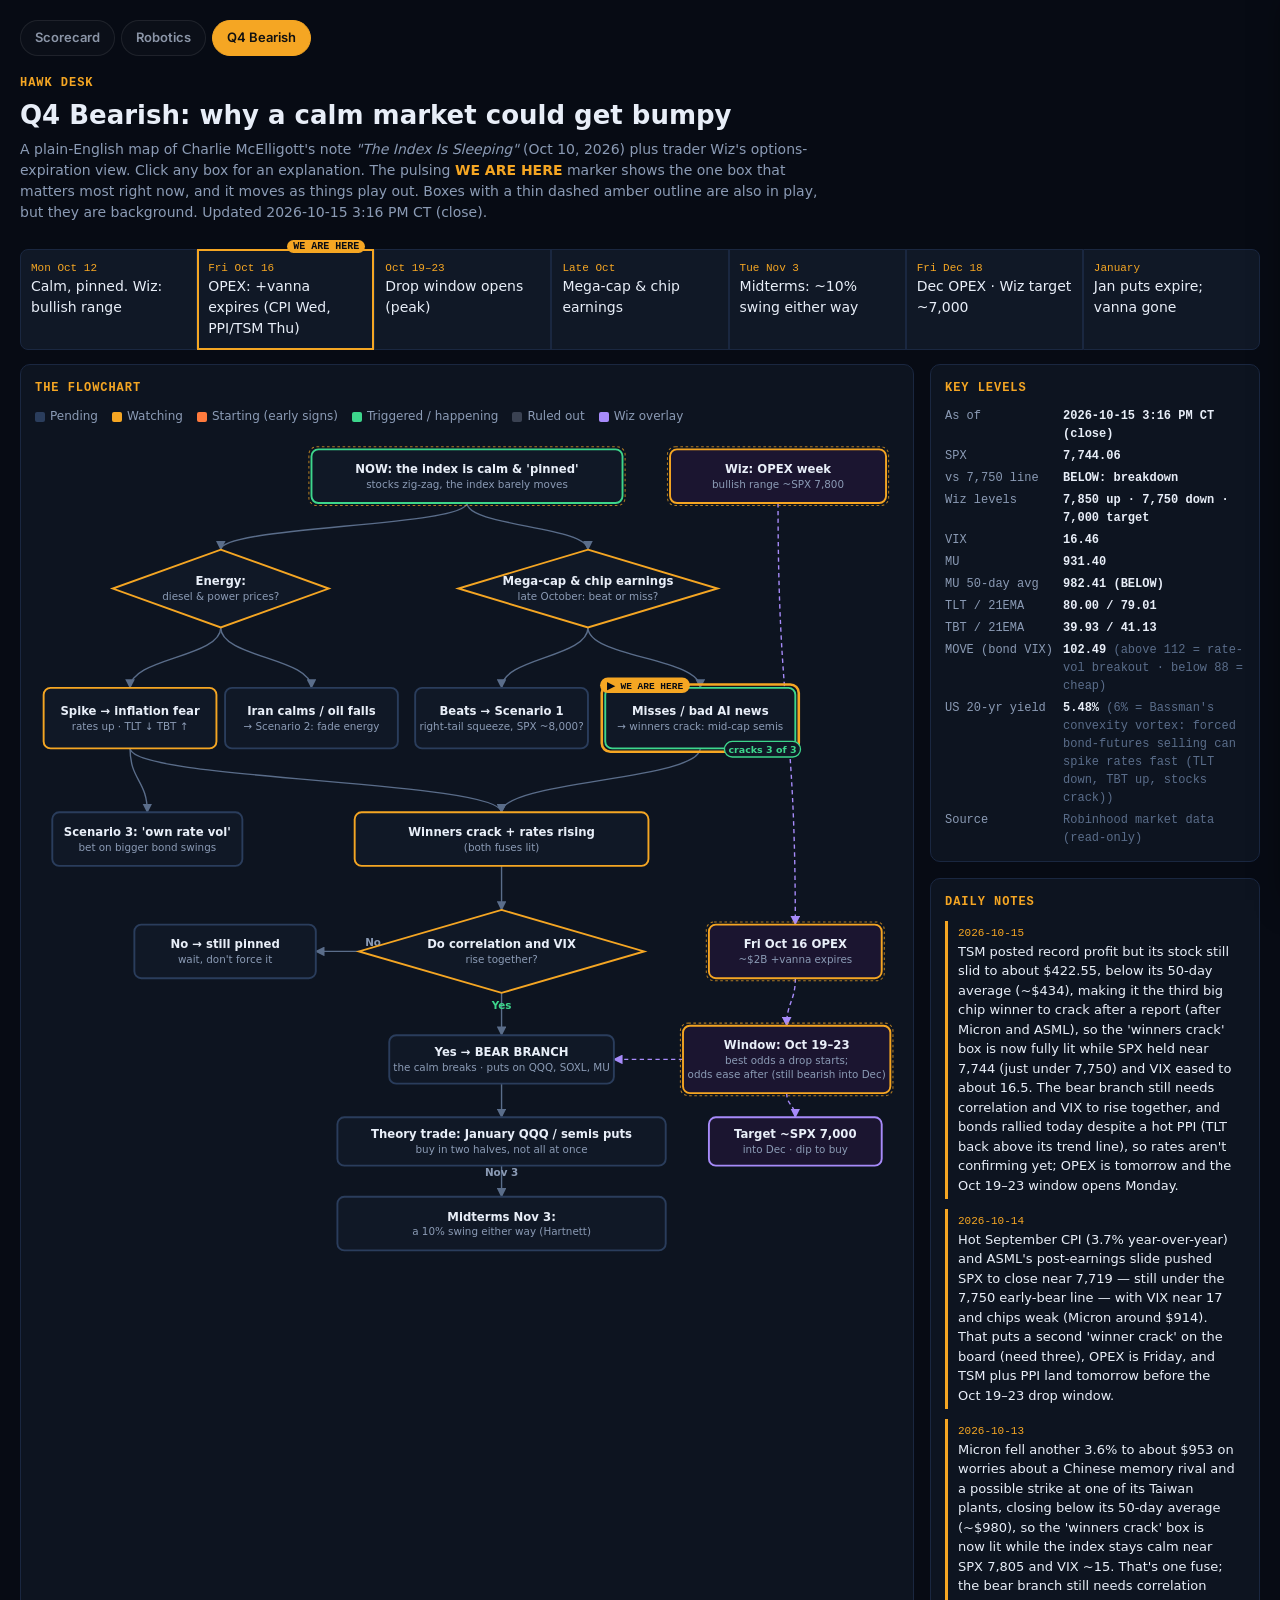
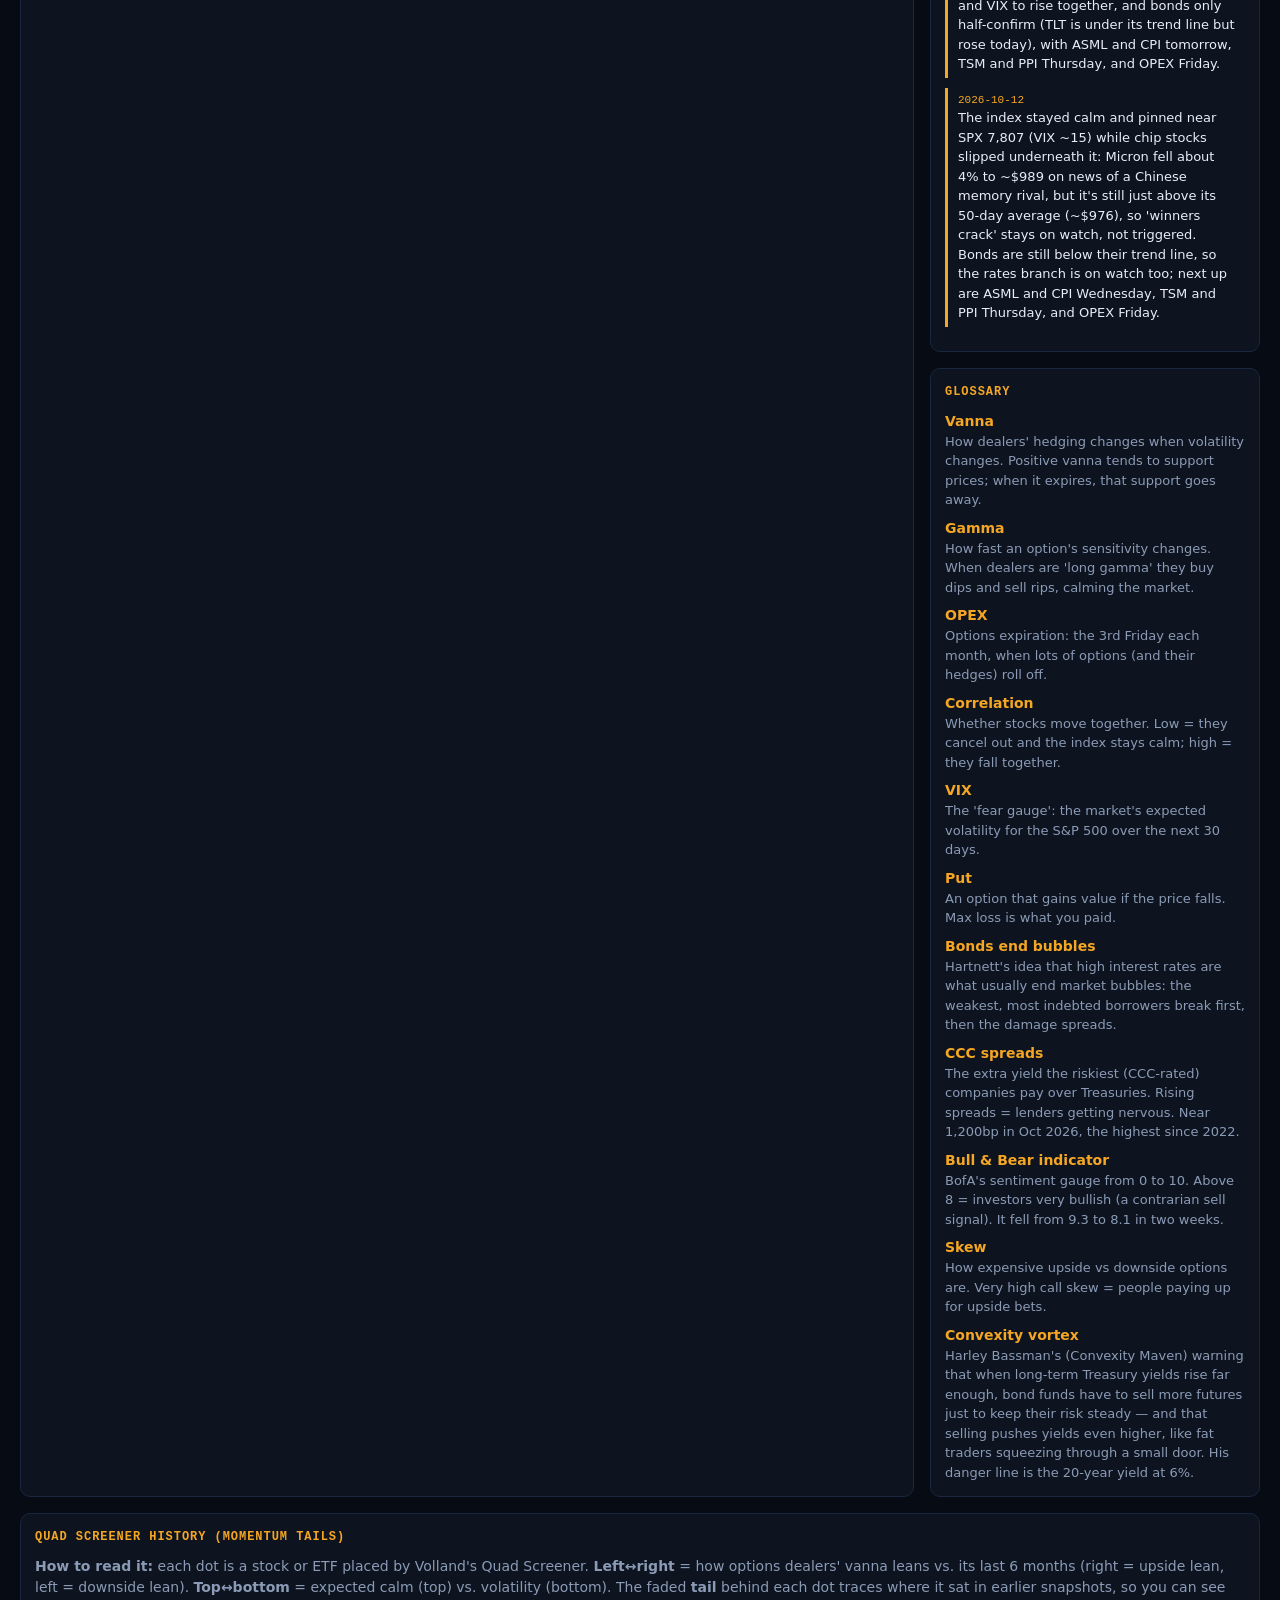
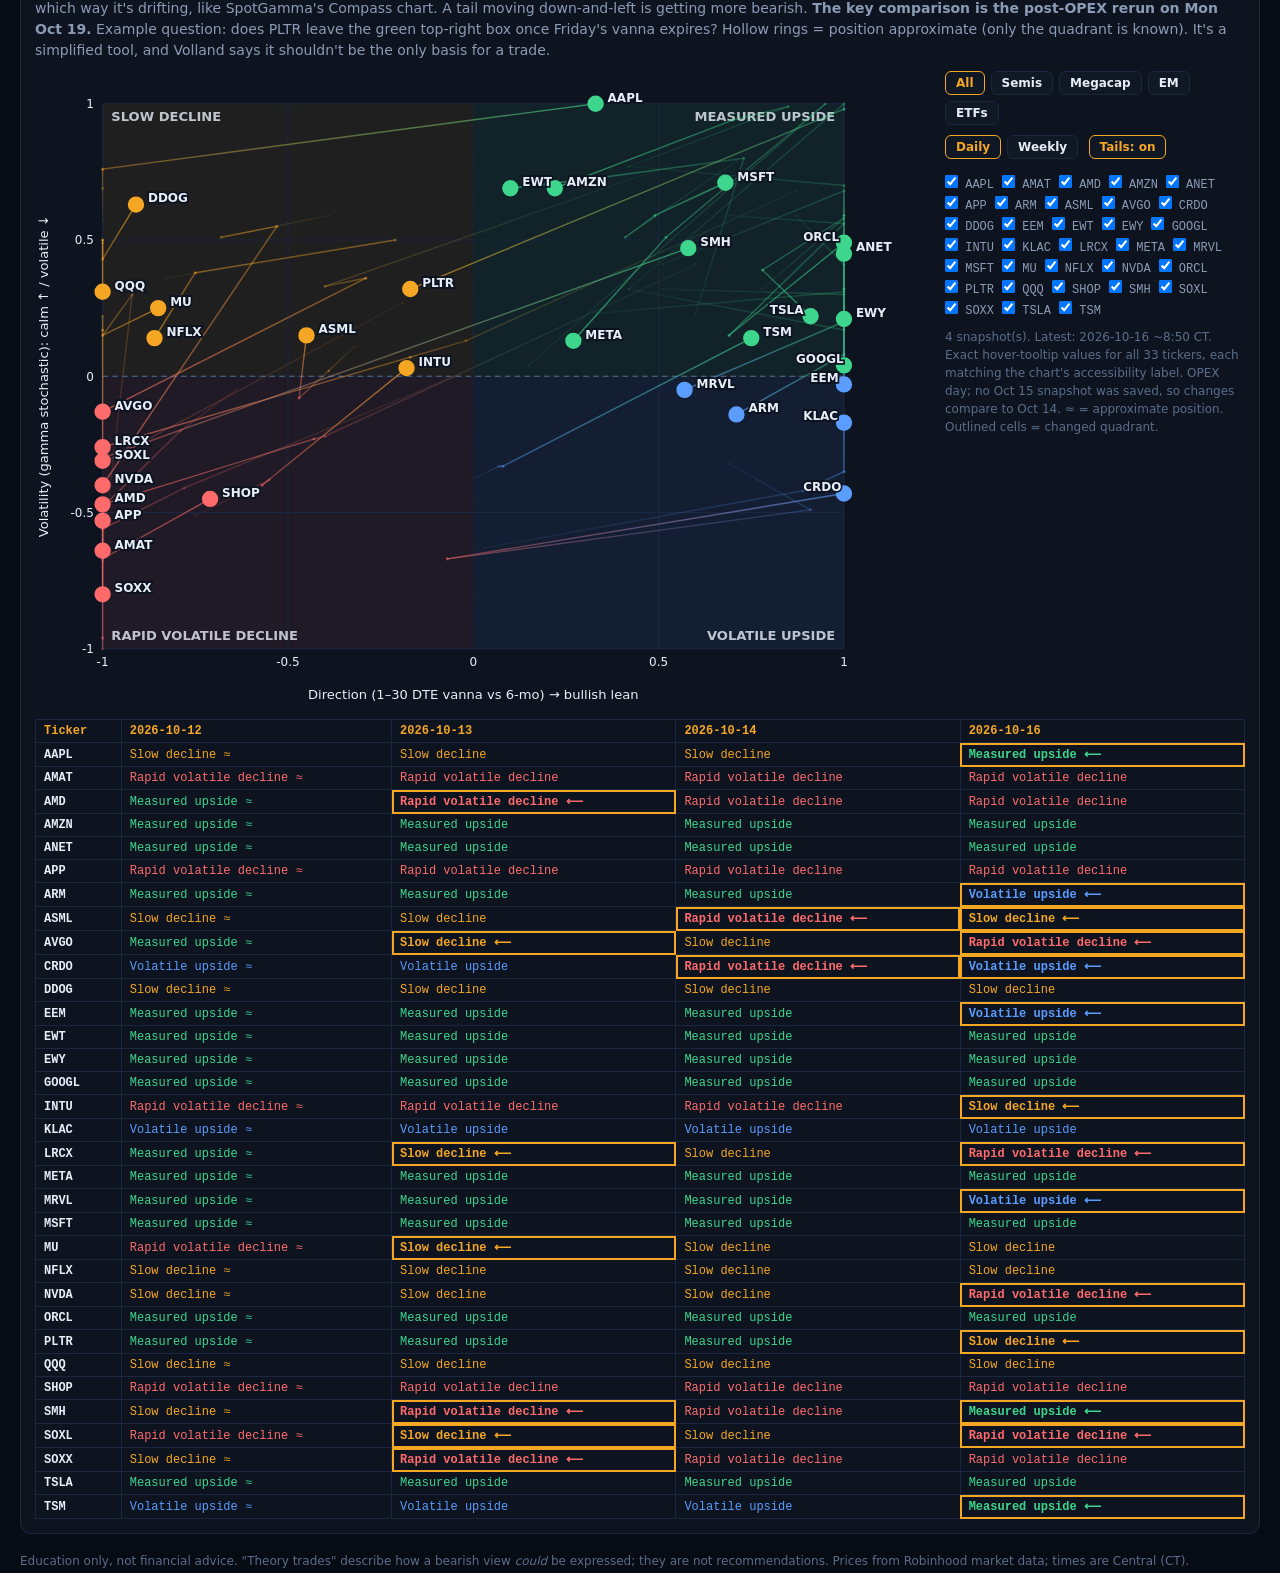
==== q4.html @ 42fc0cd3 "board 2026-10-16" ====
<!DOCTYPE html>
<html lang="en"><head><meta charset="utf-8"><meta name="viewport" content="width=device-width,initial-scale=1">
<title>Q4 Bearish · Hawk Desk</title>
<link href="https://fonts.googleapis.com/css2?family=Inter:wght@400;500;600;700;800&display=swap" rel="stylesheet">
<style>
:root{--bg:#070b14;--card:#0d1420;--tile:#101826;--border:#1a2740;--hi:#2a3d5c;--text:#e8eef8;--muted:#8b9bb5;--dim:#5a6d8a;--accent:#f5a623;--green:#3dd68c;--blue:#5b9cff;--red:#ff6b6b;--purple:#a78bfa;--font:"IBM Plex Sans","Segoe UI",system-ui,sans-serif;--mono:"IBM Plex Mono",ui-monospace,monospace}
*{box-sizing:border-box;margin:0;padding:0}body{background:var(--bg);color:var(--text);font-family:var(--font);font-size:14px;line-height:1.5}
a{color:var(--blue)}.wrap{max-width:1280px;margin:0 auto;padding:20px}
.logo{font-family:var(--mono);color:var(--accent);font-weight:700;letter-spacing:.08em;text-transform:uppercase;font-size:12px}
h1{font-size:26px;margin:4px 0}.sub{color:var(--muted);max-width:820px}
.tabs{display:flex;gap:6px;margin:16px 0;border-bottom:1px solid var(--border)}.tabs a{padding:8px 14px;color:var(--muted);text-decoration:none;border:1px solid transparent;border-bottom:none;border-radius:6px 6px 0 0;font-weight:600}.tabs a.on{color:var(--accent);border-color:var(--border);background:var(--card)}
.grid{display:grid;grid-template-columns:1fr 330px;gap:16px}@media(max-width:1000px){.grid{grid-template-columns:1fr}}
.panel{background:var(--card);border:1px solid var(--border);border-radius:10px;padding:14px}
.panel h2{font-family:var(--mono);font-size:12px;text-transform:uppercase;letter-spacing:.08em;color:var(--accent);margin-bottom:10px}
.legend{display:flex;gap:14px;flex-wrap:wrap;font-size:12px;color:var(--muted);margin-bottom:8px}.legend i{display:inline-block;width:10px;height:10px;border-radius:2px;margin-right:5px;vertical-align:middle}
svg .node{cursor:pointer}svg .node:hover rect,svg .node:hover polygon{filter:brightness(1.35)}
svg text{font-family:var(--font);fill:var(--text);pointer-events:none}
.pulse{animation:pulse 1.6s ease-in-out infinite}@keyframes pulse{0%,100%{opacity:1}50%{opacity:.25}}
.here{font-family:var(--mono);font-weight:700;font-size:11px;fill:#070b14}
.lv{display:grid;grid-template-columns:auto 1fr;gap:4px 10px;font-family:var(--mono);font-size:12px}.lv b{color:var(--text)}.lv span{color:var(--muted)}
.ok{color:var(--green)}.bad{color:var(--red)}.note{border-left:3px solid var(--accent);padding:4px 10px;margin-bottom:10px;font-size:13px}.note .d{font-family:var(--mono);color:var(--accent);font-size:11px}
.tl{display:flex;gap:0;overflow-x:auto;margin:14px 0;padding-top:12px}.tl .s{flex:1;min-width:140px;background:var(--tile);border:1px solid var(--border);padding:10px;position:relative;cursor:pointer}.tl .s:first-child{border-radius:8px 0 0 8px}.tl .s:last-child{border-radius:0 8px 8px 0}
.tl .s .d{font-family:var(--mono);color:var(--accent);font-size:11px}.tl .s.cur{border-color:var(--accent);box-shadow:0 0 0 1px var(--accent) inset}
.tl .badge{position:absolute;top:-10px;right:8px;background:var(--accent);color:#070b14;font:700 10px var(--mono);padding:1px 6px;border-radius:8px}
.gl dt{font-weight:700;color:var(--accent);margin-top:8px}.gl dd{color:var(--muted);font-size:13px}
#side{position:fixed;top:0;right:0;height:100%;width:400px;max-width:92vw;background:var(--card);border-left:1px solid var(--hi);padding:22px;transform:translateX(105%);transition:transform .2s;z-index:10;overflow:auto;box-shadow:-10px 0 30px #000a}
#side.open{transform:none}#side h3{font-size:18px;margin:6px 0 10px}#side p{margin-bottom:10px;color:#cdd7e8}#side .w{background:var(--tile);border:1px solid var(--border);border-radius:8px;padding:10px;font-size:13px}#side .w b{color:var(--accent)}
#side .ev{margin-top:12px}#side .ev h4{font-family:var(--mono);font-size:12px;text-transform:uppercase;letter-spacing:.08em;color:var(--accent);margin-bottom:8px}#side .ev ol{list-style:none;border-left:2px solid var(--border);margin-left:4px;padding-left:12px}#side .ev li{position:relative;margin-bottom:12px;font-size:13px;color:#cdd7e8}#side .ev li:before{content:"";position:absolute;left:-18px;top:4px;width:10px;height:10px;border-radius:50%;background:var(--accent)}#side .ev .when{font-family:var(--mono);font-size:11px;color:var(--muted,#8a96a8)}#side .ev .src{font-size:11px;color:var(--muted,#8a96a8)}#side .ev .none{font-size:13px;color:var(--muted,#8a96a8)}
#side .x{float:right;background:none;border:1px solid var(--border);color:var(--text);border-radius:6px;width:30px;height:30px;font-size:18px;cursor:pointer}
.st{display:inline-block;font:600 10px var(--mono);text-transform:uppercase;padding:2px 7px;border-radius:8px;border:1px solid}
.foot{color:var(--dim);font-size:12px;margin-top:18px}
.qh{display:grid;grid-template-columns:1fr 300px;gap:16px}@media(max-width:1000px){.qh{grid-template-columns:1fr}}
.qc label{display:inline-block;margin:2px 8px 2px 0;font:12px var(--mono);color:var(--muted);cursor:pointer}.qc button{background:var(--tile);color:var(--text);border:1px solid var(--border);border-radius:6px;padding:4px 10px;margin:0 6px 6px 0;cursor:pointer;font:600 12px var(--font)}.qc button.on{border-color:var(--accent);color:var(--accent)}
#qtip{position:fixed;pointer-events:none;background:#0d1420f2;border:1px solid var(--hi);border-radius:8px;padding:8px 10px;font:12px var(--mono);display:none;z-index:20;max-width:300px}
table.qt{border-collapse:collapse;width:100%;font:12px var(--mono);margin-top:10px}.qt td,.qt th{border:1px solid var(--border);padding:4px 8px;text-align:left}.qt th{color:var(--accent)}.qt td.chg{outline:2px solid var(--accent);outline-offset:-2px;font-weight:700}
.q-green{color:#3dd68c}.q-blue{color:#5b9cff}.q-orange{color:#f5a623}.q-red{color:#ff6b6b}
/* Unified pill nav (matches robotics.html) */
nav.top{display:flex;gap:6px;margin-bottom:18px;flex-wrap:wrap;font-family:Inter,system-ui,sans-serif}
nav.top a{padding:7px 14px;border-radius:999px;border:1px solid rgba(255,255,255,.08);color:#8b95a7;text-decoration:none;font-weight:600;font-size:13px;background:rgba(255,255,255,.02)}
nav.top a:hover{text-decoration:none;color:#e6ebf2}
nav.top a.on{color:#111;background:#f5a623;border-color:#f5a623}
</style></head><body><div class="wrap">
<nav class="top" aria-label="Site"><a href="index.html">Scorecard</a><a href="robotics.html">Robotics</a><a class="on" href="q4.html">Q4 Bearish</a></nav>
<div class="logo">Hawk Desk</div>
<h1>Q4 Bearish: why a calm market could get bumpy</h1>
<p class="sub">A plain-English map of Charlie McElligott's note <em>"The Index Is Sleeping"</em> (Oct 10, 2026) plus trader Wiz's options-expiration view. Click any box for an explanation. The pulsing <b style="color:var(--accent)">WE ARE HERE</b> marker shows the one box that matters most right now, and it moves as things play out. Boxes with a thin dashed amber outline are also in play, but they are background. <span id="asof"></span></p>

<div class="tl" id="tl"></div>
<div class="grid"><div class="panel"><h2>The flowchart</h2>
<div class="legend"><span><i style="background:#2a3d5c"></i>Pending</span><span><i style="background:var(--accent)"></i>Watching</span><span><i style="background:#ff7a3d"></i>Starting (early signs)</span><span><i style="background:var(--green)"></i>Triggered / happening</span><span><i style="background:#3a4252"></i>Ruled out</span><span><i style="background:var(--purple)"></i>Wiz overlay</span></div>
<svg id="fc" viewBox="0 0 1000 960" width="100%" role="img" aria-label="Q4 bearish flowchart"></svg></div>
<div><div class="panel"><h2>Key levels</h2><div id="levels" class="lv">Loading…</div></div>
<div class="panel" style="margin-top:16px"><h2>Daily notes</h2><div id="notes"></div></div>
<div class="panel" style="margin-top:16px"><h2>Glossary</h2><dl class="gl" id="gloss"></dl></div></div></div>
<div class="panel" id="quadhist" style="margin-top:16px"><h2>Quad Screener history (momentum tails)</h2>
<p class="sub" style="max-width:none;margin-bottom:10px"><b>How to read it:</b> each dot is a stock or ETF placed by Volland's Quad Screener. <b>Left↔right</b> = how options dealers' vanna leans vs. its last 6 months (right = upside lean, left = downside lean). <b>Top↔bottom</b> = expected calm (top) vs. volatility (bottom). The faded <b>tail</b> behind each dot traces where it sat in earlier snapshots, so you can see which way it's drifting, like SpotGamma's Compass chart. A tail moving down-and-left is getting more bearish. <b>The key comparison is the post-OPEX rerun on Mon Oct 19.</b> Example question: does PLTR leave the green top-right box once Friday's vanna expires? Hollow rings = position approximate (only the quadrant is known). It's a simplified tool, and Volland says it shouldn't be the only basis for a trade.</p>
<div class="qh"><div><svg id="qsvg" viewBox="0 0 820 580" width="100%"></svg></div>
<div class="qc"><div><button data-g="all" class="on">All</button><button data-g="semis">Semis</button><button data-g="mega">Megacap</button><button data-g="em">EM</button><button data-g="etf">ETFs</button></div>
<div style="margin:4px 0 8px"><button data-m="daily" class="on">Daily</button><button data-m="weekly">Weekly</button> <button id="qtails" class="on">Tails: on</button></div><div id="qboxes"></div><p id="qmeta" style="color:var(--dim);font-size:12px;margin-top:8px"></p></div></div>
<div style="overflow-x:auto"><table class="qt" id="qtable"></table></div><div id="qtip"></div></div>

<p class="foot">Education only, not financial advice. "Theory trades" describe how a bearish view <em>could</em> be expressed; they are not recommendations. Prices from Robinhood market data; times are Central (CT).</p>
</div>
<aside id="side" aria-live="polite"><button class="x" onclick="closeSide()" aria-label="Close">×</button><div id="sideBody"></div></aside>
<script>
const COL={pending:"#2a3d5c",watching:"#f5a623",starting:"#ff7a3d",triggered:"#3dd68c",ruled_out:"#3a4252"};
// x,y = center; w,h; shape: r=rect d=diamond; wiz=purple overlay
const N=[
{id:"now",x:500,y:50,w:360,h:62,t:["NOW: the index is calm & 'pinned'","stocks zig-zag, the index barely moves"],
 info:["The S&P 500 is barely moving even though individual stocks are swinging a lot. That's because stocks are moving in different directions (low correlation), so they cancel out inside the index.","On top of that, options dealers' hedging acts like shock absorbers: they buy dips and sell rips, which dampens moves. About 10 stocks did ~70% of the rally."],watch:"Whether the big winners (Nvidia, Micron, chip stocks) start falling together."},
{id:"wiz_week",x:860,y:50,w:250,h:62,wiz:1,t:["Wiz: OPEX week","bullish range ~SPX 7,800"],
 info:["Trader Wiz expects this week to stay calm-to-bullish around SPX 7,800, held up by ~$2B of 'positive vanna' (dealer hedging that supports prices) that expires Friday Oct 16.","He warns: if you plan to be bearish after Friday, hedge against an upside pop this week."],watch:"Above 7,850 = trend higher. Losing 7,750 = first breakdown signal. Hot CPI (Wed) or PPI (Thu) could start the drop early."},
{id:"energy",x:215,y:180,w:250,h:90,d:1,t:["Energy:","diesel & power prices?"],
 info:["Diesel and electricity prices have been spiking. Energy costs feed into inflation, and inflation worries push interest rates up.","Rising rates are the 'fuse' McElligott worries about, because they hit expensive tech stocks."],crack:"<b>Crack spreads (2026-10-14 close):</b> The 3-2-1 crack is the refiner margin for turning 3 barrels of crude into 2 of gasoline and 1 of diesel. It is <b>$52.87/bbl</b> (-16.85 over 1 week, -11.99 over 1 month). The diesel crack (diesel minus crude) is <b>$96.72/bbl</b> (-16.87 over 1 week, -18.45 over 1 month). Crude is $96.08.<br><b>Reading 1: wide or rising cracks, especially diesel.</b> Pump and freight costs go up and feed into CPI. That inflation risk keeps the Fed and bond yields high, which is bearish for stocks. Wide cracks can also come from refinery outages or tight supply rather than strong demand. <br><b>Reading 2: cracks collapsing while crude holds.</b> Businesses are buying less fuel, so demand is slowing. That is a recession warning. <br>Today's levels are <b>wide, which points to inflation pressure</b> rather than a demand slowdown.",watch:"Diesel prices, oil, Iran headlines, and Thursday's PPI (producer prices)."},
{id:"earnings",x:640,y:180,w:300,h:90,d:1,t:["Mega-cap & chip earnings","late October: beat or miss?"],
 info:["The biggest tech and semiconductor companies report in late October (ASML Wed Oct 14 and TSM Thu Oct 15 kick it off). Since a few winners carry the whole market, their results matter a lot.","Big beats could cause a squeeze higher; misses or bad AI news could make the winners crack."],watch:"ASML (Wed), TSM (Thu), then Nvidia/Microsoft/etc. later in the month."},
{id:"energy_up",x:110,y:330,w:200,h:70,t:["Spike → inflation fear","rates up · TLT ↓ TBT ↑"],
 info:["If energy keeps spiking, markets fear inflation, and bond yields (interest rates) rise. TLT is a long-term bond fund (falls when rates rise); TBT is a fund that goes UP when rates rise.","This is the route that feeds the bearish branch."],watch:"TLT vs its 21-day average (below = rates rising). TBT above its 21-day."},
{id:"energy_down",x:320,y:330,w:200,h:70,t:["Iran calms / oil falls","→ Scenario 2: fade energy"],
 info:["If tensions with Iran ease and oil drops, the energy 'risk premium' fades. McElligott's Scenario 2: bet against energy, and gold and small-cap stocks could recover.","This path is less bearish for the overall market."],watch:"Oil price, Iran news, small caps (IWM)."},
{id:"beats",x:540,y:330,w:200,h:70,t:["Beats → Scenario 1","right-tail squeeze, SPX ~8,000?"],
 info:["Strong results could cause a 'melt-up' squeeze, possibly toward SPX 8,000. Call skew (how pricey upside bets are) is at the 99.6th percentile, so people are already paying up for upside.","A bear should protect against this with a cheap call spread (a small, limited-cost upside bet)."],watch:"Gap-ups after earnings and the index breaking above 7,850."},
{id:"misses",tickers:["MXL","CRDO","CBRS","ALAB","AEHR","XSD","MU","SNDK","SMH","SOXL","NVDA"],why:"These are the 2026 leaders: memory (Micron, SanDisk, the DRAM memory ETF), the chip ETFs (SMH, SOXX, and SOXL, which is 3x leveraged) and the AI giants. Hedge funds are crowded long tech and semis, so when they crack, everyone sells together. That is how correlation comes back.",quad:"Volland Quad Screener check: compare each chip stock with its ETF (e.g. MU vs SMH). Names in the red quadrant (rapid, volatile decline) are the first to crack. On Oct 12, MU, SOXL and AMAT were red and SMH, NVDA and ASML orange (slow decline). Rerun after OPEX on Oct 19, since the screener only sees about 30 days of options.",ideas:["Both McElligott and Hartnett expect the megacap AI giants to hold up better than the rest, so the focus is the high-flying mid-cap semis: MXL (up ~414% this year, earnings Oct 22), CRDO, CBRS (new 52-week low on Oct 12), ALAB and AEHR.","XSD is the equal-weight semis ETF that holds these names, but its options are thin (few contracts, wide bid/ask), so single names trade better.","Education-only idea: January put spreads (buy one put, sell a lower one) on those names to cut the cost of high implied volatility."],x:770,y:330,w:220,h:70,t:["Misses / bad AI news","→ winners crack: mid-cap semis"],
 info:["If the leaders disappoint, the stocks that carried the rally (Nvidia, Micron, chip stocks) could drop together. Because they're so big, the index would finally feel it.","Micron dipping back below $1,000 is the kind of early sign to watch."],watch:"Micron vs its 50-day average, the SOXX chip ETF, Nvidia."},
{id:"s3",x:130,y:470,w:220,h:62,t:["Scenario 3: 'own rate vol'","bet on bigger bond swings"],
 info:["McElligott's third idea: rather than guessing which way rates go, own volatility in rates, i.e. bet that bond markets get jumpier.","Energy-driven inflation scares are exactly what would make rates swing.","Fed late-October decision (Hartnett): a rate hike could calm the long end of the bond market (TLT up), while no hike could let the 10-year yield push toward 6% (TLT down). Either way it's a big move, which suits a straddle. Hartnett himself is buying the long bond early."],watch:"Big daily moves in TLT/TBT and the 10-year yield, plus the MOVE index (below) and the late-October Fed decision.",
 tickers:["TLT","TBT","MOVE index"],why:"TLT is an ETF holding 20+ year US Treasury bonds, so it falls when long-term yields rise and rises when they fall. TBT is a 2x inverse version of it (it rises when bonds fall). The MOVE index is the 'VIX for bonds': it measures how big the bond market expects its swings to be. Rising MOVE means bond traders expect bigger moves.",
 ideas:["Long-dated TLT straddle: buy an at-the-money call AND an at-the-money put with the same strike and expiry. Example: Jan 2028 $78 straddle, about $9.75/share (about $975 per contract) as of Oct 12, with breakevens around $68 and $88 at expiry.","Why it fits: it's a retail stand-in for McElligott's long-dated swaption straddle. It pays if bond volatility (implied vol) rises and/or TLT makes a big move in either direction, so you don't have to guess which way rates go.","Why not just TBT or TMF? Leveraged ETFs reset daily and decay over time when the market chops around, and they only win in one direction. A straddle covers both."],
 tracker:"<b>MOVE ~98 on Oct 12</b>, backed off the top of its 110–112 range. <b>A close above 112</b> = rate-vol breakout: bond swings are getting bigger, which helps the straddle (the 'add' signal). <b>Below 88</b> = bond vol is cheap, so a straddle costs less to enter. For scale: a MOVE around 140 would mean long-dated TLT implied vol of roughly 18–20%. <b>20-yr yield ≥ 6%</b> = vortex breach (Convexity Maven, Oct 13)."},
{id:"rates",tickers:["MU","SNDK","DRAM","SMH","SOXX","SOXL","NVDA","AVGO","TSM","ASML","TLT","TBT"],why:"Semis list: these chip names led the rally and are crowded hedge-fund longs, so they crack together. Rates: TLT/TBT show whether bond yields are rising. The both-fuses test: chips breaking (MU losing its 50-day, SMH below recent lows) while bonds sell off (TLT under its 21-day EMA, TBT above it).",x:540,y:470,w:340,h:62,t:["Winners crack + rates rising","(both fuses lit)"],
 info:["The dangerous combo: the leading stocks are falling AND interest rates are climbing. That's when the 'pinned' calm can break.","Wiz expects the eventual drop to be blamed on inflation and rates.","Hartnett's 'bonds end bubbles': when rates get high enough, the weakest borrowers break first, then it spreads to everything else. The cracks are already showing at the edges."],watch:"MU under its 50-day, TLT under its 21-day, SPX losing 7,750. Credit cracks (Hartnett, Oct 11): CCC junk-bond spreads near 1,200bp (highest since 2022), the 10-year yield at 5.36%, a $166B weekly rush into cash, and BofA's Bull &amp; Bear indicator falling from 9.3 to 8.1."},
{id:"corr_vix",x:540,y:600,w:330,h:96,d:1,t:["Do correlation and VIX","rise together?"],
 info:["The key test. If stocks start moving in the SAME direction (correlation up) while the fear gauge VIX rises, the dampening effect is gone and the index can fall faster.","If not, the market stays pinned and you wait."],watch:"VIX rising while the S&P falls and most stocks drop together."},
{id:"no_pinned",x:220,y:600,w:210,h:62,t:["No → still pinned","wait, don't force it"],
 info:["If correlation and VIX don't rise together, the index stays sleepy. Bearish bets lose value to time decay while you wait.","Patience is the trade here."],watch:"Re-check after OPEX and after big earnings."},
{id:"bear",tickers:["QQQ","SOXL","SMH","MU","AMAT"],why:"Once stocks fall together, the most crowded and most leveraged names fall hardest. That is why the ideas lean on chips and the Nasdaq.",ideas:["QQQ Jan puts (e.g. $700 put), or a $720/$680 put spread to cut cost","SOXL Jan puts: 3x leveraged, so it falls fast and decays. Better than buying SOXS calls","Single names from the red Quad Screener quadrant: MU or AMAT Jan puts","Scale in: buy half when SPX loses 7,750 or semis break, the other half when VIX and correlation confirm"],quad:"Before picking single names, check the Quad Screener: red (rapid decline) is the best put candidate, orange is OK, and green or blue means skip for now (e.g. CRDO, ARM, PLTR and META were green or blue on Oct 12).",x:540,y:725,w:260,h:56,t:["Yes → BEAR BRANCH","the calm breaks · puts on QQQ, SOXL, MU"],
 info:["Stocks fall together, VIX jumps and hedging flows now push the market down instead of holding it up.","Wiz frames it as a dip to buy, not a crash: target around SPX 7,000 into December."],watch:"SPX vs 7,750, then 7,000."},
{id:"puts",tickers:["QQQ","SOXL","MU","AMAT"],ideas:["January expiry so the trade survives through Dec 18 OPEX, the peak of Wiz's bearish window","Outright puts at crowded extremes; spreads if implied vol is pricey","Small hedge: a cheap upside call spread during OPEX week in case of a squeeze"],x:540,y:820,w:380,h:56,t:["Theory trade: January QQQ / semis puts","buy in two halves, not all at once"],
 info:["One way a bear could express this: put options (bets that pay if prices fall) on QQQ (Nasdaq-100) or chip stocks, expiring in January to give the idea time.","Buying in halves (e.g. first half when the window opens, second on confirmation) avoids going all-in too early. Education only."],watch:"Entry after Oct 16 OPEX; strongest window Oct 19–23."},
{id:"opex",x:880,y:600,w:200,h:62,wiz:1,t:["Fri Oct 16 OPEX","~$2B +vanna expires"],
 info:["OPEX = monthly options expiration. About $2B of 'positive vanna' (supportive dealer hedging) disappears Friday; only ~$200M is left the week after.","Over the next 3 months Wiz sees ~$6B of negative vanna, meaning hedging flows that push the opposite way."],watch:"How the market trades Friday afternoon and Monday Oct 19."},
{id:"window",x:870,y:725,w:240,h:78,wiz:1,t:["Window: Oct 19–23","best odds a drop starts;","odds ease after (still bearish into Dec)"],
 info:["Wiz says the 'window' for a drop opens the week after OPEX and is strongest Oct 19–23. After that the odds of the drop starting ease, but that is not bullish: he still expects a dip into December.","It could start early if Wednesday's CPI or Thursday's PPI inflation numbers come in hot."],watch:"SPX losing 7,750 that week."},
{id:"midterms",x:540,y:915,w:380,h:62,t:["Midterms Nov 3:","a 10% swing either way (Hartnett)"],
 info:["BofA's Michael Hartnett (via Stephen Innes, Oct 11, 'Bonds end bubbles') sees the Nov 3 US midterm elections as a catalyst that could move stocks about 10% in either direction.","Democratic sweep = Hartnett's risk-off case: stocks down more than 10%, with bond yields and the dollar falling. Split Congress = gridlock, which is usually good for stocks. Republican sweep = the most bullish outcome (AI spending gets extended).","January expiries already cover this date, which is one reason the ideas on this page use January rather than November options."],watch:"Election polls and odds of a sweep in the weeks before Nov 3."},
{id:"target",x:880,y:820,w:200,h:56,wiz:1,t:["Target ~SPX 7,000","into Dec · dip to buy"],
 info:["Wiz's downside target is around SPX 7,000 into December (Dec 18 OPEX), where a lot of January covered calls sit.","He sees it as a buyable dip, not a crash."],watch:"Dec 18 OPEX and the path toward 7,000."}
];
const E=[["now","energy"],["now","earnings"],["energy","energy_up"],["energy","energy_down"],["earnings","beats"],["earnings","misses"],["energy_up","s3"],["energy_up","rates"],["misses","rates"],["rates","corr_vix"],["corr_vix","no_pinned","No"],["corr_vix","bear","Yes"],["bear","puts"],["puts","midterms","Nov 3"],["wiz_week","opex","",1],["opex","window","",1],["window","target","",1],["window","bear","",1]];
const TL=[{id:"t_now",d:"Mon Oct 12",t:"Calm, pinned. Wiz: bullish range",node:"now"},{id:"t_opex",d:"Fri Oct 16",t:"OPEX: +vanna expires (CPI Wed, PPI/TSM Thu)",node:"opex"},{id:"t_window",d:"Oct 19–23",t:"Drop window opens (peak)",node:"window"},{id:"t_earn",d:"Late Oct",t:"Mega-cap & chip earnings",node:"earnings"},{id:"t_mid",d:"Tue Nov 3",t:"Midterms: ~10% swing either way",node:"midterms"},{id:"t_dec",d:"Fri Dec 18",t:"Dec OPEX · Wiz target ~7,000",node:"target"},{id:"t_jan",d:"January",t:"Jan puts expire; vanna gone",node:"puts"}];
const GL=[["Vanna","How dealers' hedging changes when volatility changes. Positive vanna tends to support prices; when it expires, that support goes away."],["Gamma","How fast an option's sensitivity changes. When dealers are 'long gamma' they buy dips and sell rips, calming the market."],["OPEX","Options expiration: the 3rd Friday each month, when lots of options (and their hedges) roll off."],["Correlation","Whether stocks move together. Low = they cancel out and the index stays calm; high = they fall together."],["VIX","The 'fear gauge': the market's expected volatility for the S&P 500 over the next 30 days."],["Put","An option that gains value if the price falls. Max loss is what you paid."],["Bonds end bubbles","Hartnett's idea that high interest rates are what usually end market bubbles: the weakest, most indebted borrowers break first, then the damage spreads."],["CCC spreads","The extra yield the riskiest (CCC-rated) companies pay over Treasuries. Rising spreads = lenders getting nervous. Near 1,200bp in Oct 2026, the highest since 2022."],["Bull & Bear indicator","BofA's sentiment gauge from 0 to 10. Above 8 = investors very bullish (a contrarian sell signal). It fell from 9.3 to 8.1 in two weeks."],["Skew","How expensive upside vs downside options are. Very high call skew = people paying up for upside bets."],["Convexity vortex","Harley Bassman's (Convexity Maven) warning that when long-term Treasury yields rise far enough, bond funds have to sell more futures just to keep their risk steady — and that selling pushes yields even higher, like fat traders squeezing through a small door. His danger line is the 20-year yield at 6%."]];
const byId=Object.fromEntries(N.map(n=>[n.id,n]));let D={status:{},current_node_ids:[]};
const ns="http://www.w3.org/2000/svg";function el(t,a){const e=document.createElementNS(ns,t);for(const k in a)e.setAttribute(k,a[k]);return e}
function draw(){const s=document.getElementById("fc");s.innerHTML="";
 s.appendChild(el("defs",{})).innerHTML='<marker id="ar" viewBox="0 0 10 10" refX="9" refY="5" markerWidth="7" markerHeight="7" orient="auto"><path d="M0,0L10,5L0,10z" fill="#5a6d8a"/></marker><marker id="arp" viewBox="0 0 10 10" refX="9" refY="5" markerWidth="7" markerHeight="7" orient="auto"><path d="M0,0L10,5L0,10z" fill="#a78bfa"/></marker>';
 E.forEach(([a,b,l,w])=>{const A=byId[a],B=byId[b];let x1=A.x,y1=A.y+A.h/2,x2=B.x,y2=B.y-B.h/2;
  if(Math.abs(A.y-B.y)<5){y1=A.y;y2=B.y;x1=A.x+(B.x<A.x?-1:1)*A.w/2*(A.d?.5:1);x2=B.x+(B.x<A.x?1:-1)*B.w/2}
  const my=(y1+y2)/2;s.appendChild(el("path",{d:`M${x1},${y1} C${x1},${my} ${x2},${my} ${x2},${y2}`,fill:"none",stroke:w?"#a78bfa":"#5a6d8a","stroke-width":1.6,"stroke-dasharray":w?"5 4":"","marker-end":`url(#${w?"arp":"ar"})`}));
  if(l){const t=el("text",{x:(x1+x2)/2,y:(y1+y2)/2-6,"text-anchor":"middle","font-size":12,"font-weight":700});t.style.fill=l=="Yes"?"#3dd68c":"#8b9bb5";t.textContent=l;s.appendChild(t)}});
 N.forEach(n=>{const st=D.status[n.id]||"pending",c=COL[st],g=el("g",{class:"node",tabindex:0,"data-id":n.id});
  const fill=n.wiz?"#1b1530":"#101826",stroke=n.wiz&&st=="pending"?"#a78bfa":c;
  if(n.d){g.appendChild(el("polygon",{points:`${n.x},${n.y-n.h/2} ${n.x+n.w/2},${n.y} ${n.x},${n.y+n.h/2} ${n.x-n.w/2},${n.y}`,fill,stroke,"stroke-width":2.2}))}
  else g.appendChild(el("rect",{x:n.x-n.w/2,y:n.y-n.h/2,width:n.w,height:n.h,rx:8,fill,stroke,"stroke-width":2.2,"stroke-dasharray":st=="ruled_out"?"4 4":""}));
  n.t.forEach((line,i)=>{const t=el("text",{x:n.x,y:n.y+(i-(n.t.length-1)/2)*17+5,"text-anchor":"middle","font-size":i?12:13.5,"font-weight":i?400:700});if(i)t.style.fill="#8b9bb5";if(st=="ruled_out")t.style.opacity=.5;t.textContent=line;g.appendChild(t)});
  const PR=D.primary_node_id||D.current_node_ids[0];if(D.current_node_ids.includes(n.id)&&n.id!=PR){g.appendChild(el("rect",{x:n.x-n.w/2-3,y:n.y-n.h/2-3,width:n.w+6,height:n.h+6,rx:9,fill:"none",stroke:"#f5a623","stroke-width":1.2,"stroke-dasharray":"3 3",opacity:.7}))}
  if(n.id==PR){const bx=n.x-n.w/2-6,by=n.y-n.h/2-12,p=el("g",{class:"pulse"});p.appendChild(el("rect",{x:n.x-n.w/2-4,y:n.y-n.h/2-4,width:n.w+8,height:n.h+8,rx:10,fill:"none",stroke:"#f5a623","stroke-width":3}));g.appendChild(p);
   const b=el("g",{});b.appendChild(el("rect",{x:bx,y:by,width:104,height:18,rx:9,fill:"#f5a623"}));const t=el("text",{x:bx+52,y:by+13,"text-anchor":"middle",class:"here"});t.textContent="▶ WE ARE HERE";b.appendChild(t);g.appendChild(b)}
  const ck=(D.cracks||{})[n.id];if(ck){const w=88,bx=n.x+n.w/2-w+6,by=n.y+n.h/2-8,b=el("g",{});b.appendChild(el("rect",{x:bx,y:by,width:w,height:18,rx:9,fill:"#101826",stroke:c,"stroke-width":1.5}));const t=el("text",{x:bx+w/2,y:by+13,"text-anchor":"middle","font-size":11,"font-weight":700});t.style.fill=c;t.textContent=`cracks ${ck.count} of ${ck.needed}`;b.appendChild(t);g.appendChild(b)}
  g.addEventListener("click",()=>openSide(n.id));g.addEventListener("keydown",e=>{if(e.key=="Enter")openSide(n.id)});s.appendChild(g)})}
function evLog(id){const E=((D.events||{})[id]||[]).slice().sort((a,b)=>(b.date+tm(b.time_ct)).localeCompare(a.date+tm(a.time_ct)));const p=s=>`<span class="st" style="color:${COL[s]||"#aaa"};border-color:${COL[s]||"#aaa"}">${(s||"").replace("_"," ")}</span>`;return `<div class="ev"><h4>Event log</h4>${E.length?`<ol>${E.map(e=>`<li><div class="when">${e.date}${e.time_ct?" · "+e.time_ct+" CT":""}</div><div style="margin:4px 0">${p(e.status_from)} → ${p(e.status_to)}</div><div>${e.why}</div>${e.source?`<div class="src">Source: ${e.source}</div>`:""}</li>`).join("")}</ol>`:`<div class="none">No changes yet.</div>`}</div>`}
function tm(t){if(!t)return"00:00";const m=t.match(/(\d+):(\d+)\s*([AP])M/i);if(!m)return"00:00";let h=+m[1]%12;if(m[3].toUpperCase()=="P")h+=12;return String(h).padStart(2,"0")+":"+m[2]}
function openSide(id){const n=byId[id],st=D.status[id]||"pending";document.getElementById("sideBody").innerHTML=`<span class="st" style="color:${COL[st]};border-color:${COL[st]}">${st.replace("_"," ")}</span>${(D.cracks||{})[id]?` <span class="st" style="color:${COL[st]};border-color:${COL[st]}">cracks: ${D.cracks[id].count} of ${D.cracks[id].needed}</span>`:""}${(D.cracks||{})[id]?`<p><b>Cracks so far:</b> ${(D.cracks[id].list||[]).map(c=>`${c.date} ${c.ticker}: ${c.why}`).join("; ")||"none"}. ${D.cracks[id].rule||""}</p>`:""}${n.wiz?' <span class="st" style="color:#a78bfa;border-color:#a78bfa">Wiz overlay</span>':''}<h3>${n.t.join(" — ")}</h3>${n.info.map(p=>`<p>${p}</p>`).join("")}<div class="w"><b>What to watch:</b> ${n.watch}</div>${n.tickers?`<div class="w"><b>Tickers to watch:</b> ${n.tickers.join(", ")}</div>`:""}${n.why?`<p><b>Why these:</b> ${n.why}</p>`:""}${n.ideas?`<div class="w"><b>Potential trade ideas (education only):</b><ul>${n.ideas.map(i=>`<li>${i}</li>`).join("")}</ul></div>`:""}${n.quad?`<div class="w"><b>Quad Screener:</b> ${n.quad}</div>`:""}${n.crack?`<div class="w">${n.crack}</div>`:""}${n.tracker?`<div class="w"><b>MOVE tracker:</b> ${n.tracker}</div>`:""}${evLog(id)}`;document.getElementById("side").classList.add("open");location.hash="node-"+id}
function closeSide(){document.getElementById("side").classList.remove("open");history.replaceState(null,"",location.pathname)}
document.addEventListener("keydown",e=>{if(e.key=="Escape")closeSide()});
function f(v,d=2){return v==null?"—":Number(v).toLocaleString("en-US",{minimumFractionDigits:d,maximumFractionDigits:d})}
function render(){draw();document.getElementById("asof").textContent=D.as_of?`Updated ${D.as_of}.`:"";
 document.getElementById("tl").innerHTML=TL.map(s=>`<div class="s ${s.id==D.current_timeline_id?"cur":""}" data-node="${s.node}">${s.id==D.current_timeline_id?'<span class="badge pulse">WE ARE HERE</span>':''}<div class="d">${s.d}</div><div>${s.t}</div></div>`).join("");
 document.querySelectorAll(".tl .s").forEach(e=>e.onclick=()=>openSide(e.dataset.node));
 const L=D.levels||{},S=L.SPX||{},M=L.MU||{},T=L.TLT||{},B=L.TBT||{},cmp=(a,b,up)=>a==null||b==null?"":((a>=b)==up?'<b class="ok">':'<b class="bad">');
 document.getElementById("levels").innerHTML=`<span>As of</span><b>${L.as_of||"—"}</b>
 <span>SPX</span><b>${f(S.last)}</b><span>vs 7,750 line</span>${cmp(S.last,S.breakdown,true)}${S.last>=S.breakdown?"above (no breakdown)":"BELOW: breakdown"}</b>
 <span>Wiz levels</span><b>7,850 up · 7,750 down · 7,000 target</b>
 <span>VIX</span><b>${f((L.VIX||{}).last)}</b>
 <span>MU</span><b>${f(M.last)}</b><span>MU 50-day avg</span>${cmp(M.last,M.sma50,true)}${f(M.sma50)} (${M.last>=M.sma50?"above":"BELOW"})</b>
 <span>TLT / 21EMA</span>${cmp(T.last,T.ema21,true)}${f(T.last)} / ${f(T.ema21)}</b>
 <span>TBT / 21EMA</span>${cmp(B.last,B.ema21,false)}${f(B.last)} / ${f(B.ema21)}</b>
 <span>MOVE (bond VIX)</span><b>${f((L.MOVE||{}).last)} <span style="font-weight:400;color:#5a6d8a">(above 112 = rate-vol breakout · below 88 = cheap)</span></b>
 <span>US 20-yr yield</span><b>${(L.US20Y&&L.US20Y.last!=null)?(f(L.US20Y.last)+"%"):"5.68% (Oct 13)"} <span style="font-weight:400;color:#5a6d8a">(6% = Bassman's convexity vortex: forced bond-futures selling can spike rates fast (TLT down, TBT up, stocks crack))</span></b>
 <span>Source</span><b style="font-weight:400;color:#5a6d8a">${L.source||""}</b>`;
 document.getElementById("notes").innerHTML=(D.daily_note||[]).slice().reverse().map(n=>`<div class="note"><div class="d">${n.date}</div>${n.text}</div>`).join("")}
document.getElementById("gloss").innerHTML=GL.map(([a,b])=>`<dt>${a}</dt><dd>${b}</dd>`).join("");
render();
fetch("q4_bearish.json?t="+Date.now()).then(r=>r.json()).then(j=>{D=j;render();const h=location.hash.match(/^#node-(.+)/);if(h&&byId[h[1]])openSide(h[1])}).catch(e=>{document.getElementById("levels").textContent="Could not load q4_bearish.json"});
</script><script>
(()=>{const G={semis:["MU","SOXL","AMAT","NVDA","ASML","SMH","SOXX","TSM","KLAC","AMD","LRCX","ARM","MRVL","AVGO","CRDO","SNDK","DRAM"],mega:["AAPL","NVDA","MSFT","GOOGL","AMZN","META","TSLA","AVGO","NFLX","ORCL"],em:["EEM","EWT","EWY","TSM"],etf:["QQQ","SMH","SOXX","SOXL","EEM","EWT","EWY","DRAM"]};
const QC={green:"#3dd68c",blue:"#5b9cff",orange:"#f5a623",red:"#ff6b6b"},QN={green:"Measured upside",blue:"Volatile upside",orange:"Slow decline",red:"Rapid volatile decline"};
let H,mode="daily",grp="all",sel=new Set(),tails=true;const W=820,Hh=580,L=62,T=30,PW=680,PH=500,sx=x=>L+(x+1)/2*PW,sy=y=>T+(1-y)/2*PH;
function hash(s){let h=0;for(const c of s)h=(h*31+c.charCodeAt(0))%997;return h}
function pos(t,p){if(p.x!=null)return[p.x,p.y];const h=hash(t),cx={green:.6,blue:.6,orange:-.6,red:-.6}[p.quad],cy={green:.5,blue:-.5,orange:.5,red:-.5}[p.quad];return[cx+((h%7)-3)*.09,cy+((Math.floor(h/7)%7)-3)*.09]}
function snaps(){const s=H.snapshots.slice().sort((a,b)=>a.date<b.date?-1:1);if(mode=="daily")return s;const m={};s.forEach(x=>{const d=new Date(x.date+"T12:00:00"),k=new Date(d-((d.getDay()+6)%7)*864e5).toISOString().slice(0,10);m[k]=x});return Object.values(m)}
function tickers(){const all=new Set();H.snapshots.forEach(s=>Object.keys(s.points).forEach(t=>all.add(t)));return[...all].sort()}
function draw(){const S=snaps(),sv=document.getElementById("qsvg");let o=`<rect x="${sx(0)}" y="${T}" width="${PW/2}" height="${PH/2}" fill="#3dd68c14"/><rect x="${sx(0)}" y="${sy(0)}" width="${PW/2}" height="${PH/2}" fill="#5b9cff14"/><rect x="${L}" y="${T}" width="${PW/2}" height="${PH/2}" fill="#f5a62314"/><rect x="${L}" y="${sy(0)}" width="${PW/2}" height="${PH/2}" fill="#ff6b6b14"/>`;
[-1,-.5,0,.5,1].forEach(v=>{o+=`<line x1="${sx(v)}" y1="${T}" x2="${sx(v)}" y2="${T+PH}" stroke="#1a2740" ${v==0?'stroke-dasharray="5 4" stroke="#5a6d8a"':''}/><line x1="${L}" y1="${sy(v)}" x2="${L+PW}" y2="${sy(v)}" stroke="#1a2740"/><text x="${sx(v)}" y="${T+PH+16}" font-size="11" text-anchor="middle" fill="#8b9bb5">${v}</text><text x="${L-8}" y="${sy(v)+4}" font-size="11" text-anchor="end" fill="#8b9bb5">${v}</text>`});
o+=`<line x1="${L}" y1="${sy(0)}" x2="${L+PW}" y2="${sy(0)}" stroke="#5a6d8a" stroke-dasharray="5 4"/>`;
[["green",L+PW-8,T+16,"end","MEASURED UPSIDE"],["blue",L+PW-8,T+PH-8,"end","VOLATILE UPSIDE"],["orange",L+8,T+16,"start","SLOW DECLINE"],["red",L+8,T+PH-8,"start","RAPID VOLATILE DECLINE"]].forEach(a=>o+=`<text x="${a[1]}" y="${a[2]}" text-anchor="${a[3]}" font-size="12" font-weight="700" fill="${QC[a[0]]}" opacity=".8">${a[4]}</text>`);
o+=`<text x="${L+PW/2}" y="${Hh-4}" font-size="12" text-anchor="middle" fill="#8b9bb5">Direction (1–30 DTE vanna vs 6-mo) → bullish lean</text><text transform="translate(12 ${T+PH/2}) rotate(-90)" font-size="12" text-anchor="middle" fill="#8b9bb5">Volatility (gamma stochastic): calm ↑ / volatile ↓</text>`;
const n=S.length,dots=[];tickers().filter(t=>sel.has(t)).forEach(t=>{const tr=S.map(s=>s.points[t]?{s,p:s.points[t]}:null).filter(Boolean);if(!tr.length)return;const xy=tr.map(e=>pos(t,e.p)),m=xy.length;
if(tails&&m>1){for(let i=1;i<m;i++){const op=(.05+.55*(i/(m-1))).toFixed(3),opPt=(.05+.55*((i-1)/(m-1))).toFixed(3);const gid=`g${t}${i}`.replace(/[^A-Za-z0-9]/g,""),x1=sx(xy[i-1][0]),y1=sy(xy[i-1][1]),x2=sx(xy[i][0]),y2=sy(xy[i][1]);o+=`<defs><linearGradient id="${gid}" gradientUnits="userSpaceOnUse" x1="${x1}" y1="${y1}" x2="${x2}" y2="${y2}"><stop offset="0" stop-color="${QC[tr[i-1].p.quad]}" stop-opacity="${opPt}"/><stop offset="1" stop-color="${QC[tr[i].p.quad]}" stop-opacity="${op}"/></linearGradient></defs><line x1="${x1}" y1="${y1}" x2="${x2+.01}" y2="${y2+.01}" stroke="url(#${gid})" stroke-width="1.3" stroke-linecap="round"/><circle cx="${sx(xy[i-1][0])}" cy="${sy(xy[i-1][1])}" r="1.4" fill="${QC[tr[i-1].p.quad]}" opacity="${opPt}"/>`}}
const e=tr[m-1],[x,y]=xy[m-1];dots.push({t,x,y,X:sx(x),Y:sy(y),q:e.p.quad,ap:e.p.pos=="quadrant_only"})});
const placed=[],lw=t=>t.length*6.6+2,hit=(a,b)=>a.x<b.x+b.w&&b.x<a.x+a.w&&a.y<b.y+b.h&&b.y<a.y+a.h,allDots=dots.map(d=>({x:d.X-7,y:d.Y-7,w:14,h:14}));
dots.sort((a,b)=>a.Y-b.Y).forEach(d=>{o+=`<g class="qd" data-t="${d.t}" style="cursor:pointer"><circle cx="${d.X}" cy="${d.Y}" r="6.5" fill="${d.ap?"#0b1220":QC[d.q]}" stroke="${QC[d.q]}" stroke-width="2"/></g>`});
dots.forEach(d=>{const w=lw(d.t),h=12,left=d.x>.8||d.X+10+w>W-4,base=left?d.X-10-w:d.X+10;let best=null;
for(const dy of [-6,6,-18,18,-30,30,-42,42,-54,54]){for(const side of [base,left?d.X+10:d.X-10-w]){const r={x:Math.max(2,Math.min(W-w-2,side)),y:Math.max(2,Math.min(Hh-h-2,d.Y+dy-h/2)),w,h};if(!placed.some(p=>hit(p,r))&&!allDots.some(p=>hit(p,r))){best=r;break}}if(best)break}
if(!best)best={x:Math.max(2,Math.min(W-w-2,base)),y:Math.max(2,Math.min(Hh-h-2,d.Y-12)),w,h};placed.push(best);const lx=best.x+(best.x<d.X?w:0),ly=best.y+h/2;
if(Math.abs(ly-d.Y)>10)o+=`<line x1="${d.X}" y1="${d.Y}" x2="${lx}" y2="${ly}" stroke="${QC[d.q]}" stroke-width=".7" opacity=".5"/>`;
o+=`<text class="qd" data-t="${d.t}" x="${best.x+1}" y="${best.y+h-2}" font-size="11" font-weight="600" fill="#e6edf7" style="paint-order:stroke;stroke:#0b1220;stroke-width:3px;cursor:pointer">${d.t}</text>`});
sv.innerHTML=o;const tip=document.getElementById("qtip");sv.querySelectorAll(".qd").forEach(g=>{g.addEventListener("mousemove",ev=>{const t=g.dataset.t;tip.innerHTML=`<b>${t}</b><br>`+S.filter(s=>s.points[t]).map(s=>{const p=s.points[t];return`${s.date}: <span class="q-${p.quad}">${QN[p.quad]}</span>${p.x!=null?` (x≈${p.x}, y≈${p.y})`:" (quadrant only)"}`}).join("<br>");tip.style.display="block";tip.style.left=Math.min(ev.clientX+14,innerWidth-310)+"px";tip.style.top=ev.clientY+14+"px"});g.addEventListener("mouseleave",()=>tip.style.display="none")});
const tb=document.getElementById("qtable");let h=`<tr><th>Ticker</th>${S.map(s=>`<th>${s.date}</th>`).join("")}</tr>`;tickers().filter(t=>sel.has(t)).forEach(t=>{let prev=null;h+=`<tr><td><b>${t}</b></td>`+S.map(s=>{const p=s.points[t];if(!p)return"<td>–</td>";const c=prev&&prev!=p.quad;prev=p.quad;return`<td class="q-${p.quad}${c?" chg":""}" title="${c?"Changed quadrant":""}">${QN[p.quad]}${c?" ⟵":""}${p.pos!="exact"?" ≈":""}</td>`}).join("")+"</tr>"});tb.innerHTML=h;
document.getElementById("qmeta").innerHTML=`${H.snapshots.length} snapshot(s). Latest: ${S[n-1].as_of_ct}. ${S[n-1].note||""} ≈ = approximate position. Outlined cells = changed quadrant.`}
function boxes(){document.getElementById("qboxes").innerHTML=tickers().map(t=>`<label><input type="checkbox" value="${t}" ${sel.has(t)?"checked":""}> ${t}</label>`).join("");document.querySelectorAll("#qboxes input").forEach(i=>i.onchange=()=>{i.checked?sel.add(i.value):sel.delete(i.value);draw()})}
document.querySelectorAll(".qc button[data-g]").forEach(b=>b.onclick=()=>{document.querySelectorAll(".qc button[data-g]").forEach(x=>x.classList.remove("on"));b.classList.add("on");grp=b.dataset.g;sel=new Set(grp=="all"?tickers():tickers().filter(t=>G[grp].includes(t)));boxes();draw()});
document.querySelectorAll(".qc button[data-m]").forEach(b=>b.onclick=()=>{document.querySelectorAll(".qc button[data-m]").forEach(x=>x.classList.remove("on"));b.classList.add("on");mode=b.dataset.m;draw()});
document.getElementById("qtails").onclick=function(){tails=!tails;this.classList.toggle("on",tails);this.textContent="Tails: "+(tails?"on":"off");draw()};
fetch("quad_history.json?t="+Date.now()).then(r=>r.json()).then(j=>{H=j;sel=new Set(tickers());boxes();draw()}).catch(()=>document.getElementById("qmeta").textContent="Could not load quad_history.json")})();
</script>
</body></html>
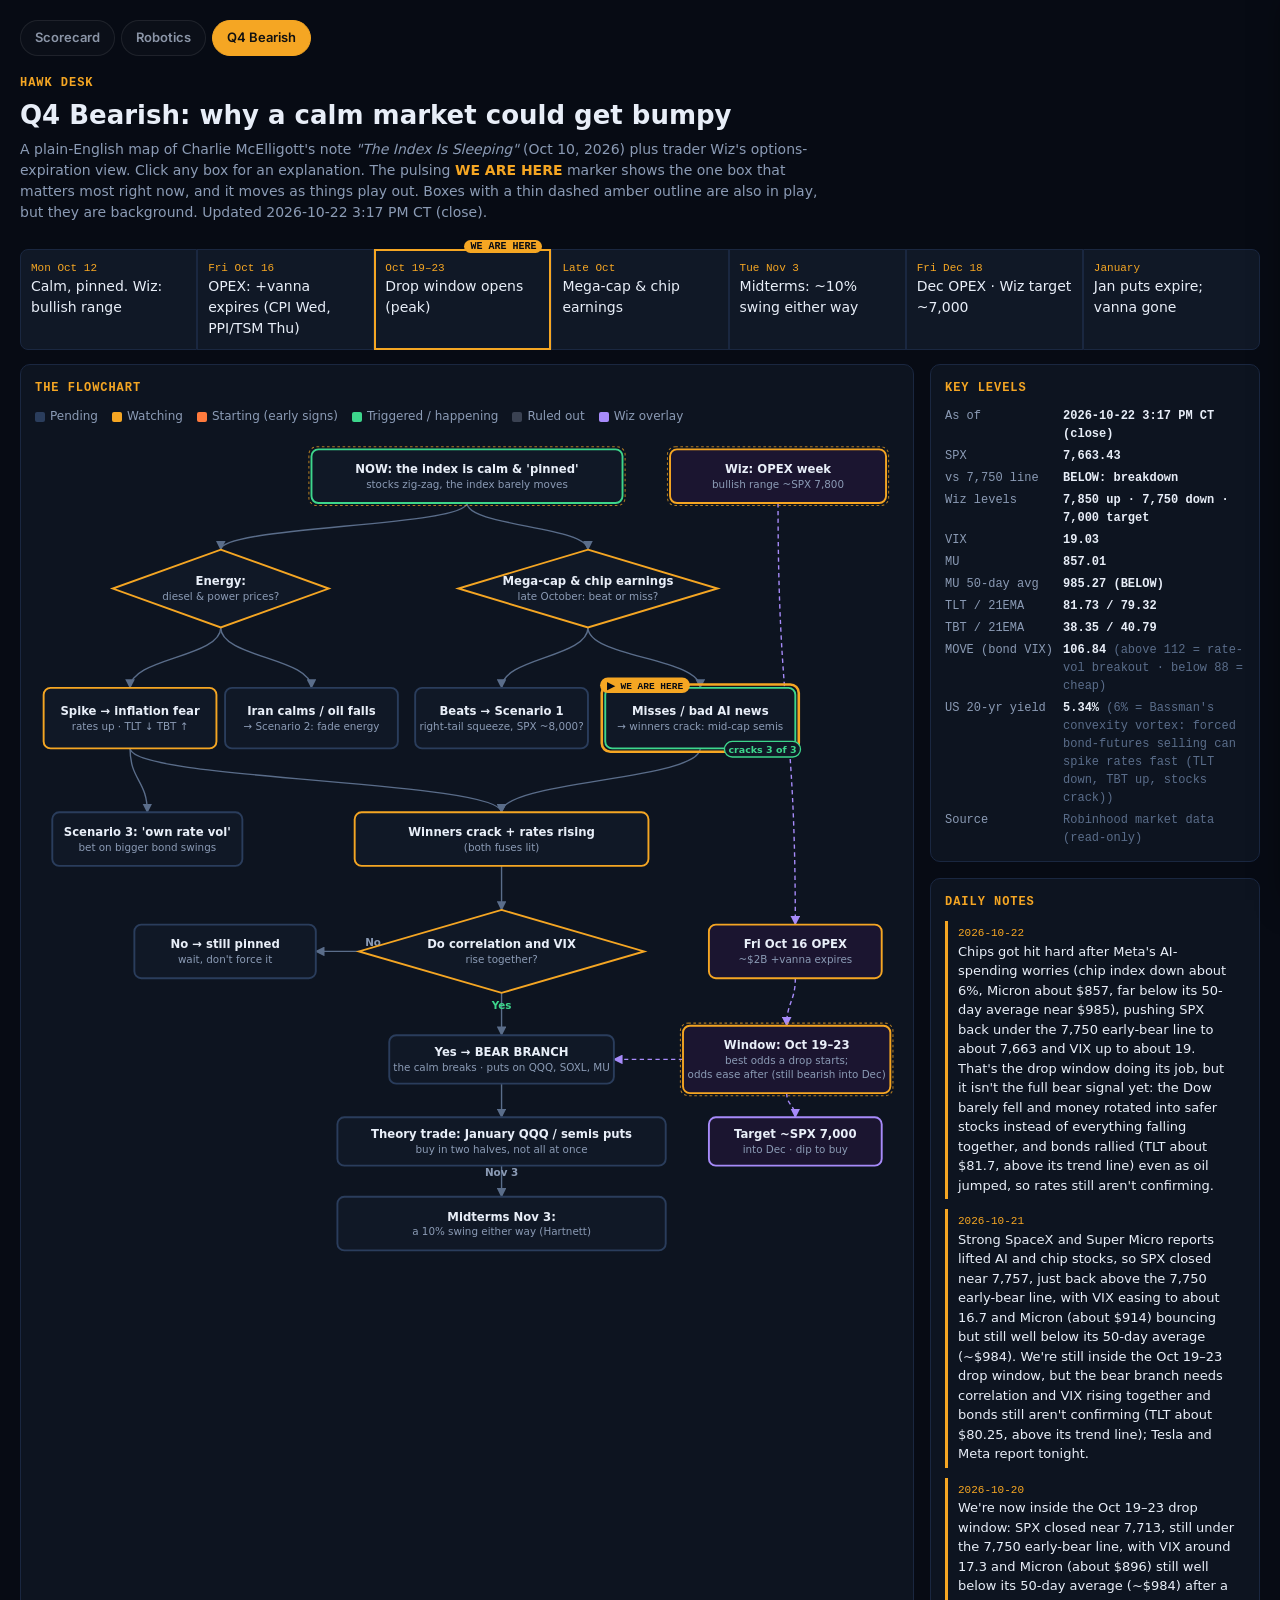
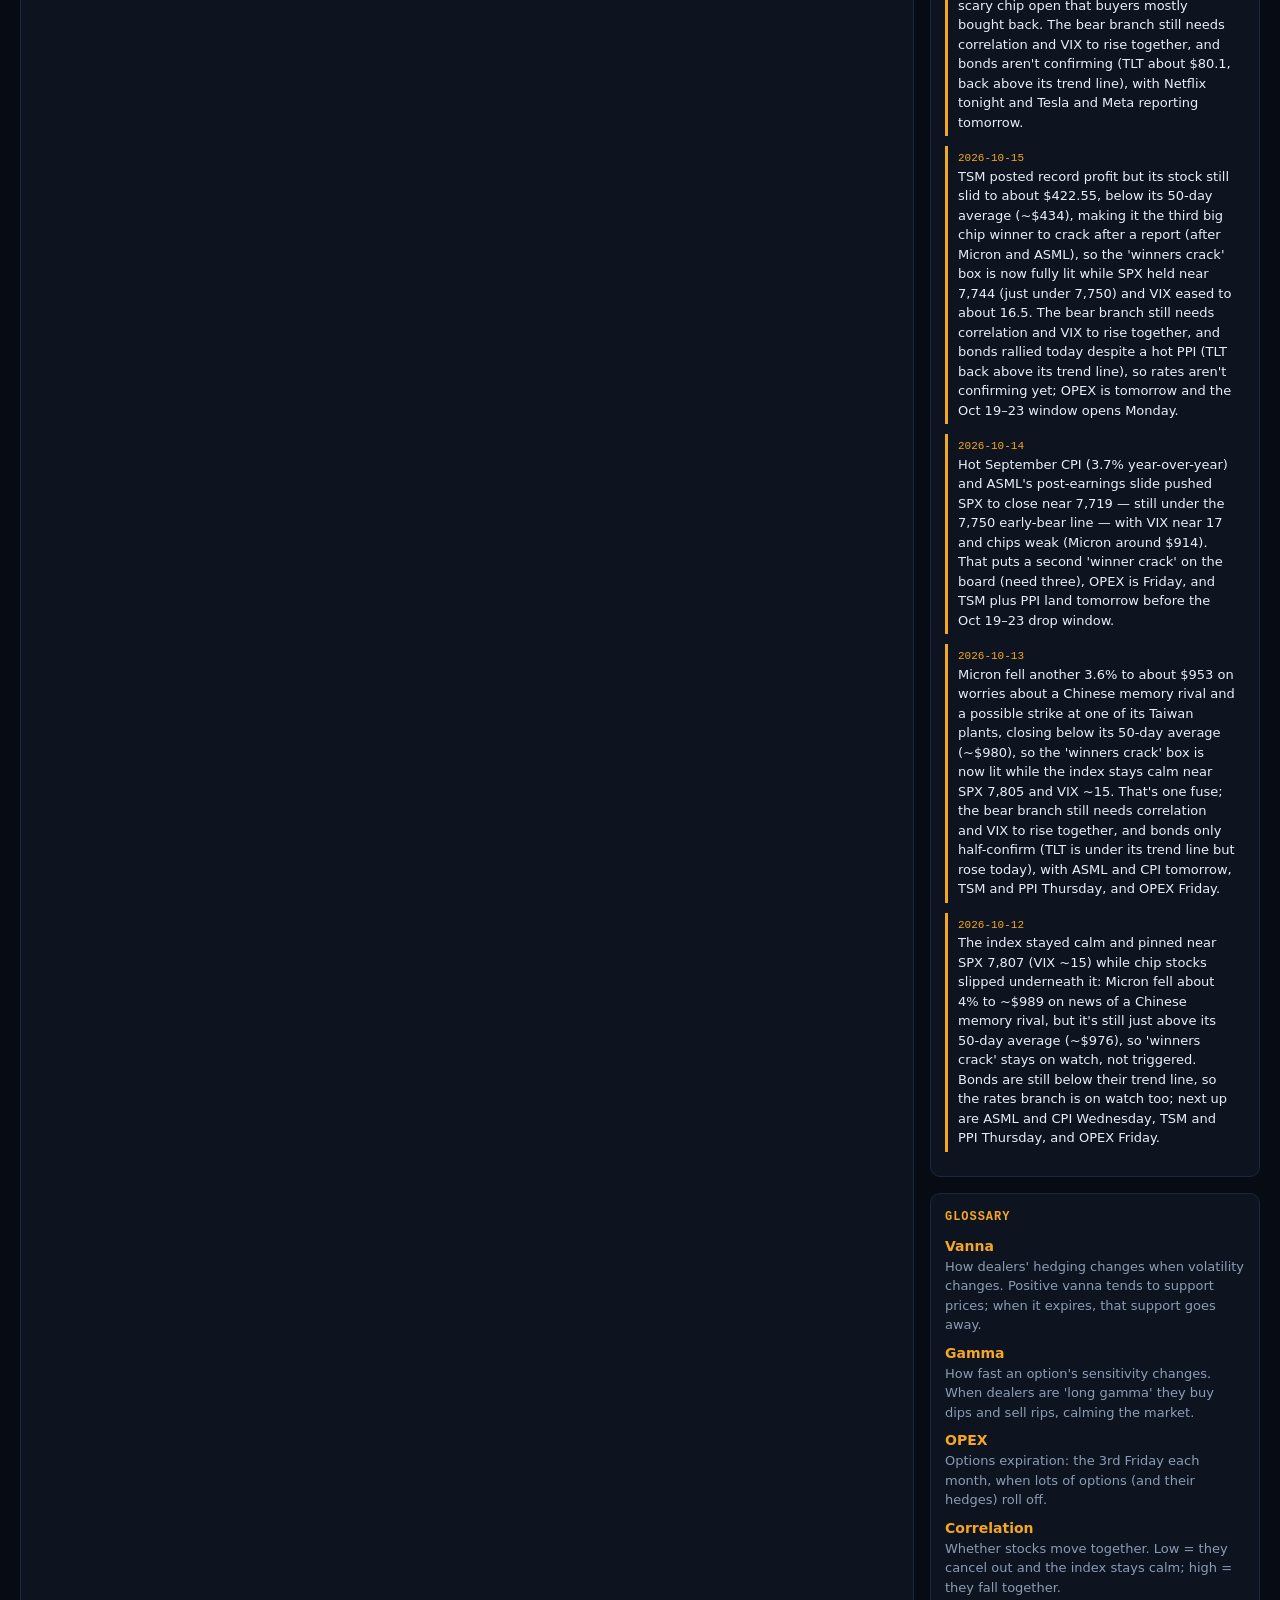
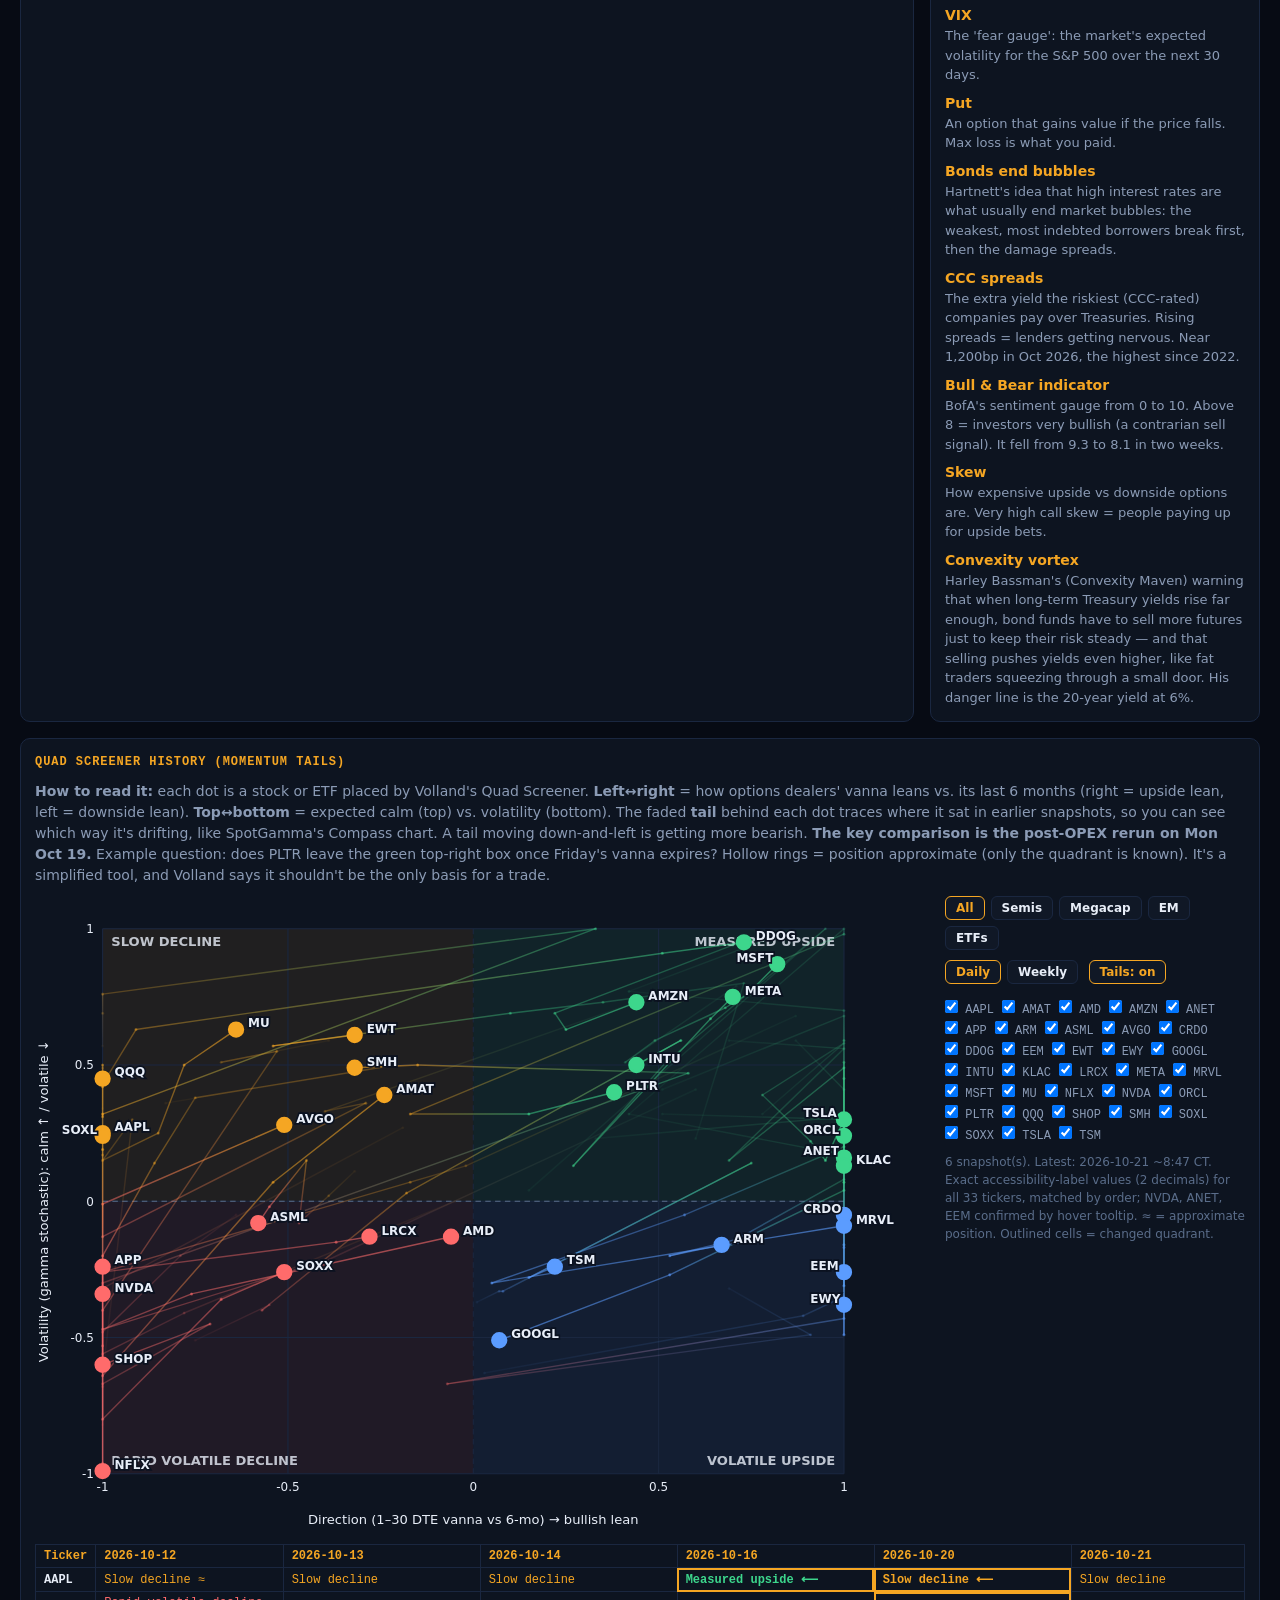
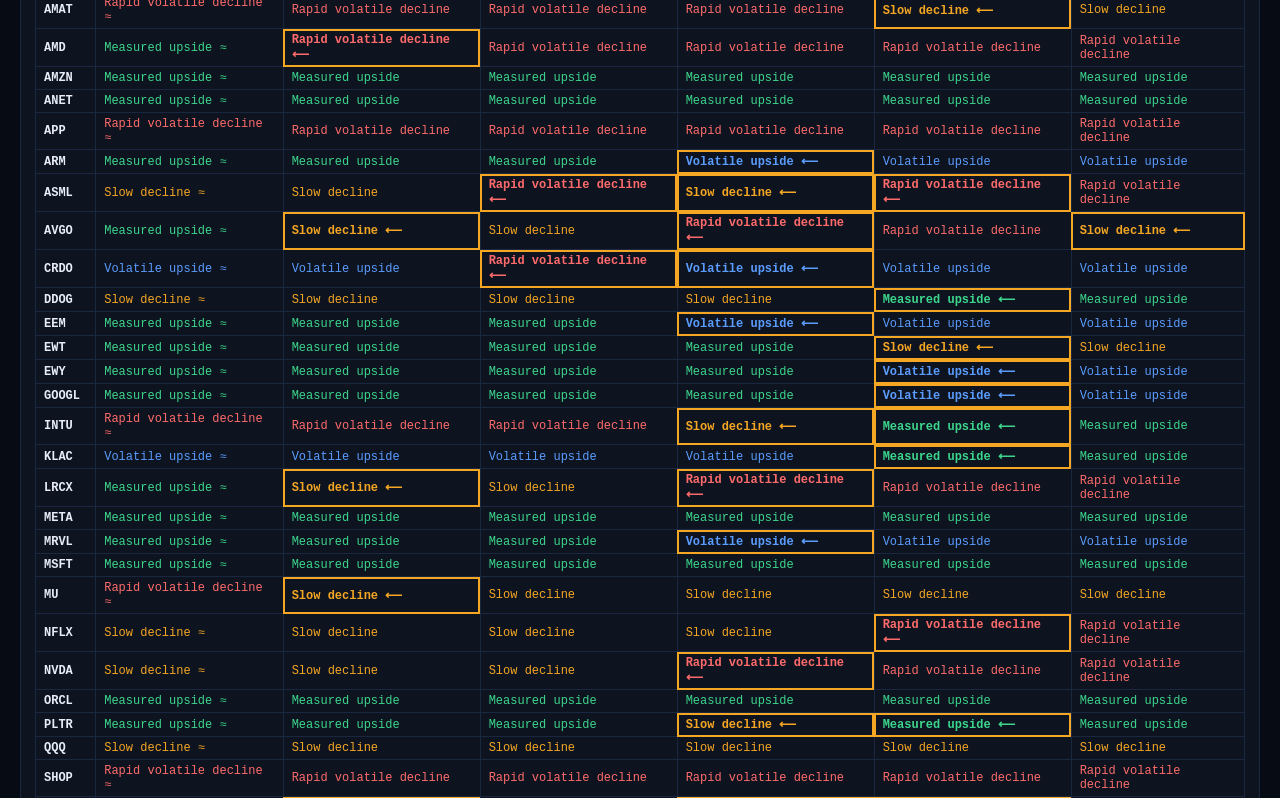
==== commit 59eedd63: "board 2026-10-22" ====
--- a/q4.html
+++ b/q4.html
@@ -71,7 +71,7 @@
 {id:"wiz_week",x:860,y:50,w:250,h:62,wiz:1,t:["Wiz: OPEX week","bullish range ~SPX 7,800"],
  info:["Trader Wiz expects this week to stay calm-to-bullish around SPX 7,800, held up by ~$2B of 'positive vanna' (dealer hedging that supports prices) that expires Friday Oct 16.","He warns: if you plan to be bearish after Friday, hedge against an upside pop this week."],watch:"Above 7,850 = trend higher. Losing 7,750 = first breakdown signal. Hot CPI (Wed) or PPI (Thu) could start the drop early."},
 {id:"energy",x:215,y:180,w:250,h:90,d:1,t:["Energy:","diesel & power prices?"],
- info:["Diesel and electricity prices have been spiking. Energy costs feed into inflation, and inflation worries push interest rates up.","Rising rates are the 'fuse' McElligott worries about, because they hit expensive tech stocks."],crack:"<b>Crack spreads (2026-10-14 close):</b> The 3-2-1 crack is the refiner margin for turning 3 barrels of crude into 2 of gasoline and 1 of diesel. It is <b>$52.87/bbl</b> (-16.85 over 1 week, -11.99 over 1 month). The diesel crack (diesel minus crude) is <b>$96.72/bbl</b> (-16.87 over 1 week, -18.45 over 1 month). Crude is $96.08.<br><b>Reading 1: wide or rising cracks, especially diesel.</b> Pump and freight costs go up and feed into CPI. That inflation risk keeps the Fed and bond yields high, which is bearish for stocks. Wide cracks can also come from refinery outages or tight supply rather than strong demand. <br><b>Reading 2: cracks collapsing while crude holds.</b> Businesses are buying less fuel, so demand is slowing. That is a recession warning. <br>Today's levels are <b>wide, which points to inflation pressure</b> rather than a demand slowdown.",watch:"Diesel prices, oil, Iran headlines, and Thursday's PPI (producer prices)."},
+ info:["Diesel and electricity prices have been spiking. Energy costs feed into inflation, and inflation worries push interest rates up.","Rising rates are the 'fuse' McElligott worries about, because they hit expensive tech stocks."],crack:"<b>Crack spreads (2026-10-21 close):</b> The 3-2-1 crack is the refiner margin for turning 3 barrels of crude into 2 of gasoline and 1 of diesel. It is <b>$53.95/bbl</b> (-4.96 over 1 week, -18.30 over 1 month). The diesel crack (diesel minus crude) is <b>$100.76/bbl</b> (-4.79 over 1 week, -12.22 over 1 month). Crude is $99.03.<br><b>Reading 1: wide or rising cracks, especially diesel.</b> Pump and freight costs go up and feed into CPI. That inflation risk keeps the Fed and bond yields high, which is bearish for stocks. Wide cracks can also come from refinery outages or tight supply rather than strong demand. <br><b>Reading 2: cracks collapsing while crude holds.</b> Businesses are buying less fuel, so demand is slowing. That is a recession warning. <br>Today's levels are <b>wide, which points to inflation pressure</b> rather than a demand slowdown.",watch:"Diesel prices, oil, Iran headlines, and Thursday's PPI (producer prices)."},
 {id:"earnings",x:640,y:180,w:300,h:90,d:1,t:["Mega-cap & chip earnings","late October: beat or miss?"],
  info:["The biggest tech and semiconductor companies report in late October (ASML Wed Oct 14 and TSM Thu Oct 15 kick it off). Since a few winners carry the whole market, their results matter a lot.","Big beats could cause a squeeze higher; misses or bad AI news could make the winners crack."],watch:"ASML (Wed), TSM (Thu), then Nvidia/Microsoft/etc. later in the month."},
 {id:"energy_up",x:110,y:330,w:200,h:70,t:["Spike → inflation fear","rates up · TLT ↓ TBT ↑"],
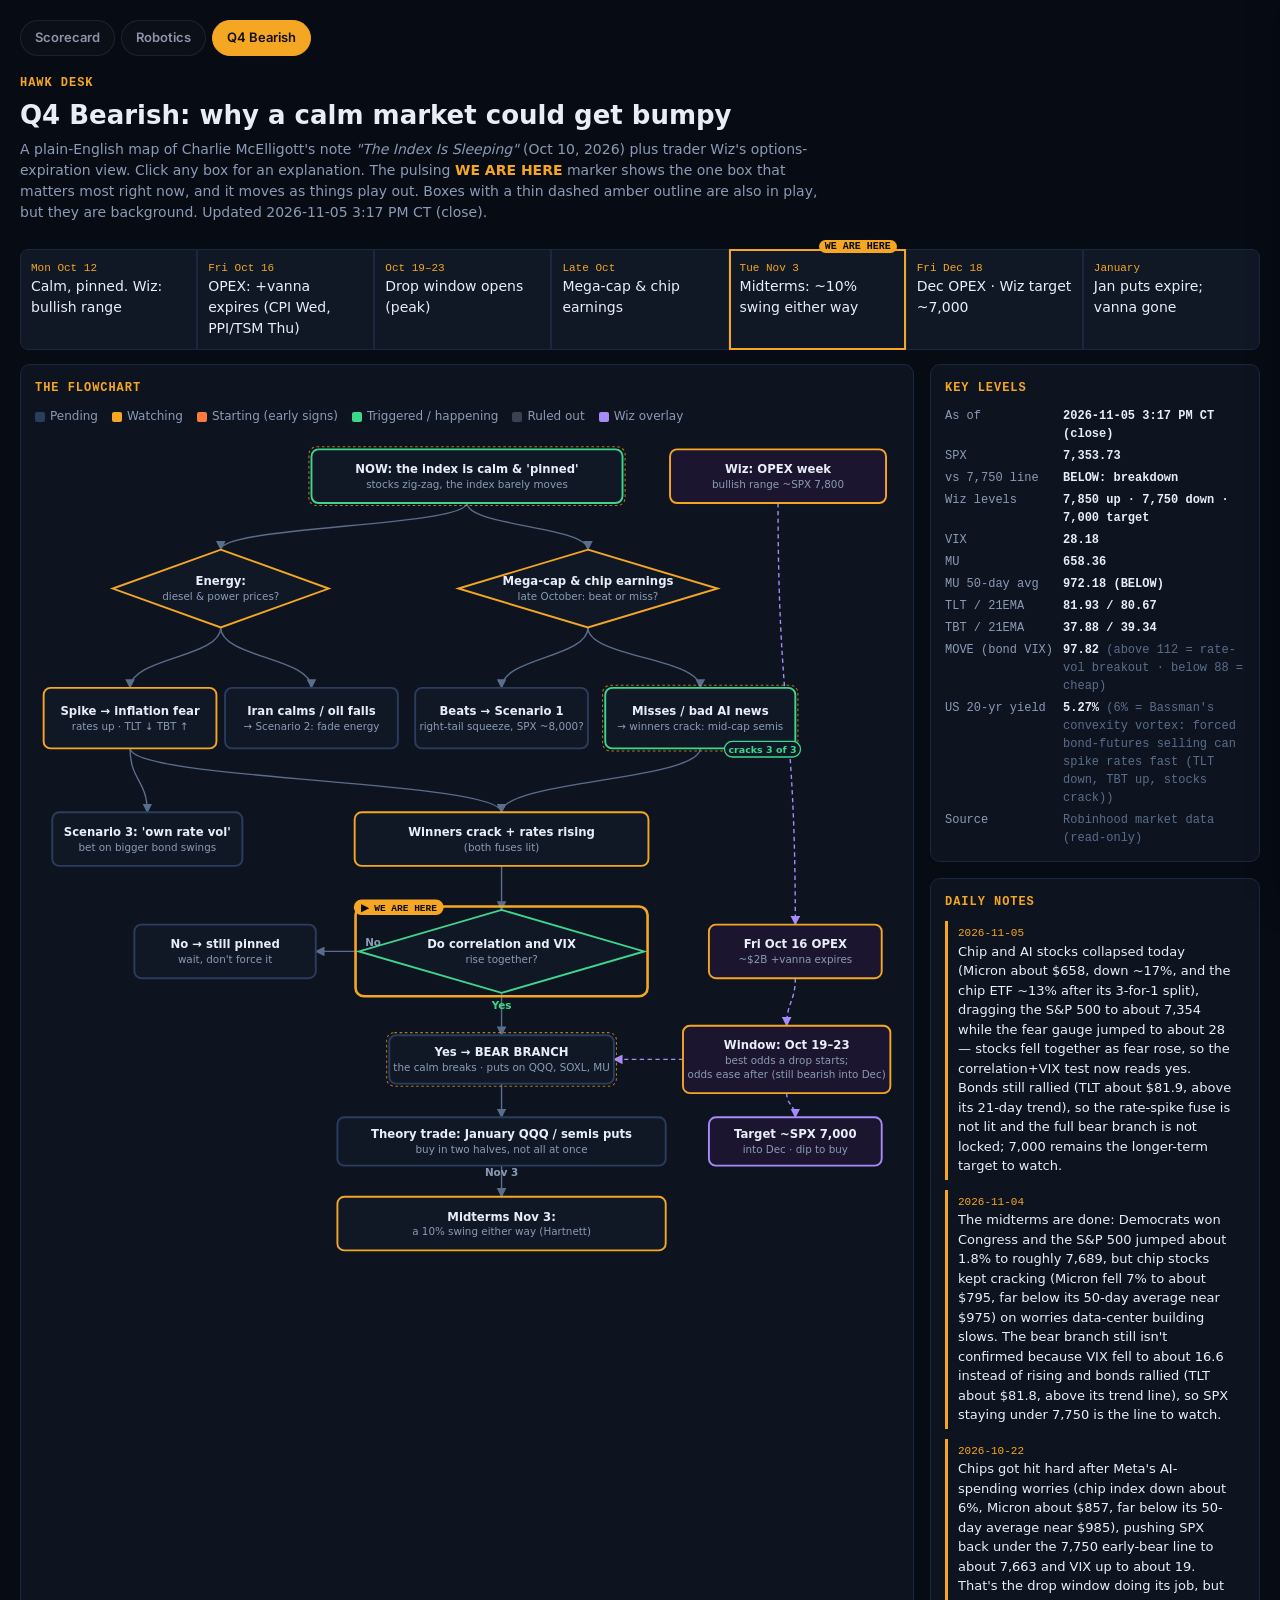
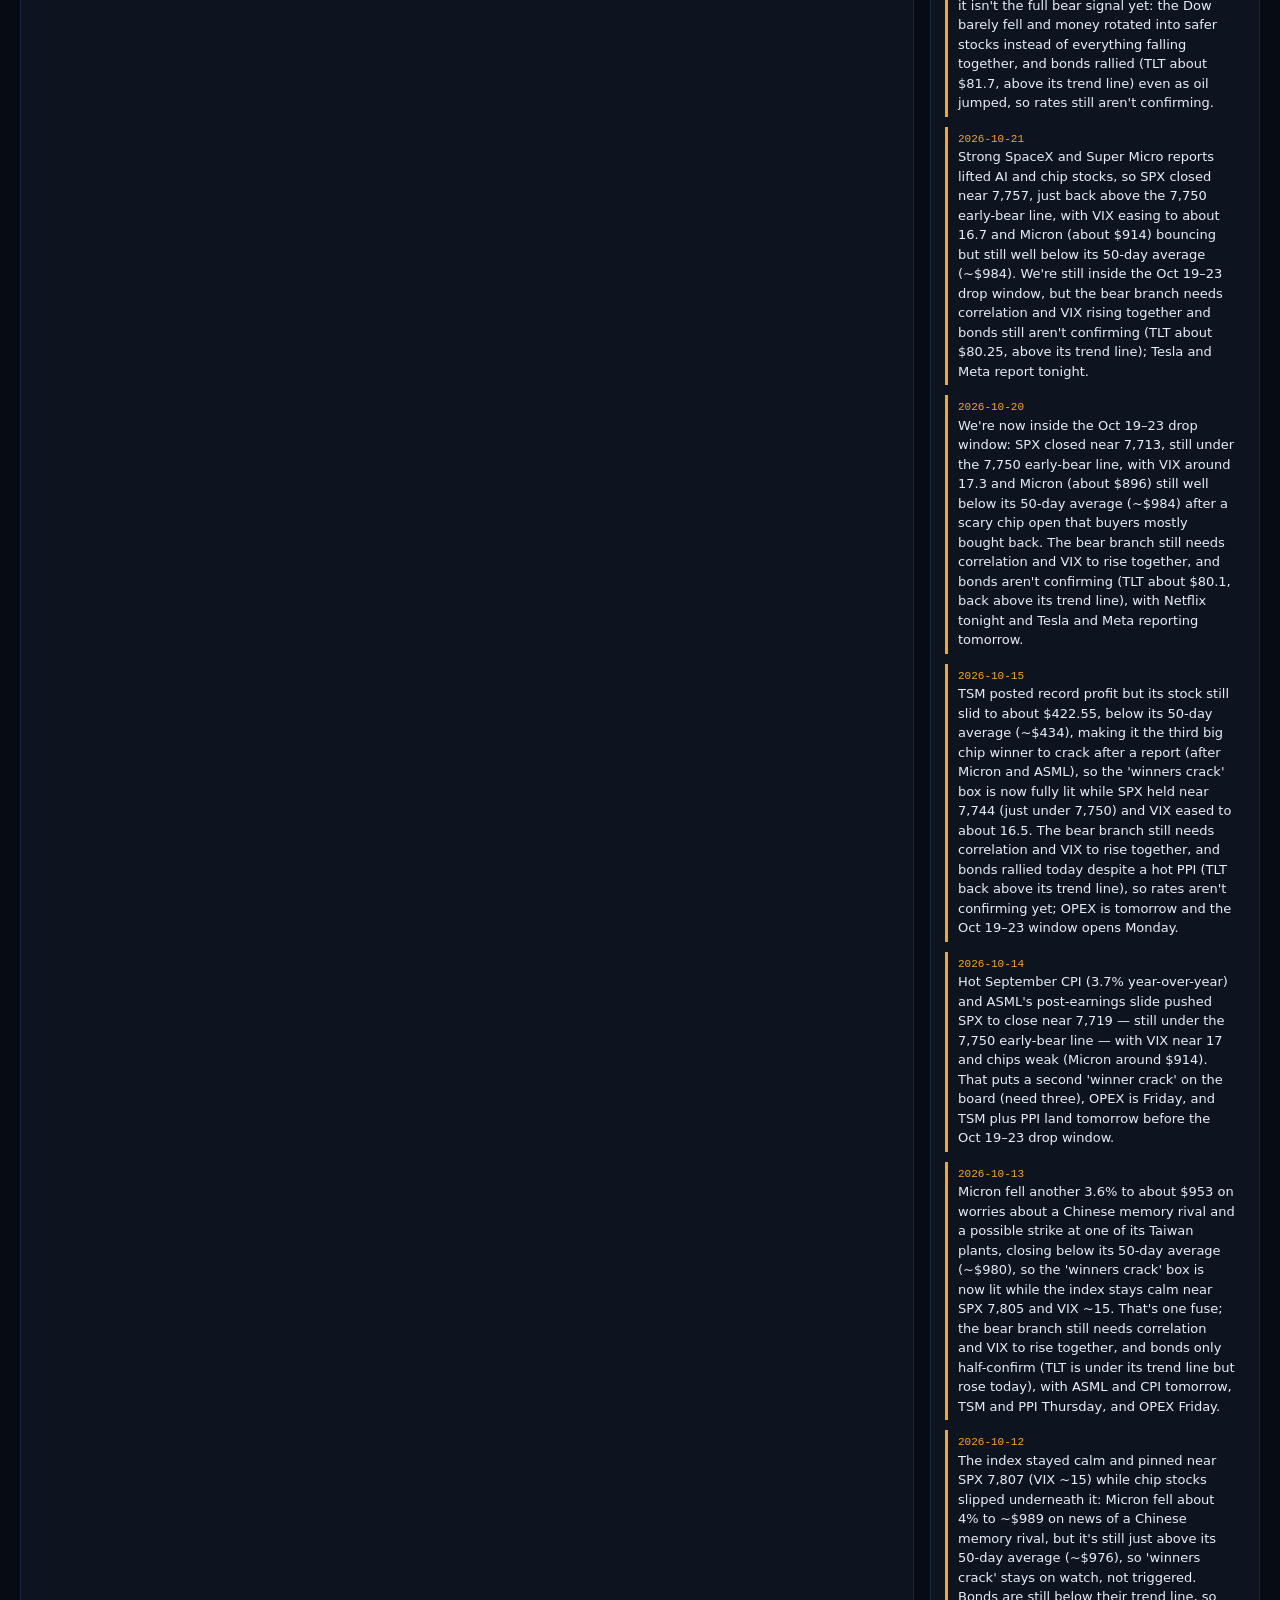
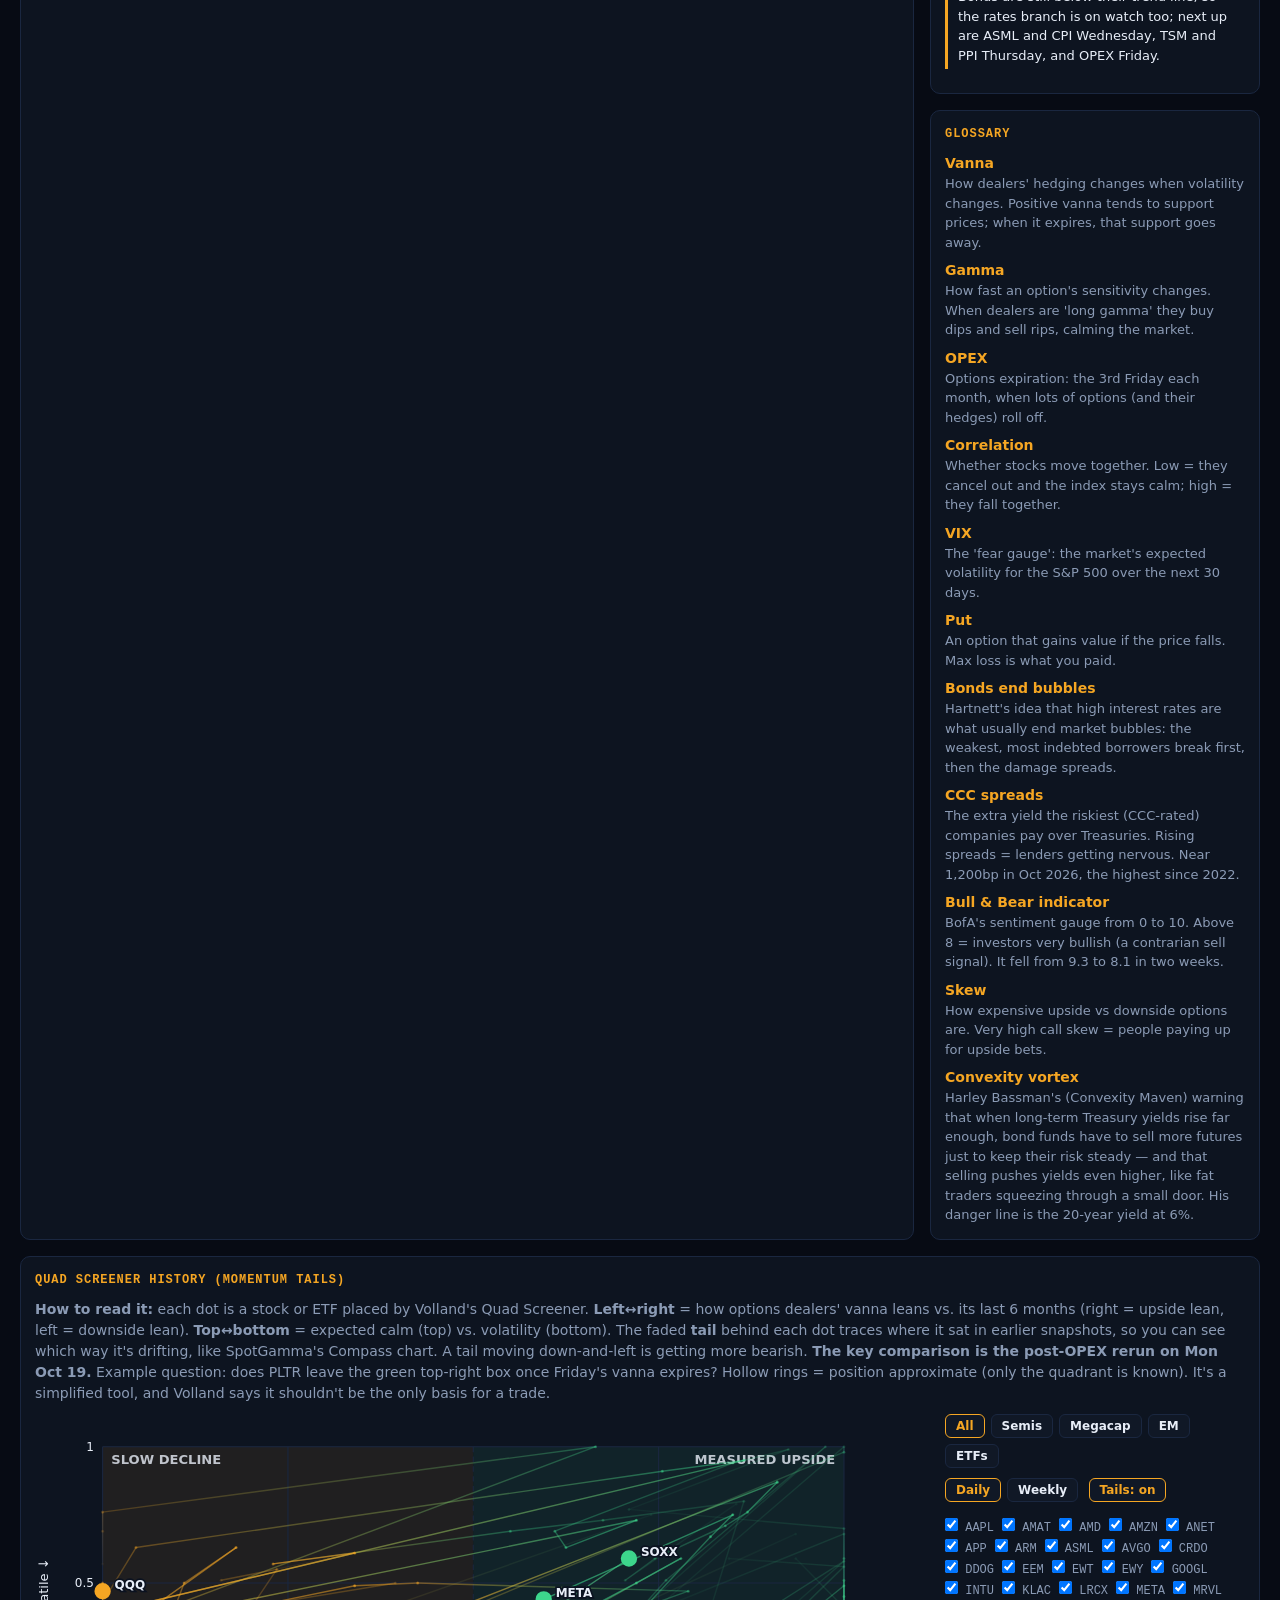
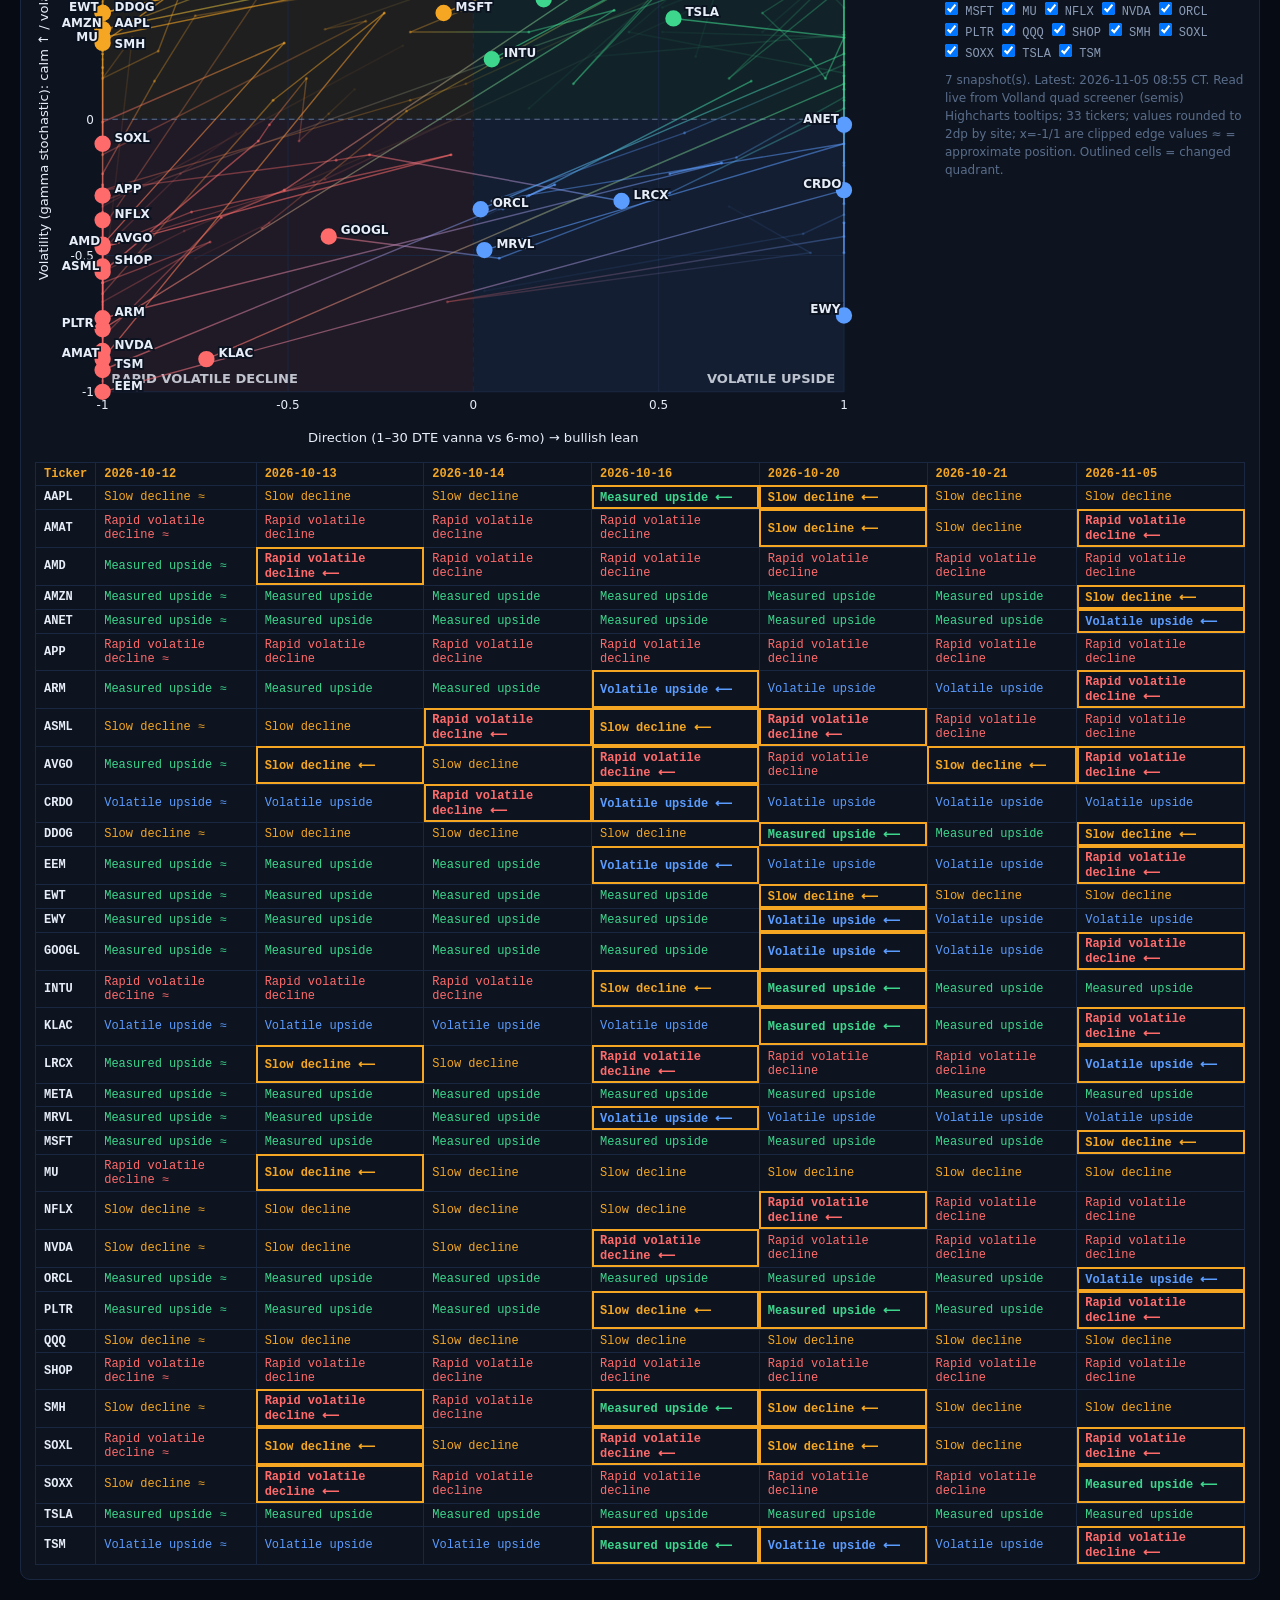
==== commit 66dffe5b: "board 2026-11-05" ====
--- a/q4.html
+++ b/q4.html
@@ -71,7 +71,7 @@
 {id:"wiz_week",x:860,y:50,w:250,h:62,wiz:1,t:["Wiz: OPEX week","bullish range ~SPX 7,800"],
  info:["Trader Wiz expects this week to stay calm-to-bullish around SPX 7,800, held up by ~$2B of 'positive vanna' (dealer hedging that supports prices) that expires Friday Oct 16.","He warns: if you plan to be bearish after Friday, hedge against an upside pop this week."],watch:"Above 7,850 = trend higher. Losing 7,750 = first breakdown signal. Hot CPI (Wed) or PPI (Thu) could start the drop early."},
 {id:"energy",x:215,y:180,w:250,h:90,d:1,t:["Energy:","diesel & power prices?"],
- info:["Diesel and electricity prices have been spiking. Energy costs feed into inflation, and inflation worries push interest rates up.","Rising rates are the 'fuse' McElligott worries about, because they hit expensive tech stocks."],crack:"<b>Crack spreads (2026-10-21 close):</b> The 3-2-1 crack is the refiner margin for turning 3 barrels of crude into 2 of gasoline and 1 of diesel. It is <b>$53.95/bbl</b> (-4.96 over 1 week, -18.30 over 1 month). The diesel crack (diesel minus crude) is <b>$100.76/bbl</b> (-4.79 over 1 week, -12.22 over 1 month). Crude is $99.03.<br><b>Reading 1: wide or rising cracks, especially diesel.</b> Pump and freight costs go up and feed into CPI. That inflation risk keeps the Fed and bond yields high, which is bearish for stocks. Wide cracks can also come from refinery outages or tight supply rather than strong demand. <br><b>Reading 2: cracks collapsing while crude holds.</b> Businesses are buying less fuel, so demand is slowing. That is a recession warning. <br>Today's levels are <b>wide, which points to inflation pressure</b> rather than a demand slowdown.",watch:"Diesel prices, oil, Iran headlines, and Thursday's PPI (producer prices)."},
+ info:["Diesel and electricity prices have been spiking. Energy costs feed into inflation, and inflation worries push interest rates up.","Rising rates are the 'fuse' McElligott worries about, because they hit expensive tech stocks."],crack:"<b>Crack spreads (2026-11-04 close):</b> The 3-2-1 crack is the refiner margin for turning 3 barrels of crude into 2 of gasoline and 1 of diesel. It is <b>$47.96/bbl</b> (-5.52 over 1 week, -18.22 over 1 month). The diesel crack (diesel minus crude) is <b>$92.71/bbl</b> (-4.20 over 1 week, -9.76 over 1 month). Crude is $91.35.<br><b>Reading 1: wide or rising cracks, especially diesel.</b> Pump and freight costs go up and feed into CPI. That inflation risk keeps the Fed and bond yields high, which is bearish for stocks. Wide cracks can also come from refinery outages or tight supply rather than strong demand. <br><b>Reading 2: cracks collapsing while crude holds.</b> Businesses are buying less fuel, so demand is slowing. That is a recession warning. <br>Today's levels are <b>wide, which points to inflation pressure</b> rather than a demand slowdown.",watch:"Diesel prices, oil, Iran headlines, and Thursday's PPI (producer prices)."},
 {id:"earnings",x:640,y:180,w:300,h:90,d:1,t:["Mega-cap & chip earnings","late October: beat or miss?"],
  info:["The biggest tech and semiconductor companies report in late October (ASML Wed Oct 14 and TSM Thu Oct 15 kick it off). Since a few winners carry the whole market, their results matter a lot.","Big beats could cause a squeeze higher; misses or bad AI news could make the winners crack."],watch:"ASML (Wed), TSM (Thu), then Nvidia/Microsoft/etc. later in the month."},
 {id:"energy_up",x:110,y:330,w:200,h:70,t:["Spike → inflation fear","rates up · TLT ↓ TBT ↑"],
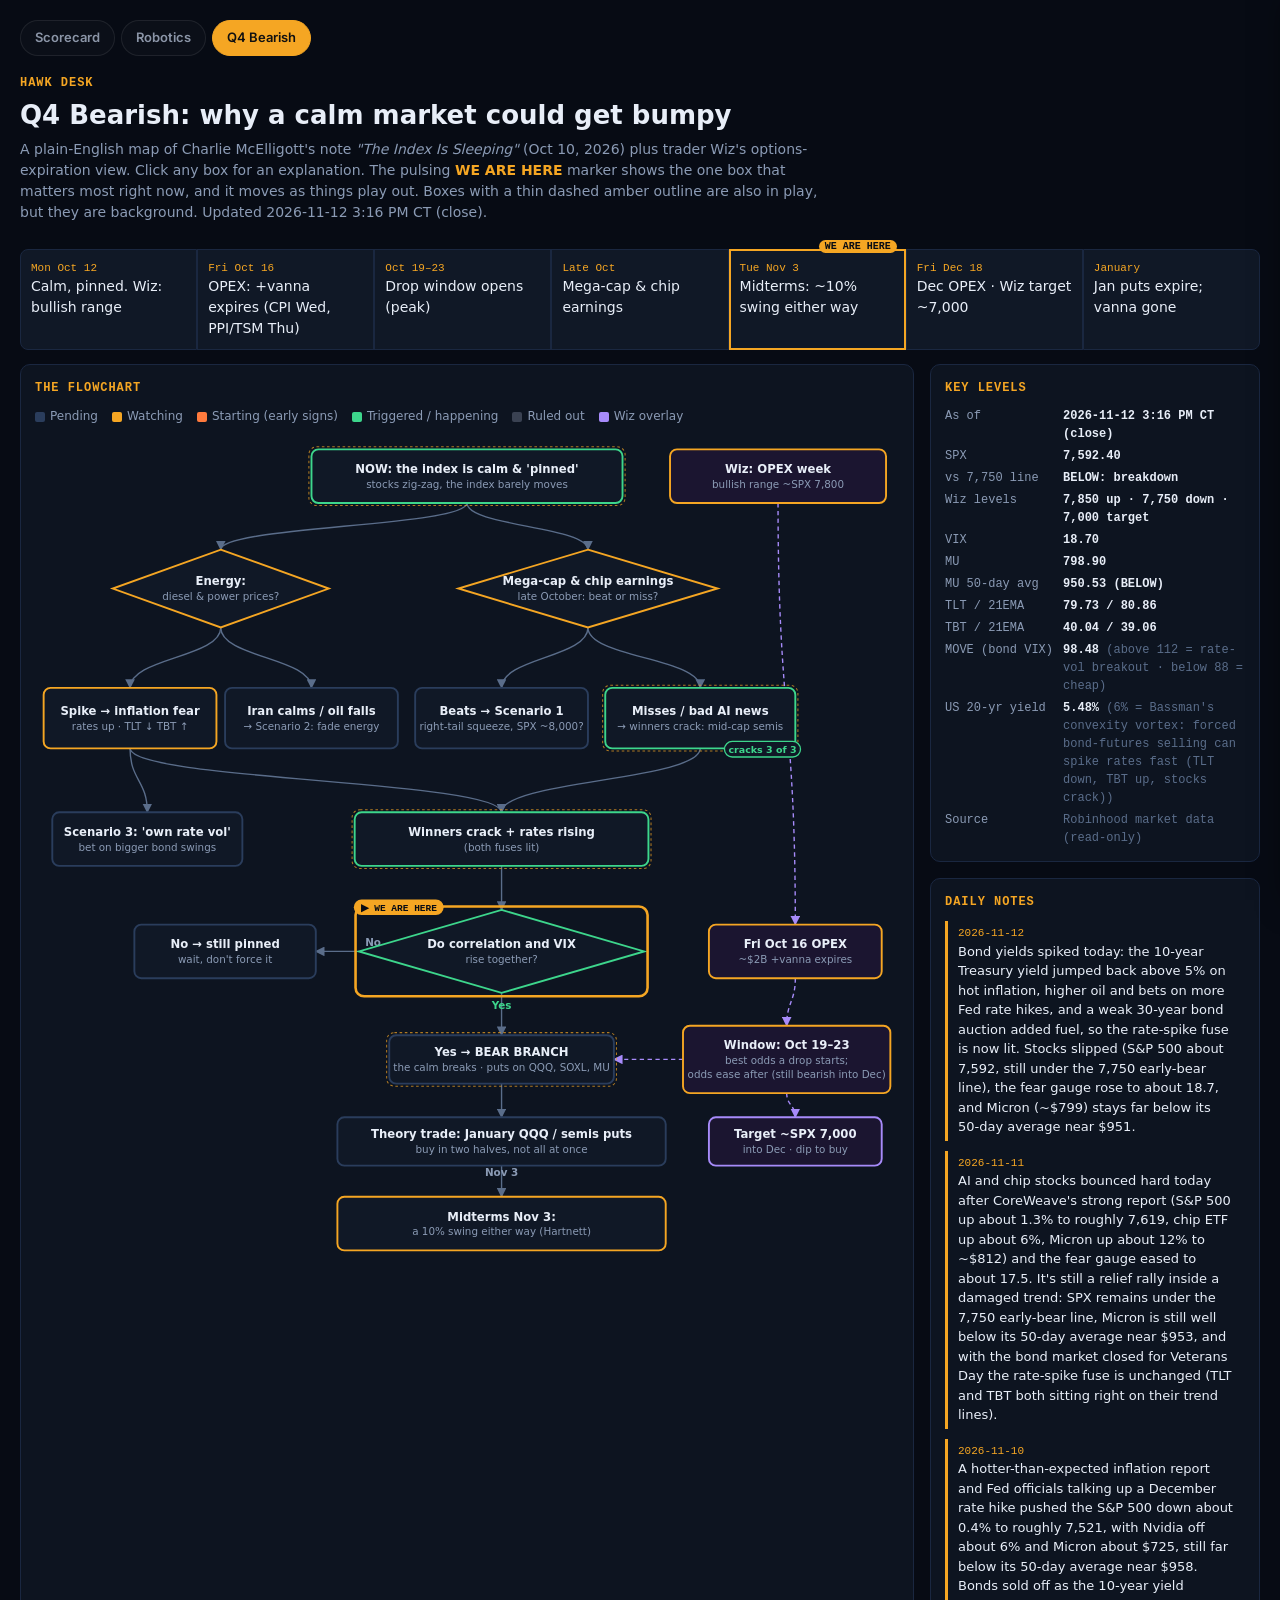
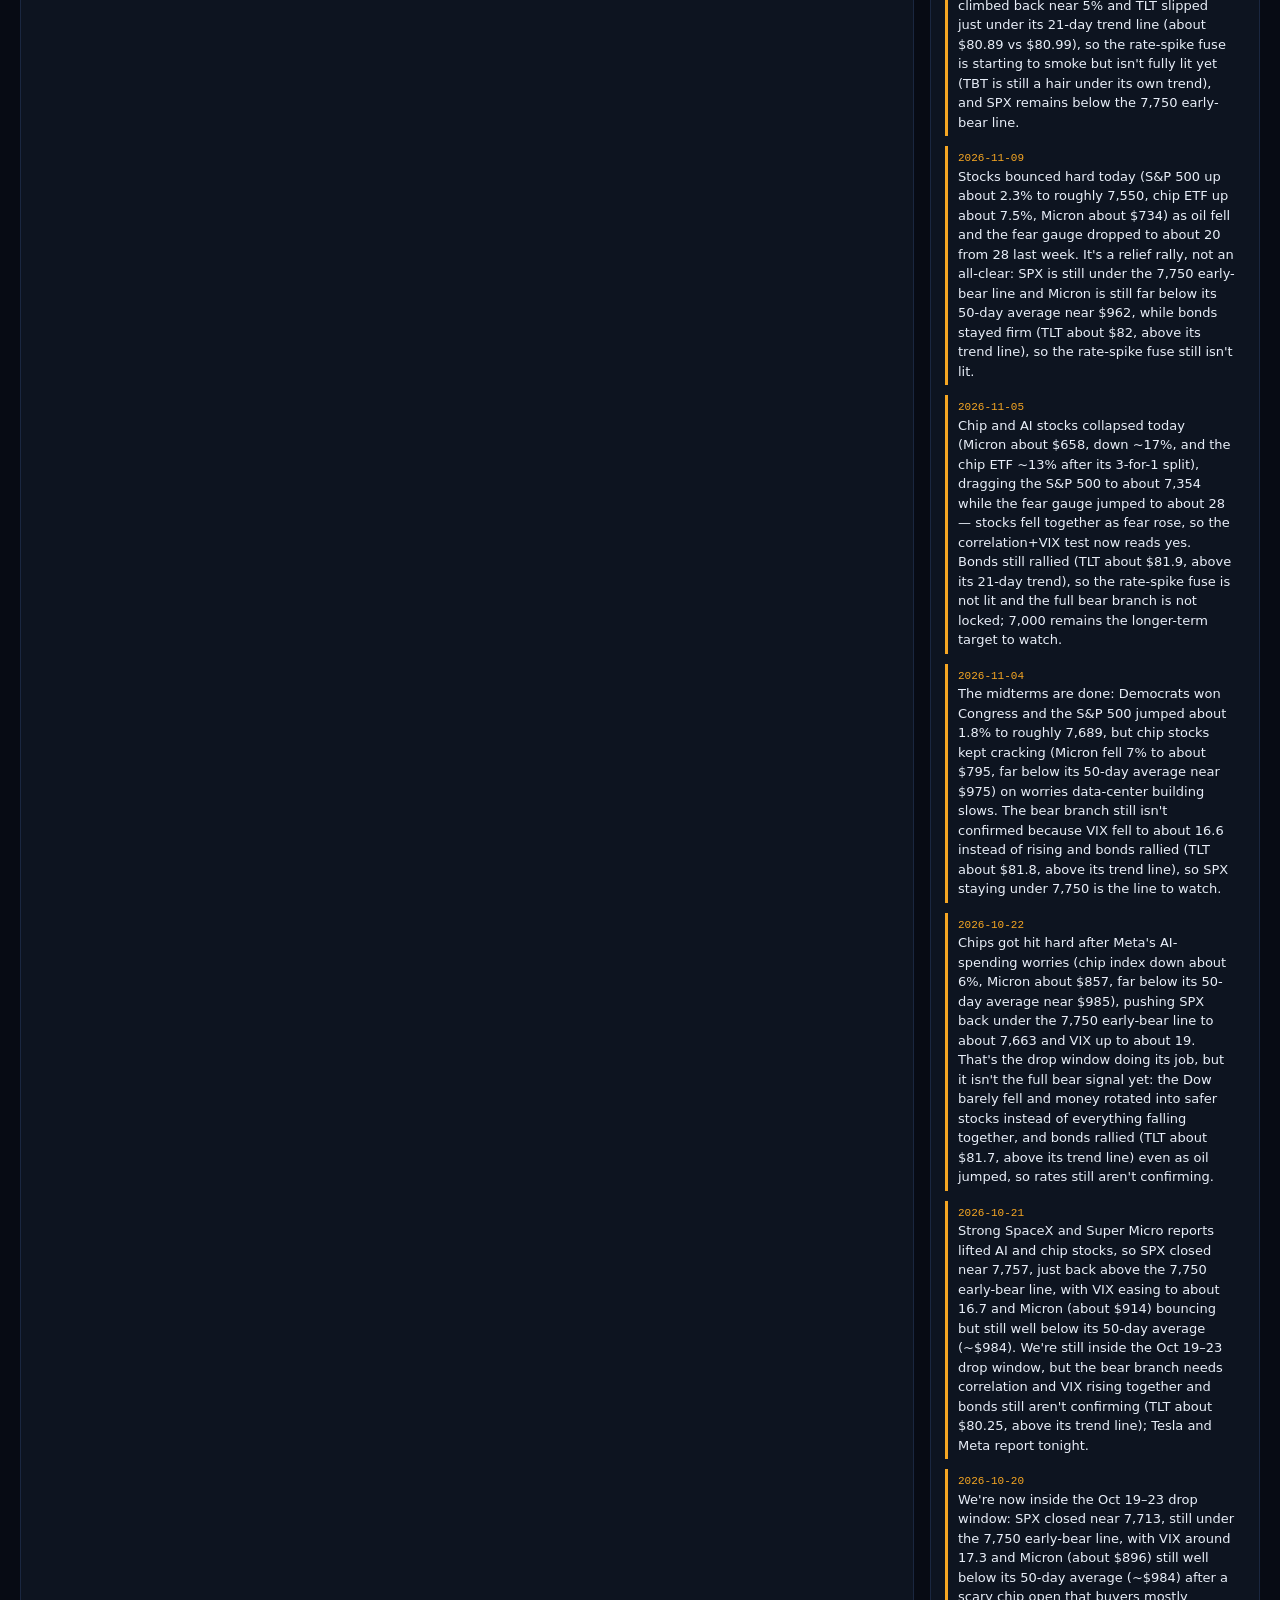
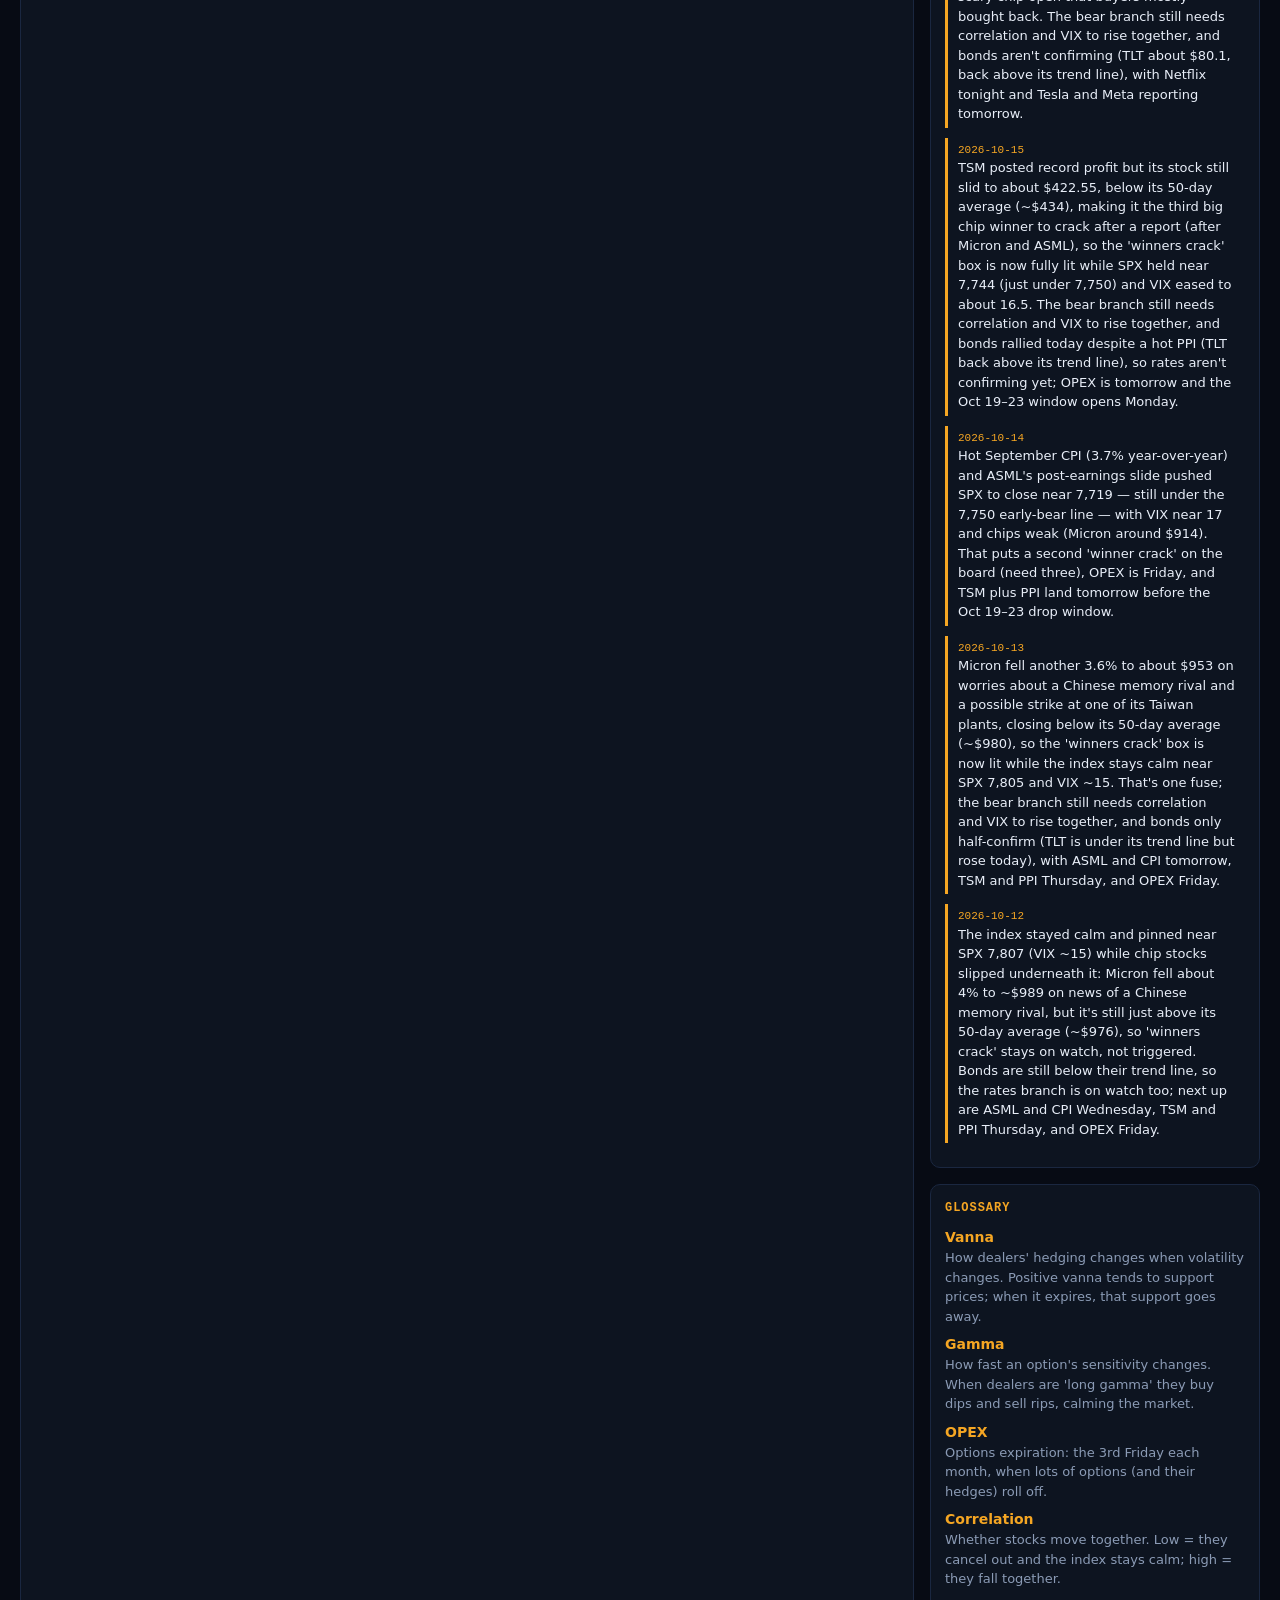
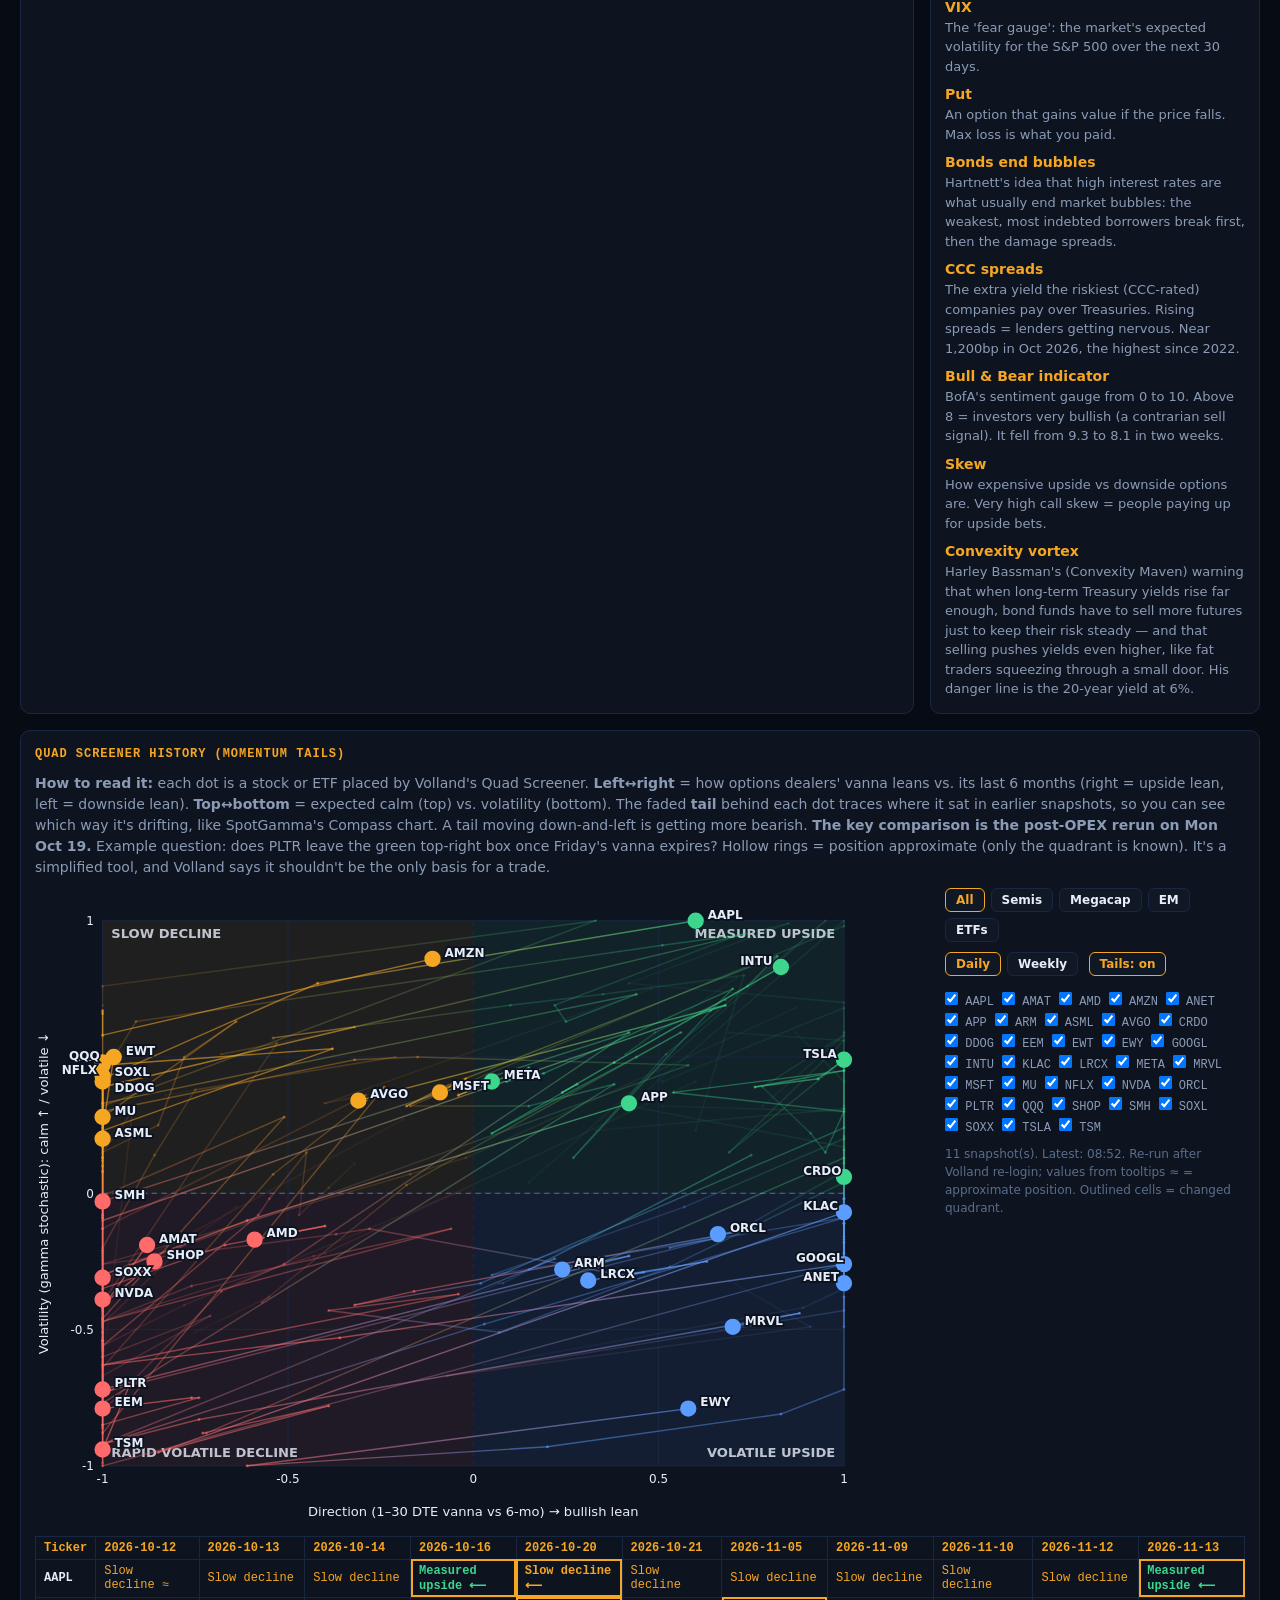
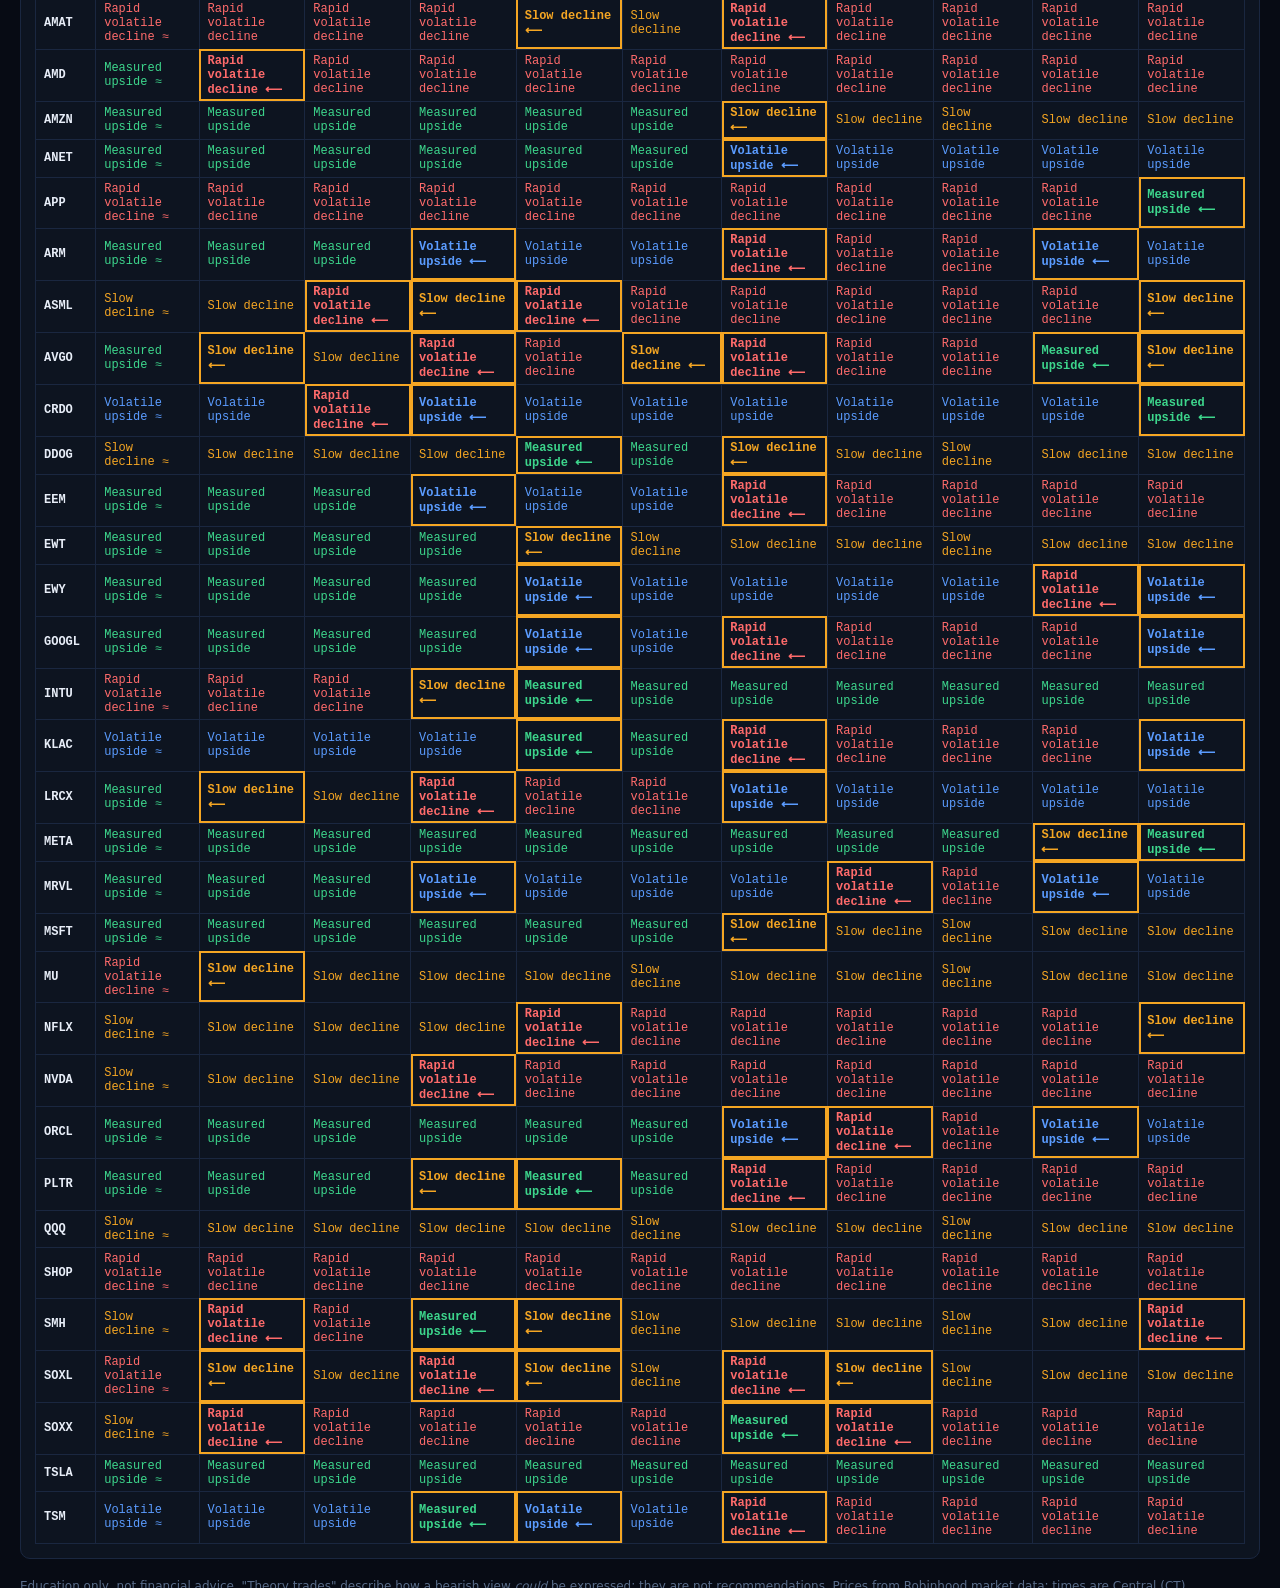
==== commit 40ed792b: "board 2026-11-13" ====
--- a/q4.html
+++ b/q4.html
@@ -71,7 +71,7 @@
 {id:"wiz_week",x:860,y:50,w:250,h:62,wiz:1,t:["Wiz: OPEX week","bullish range ~SPX 7,800"],
  info:["Trader Wiz expects this week to stay calm-to-bullish around SPX 7,800, held up by ~$2B of 'positive vanna' (dealer hedging that supports prices) that expires Friday Oct 16.","He warns: if you plan to be bearish after Friday, hedge against an upside pop this week."],watch:"Above 7,850 = trend higher. Losing 7,750 = first breakdown signal. Hot CPI (Wed) or PPI (Thu) could start the drop early."},
 {id:"energy",x:215,y:180,w:250,h:90,d:1,t:["Energy:","diesel & power prices?"],
- info:["Diesel and electricity prices have been spiking. Energy costs feed into inflation, and inflation worries push interest rates up.","Rising rates are the 'fuse' McElligott worries about, because they hit expensive tech stocks."],crack:"<b>Crack spreads (2026-11-04 close):</b> The 3-2-1 crack is the refiner margin for turning 3 barrels of crude into 2 of gasoline and 1 of diesel. It is <b>$47.96/bbl</b> (-5.52 over 1 week, -18.22 over 1 month). The diesel crack (diesel minus crude) is <b>$92.71/bbl</b> (-4.20 over 1 week, -9.76 over 1 month). Crude is $91.35.<br><b>Reading 1: wide or rising cracks, especially diesel.</b> Pump and freight costs go up and feed into CPI. That inflation risk keeps the Fed and bond yields high, which is bearish for stocks. Wide cracks can also come from refinery outages or tight supply rather than strong demand. <br><b>Reading 2: cracks collapsing while crude holds.</b> Businesses are buying less fuel, so demand is slowing. That is a recession warning. <br>Today's levels are <b>wide, which points to inflation pressure</b> rather than a demand slowdown.",watch:"Diesel prices, oil, Iran headlines, and Thursday's PPI (producer prices)."},
+ info:["Diesel and electricity prices have been spiking. Energy costs feed into inflation, and inflation worries push interest rates up.","Rising rates are the 'fuse' McElligott worries about, because they hit expensive tech stocks."],crack:"<b>Crack spreads (2026-11-11 close):</b> The 3-2-1 crack is the refiner margin for turning 3 barrels of crude into 2 of gasoline and 1 of diesel. It is <b>$44.81/bbl</b> (-2.97 over 1 week, -21.13 over 1 month). The diesel crack (diesel minus crude) is <b>$91.40/bbl</b> (-0.86 over 1 week, -21.70 over 1 month). Crude is $88.83.<br><b>Reading 1: wide or rising cracks, especially diesel.</b> Pump and freight costs go up and feed into CPI. That inflation risk keeps the Fed and bond yields high, which is bearish for stocks. Wide cracks can also come from refinery outages or tight supply rather than strong demand. <br><b>Reading 2: cracks collapsing while crude holds.</b> Businesses are buying less fuel, so demand is slowing. That is a recession warning. <br>Today's levels are <b>wide, which points to inflation pressure</b> rather than a demand slowdown.",watch:"Diesel prices, oil, Iran headlines, and Thursday's PPI (producer prices)."},
 {id:"earnings",x:640,y:180,w:300,h:90,d:1,t:["Mega-cap & chip earnings","late October: beat or miss?"],
  info:["The biggest tech and semiconductor companies report in late October (ASML Wed Oct 14 and TSM Thu Oct 15 kick it off). Since a few winners carry the whole market, their results matter a lot.","Big beats could cause a squeeze higher; misses or bad AI news could make the winners crack."],watch:"ASML (Wed), TSM (Thu), then Nvidia/Microsoft/etc. later in the month."},
 {id:"energy_up",x:110,y:330,w:200,h:70,t:["Spike → inflation fear","rates up · TLT ↓ TBT ↑"],
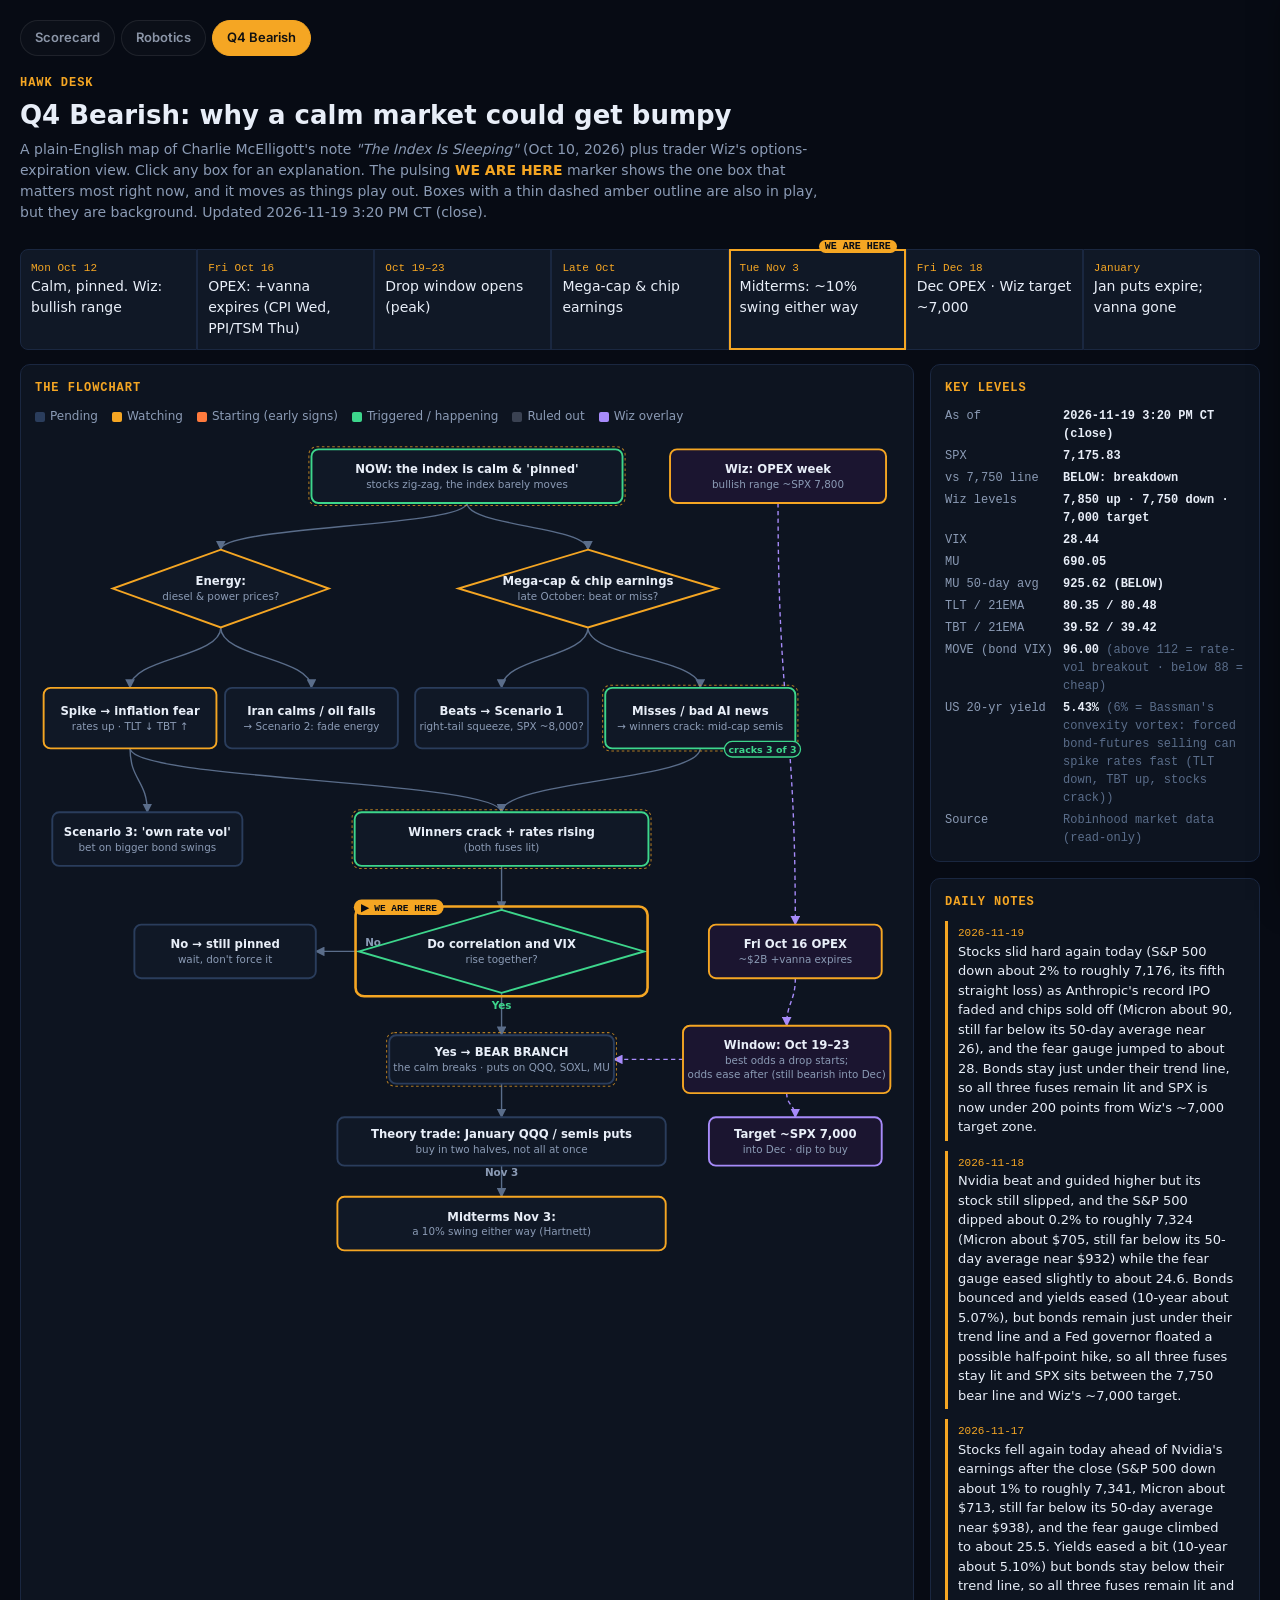
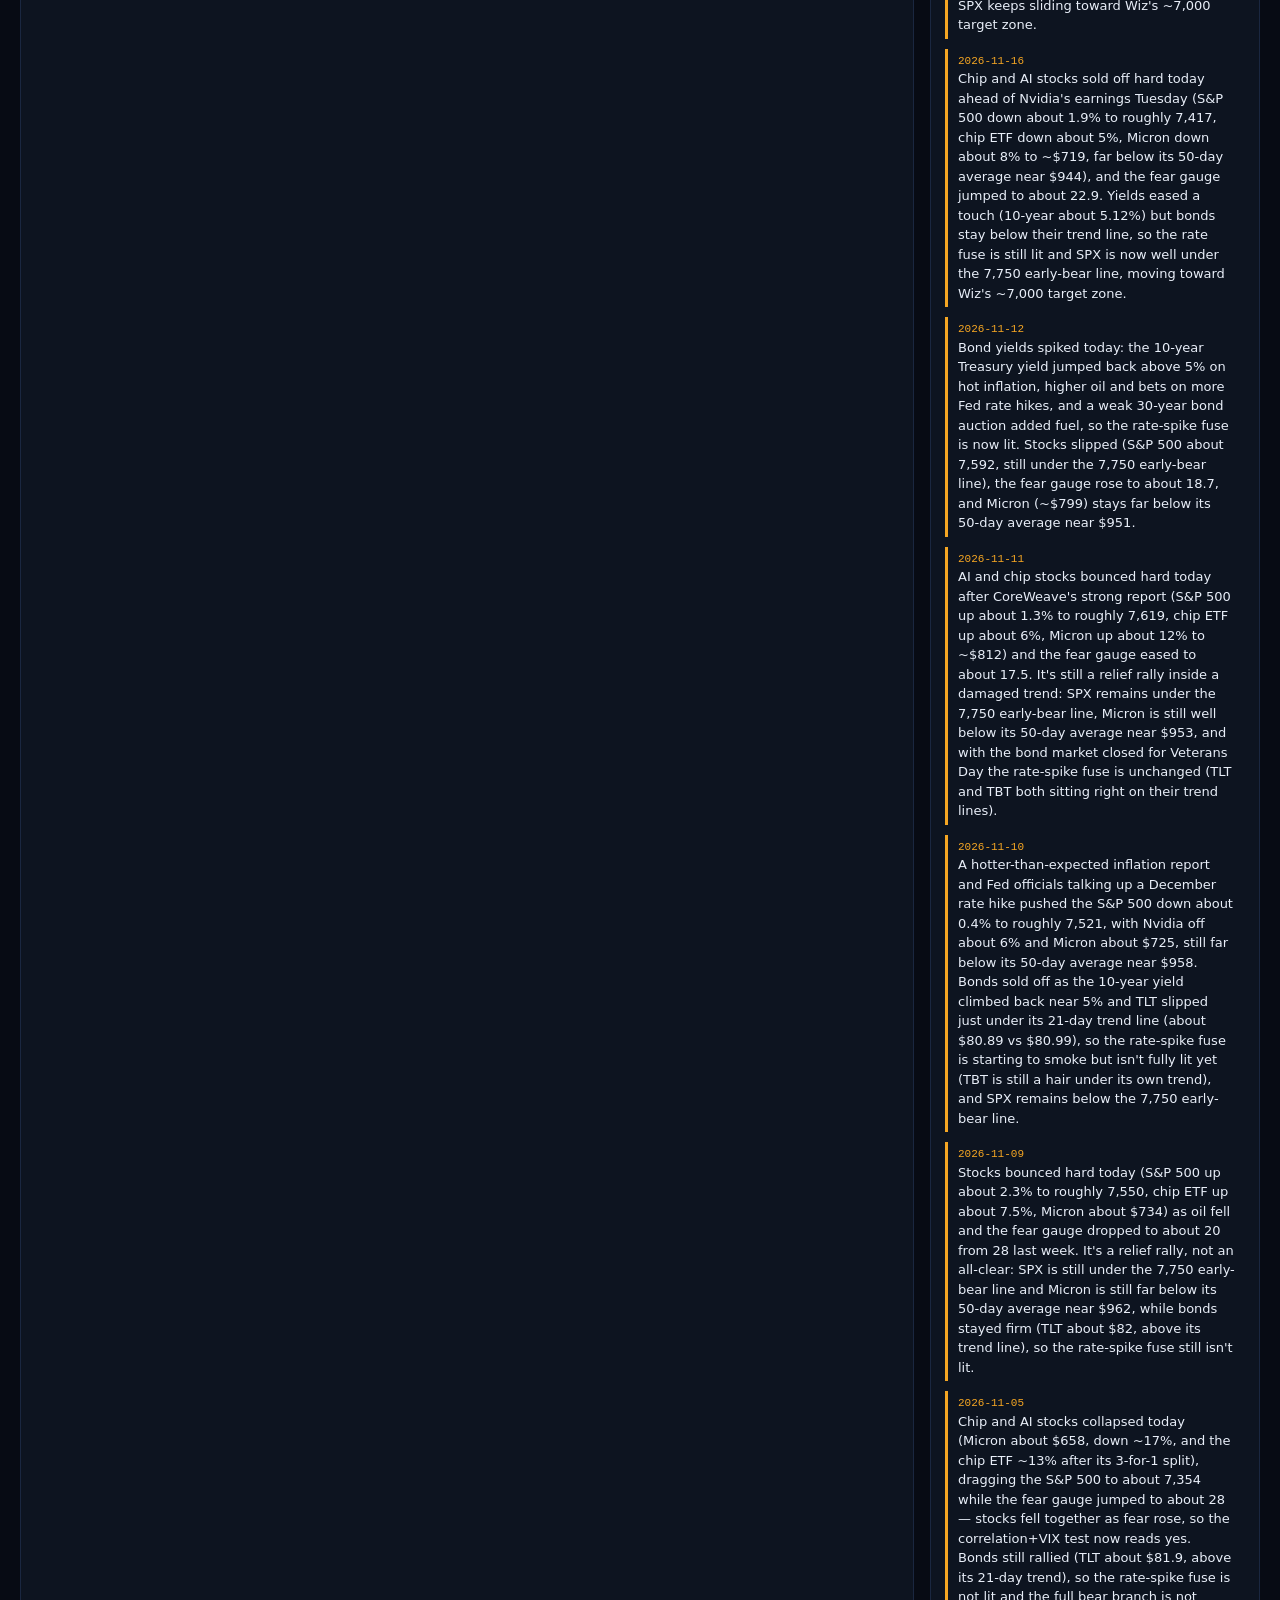
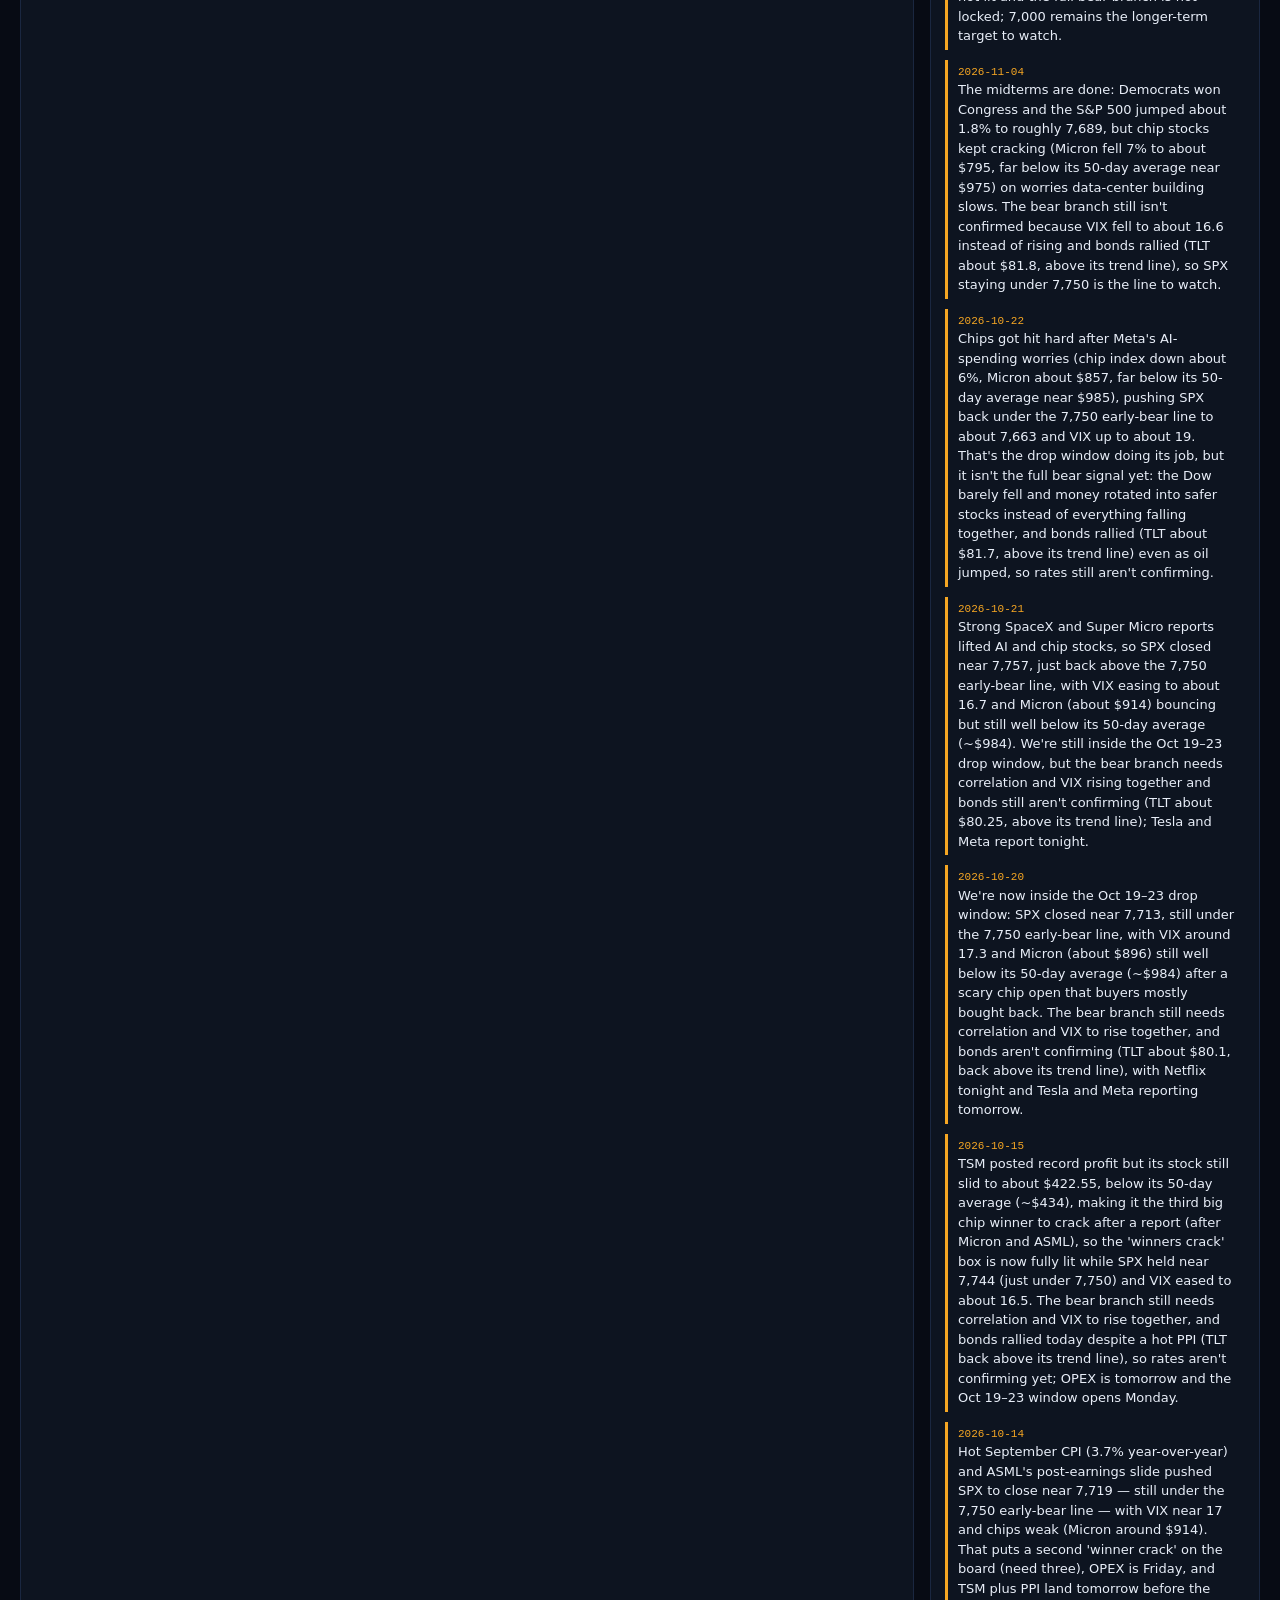
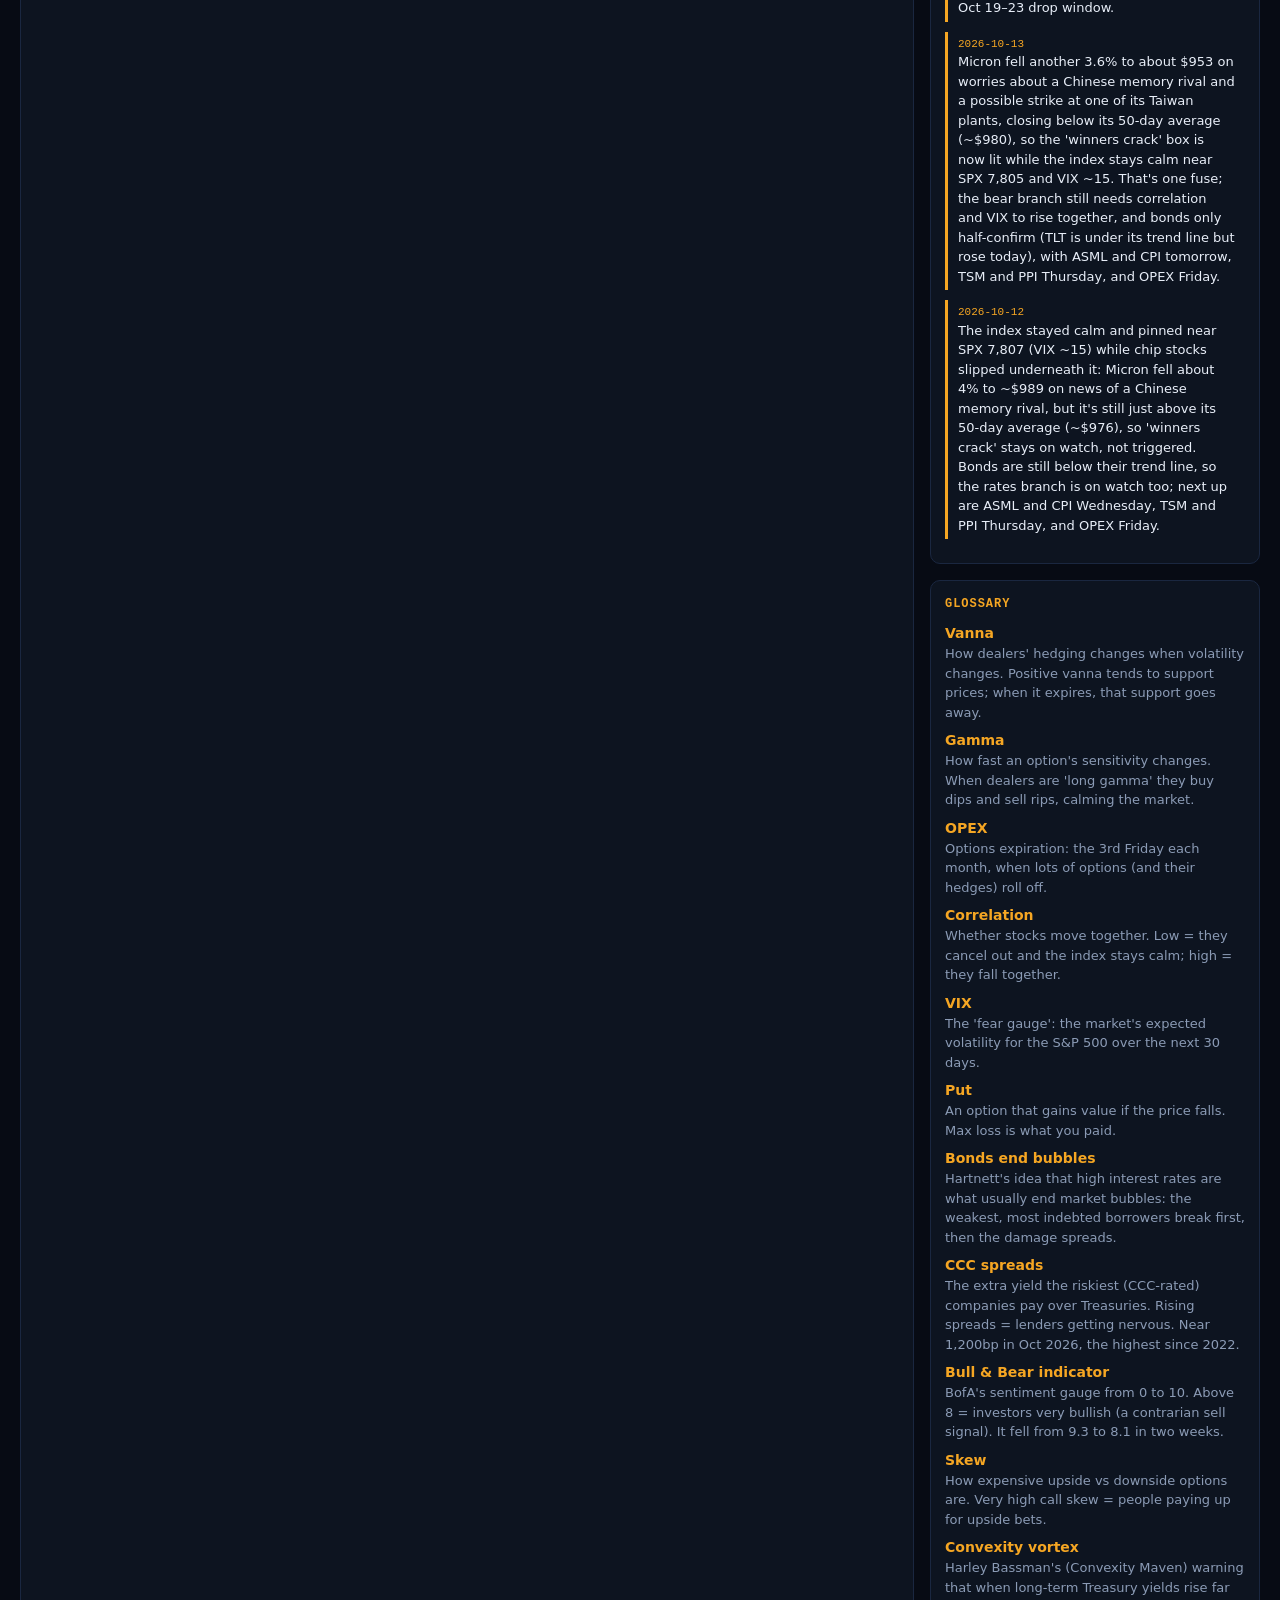
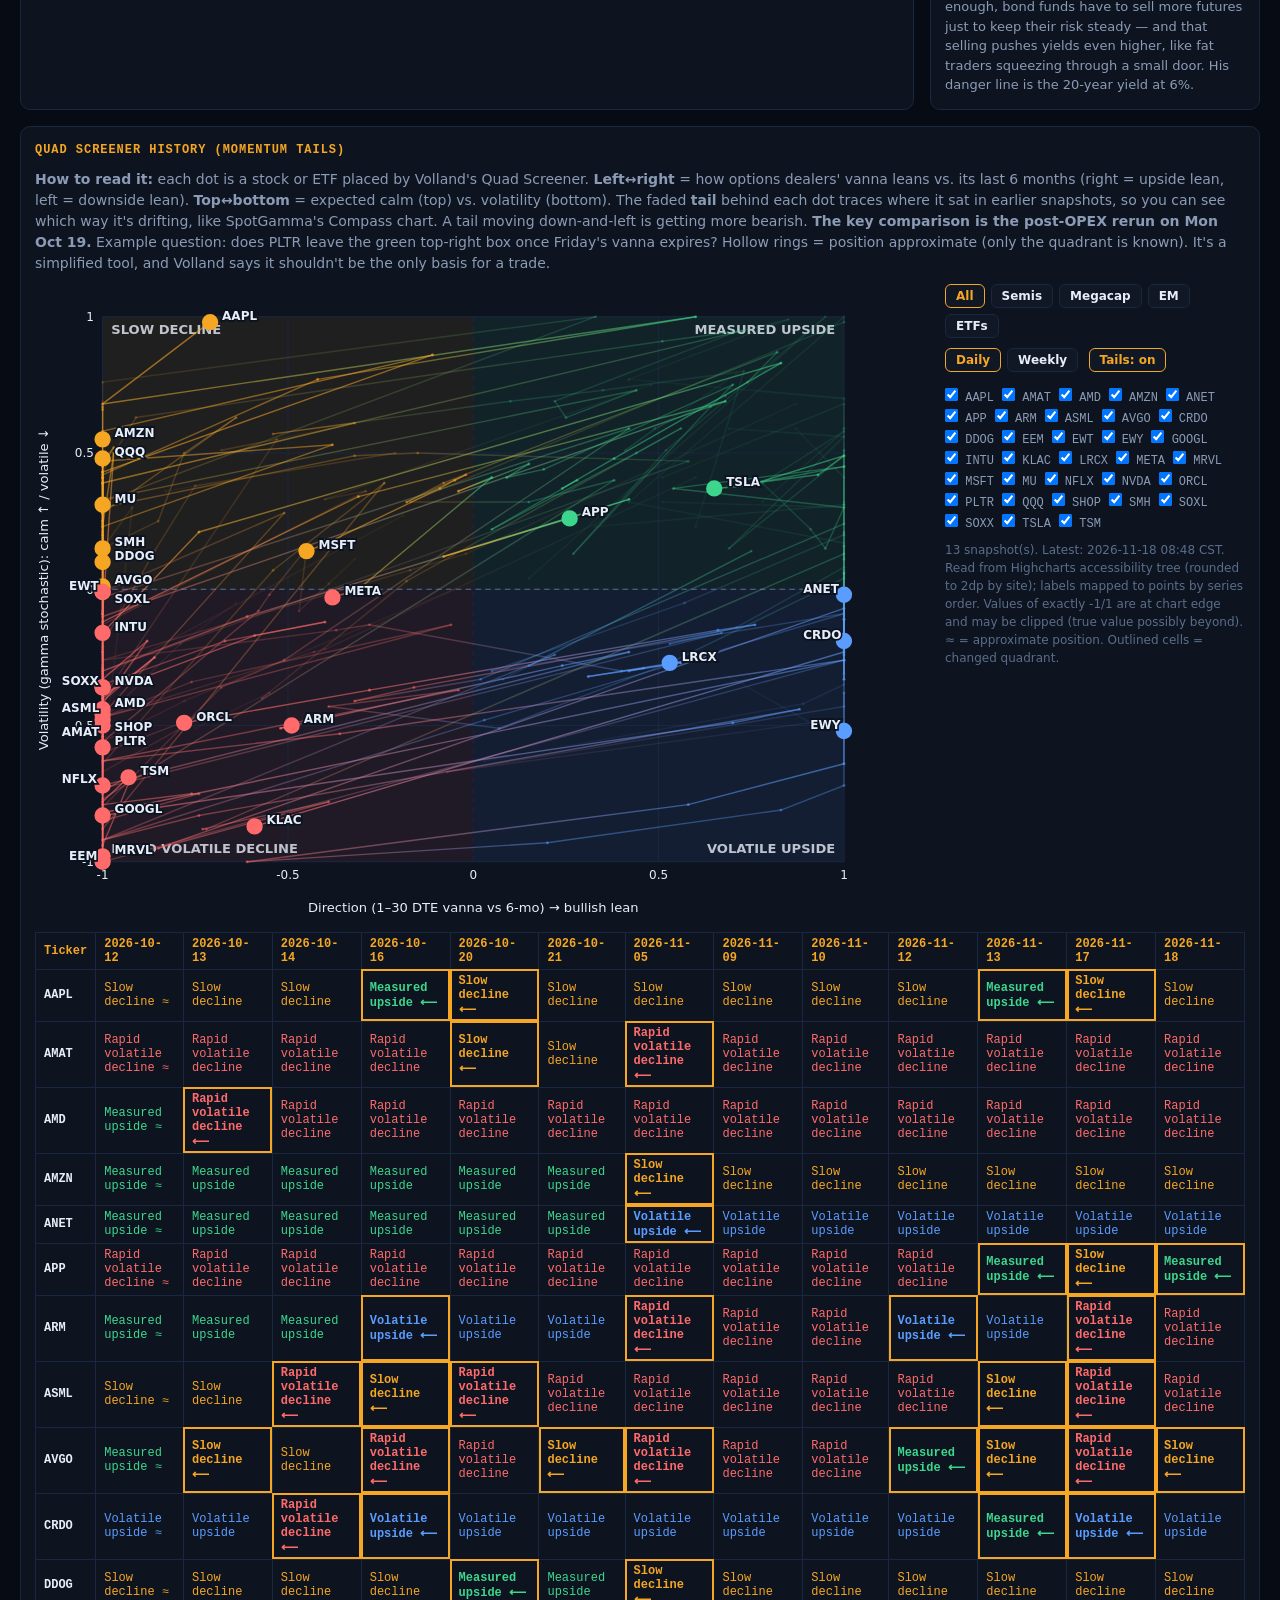
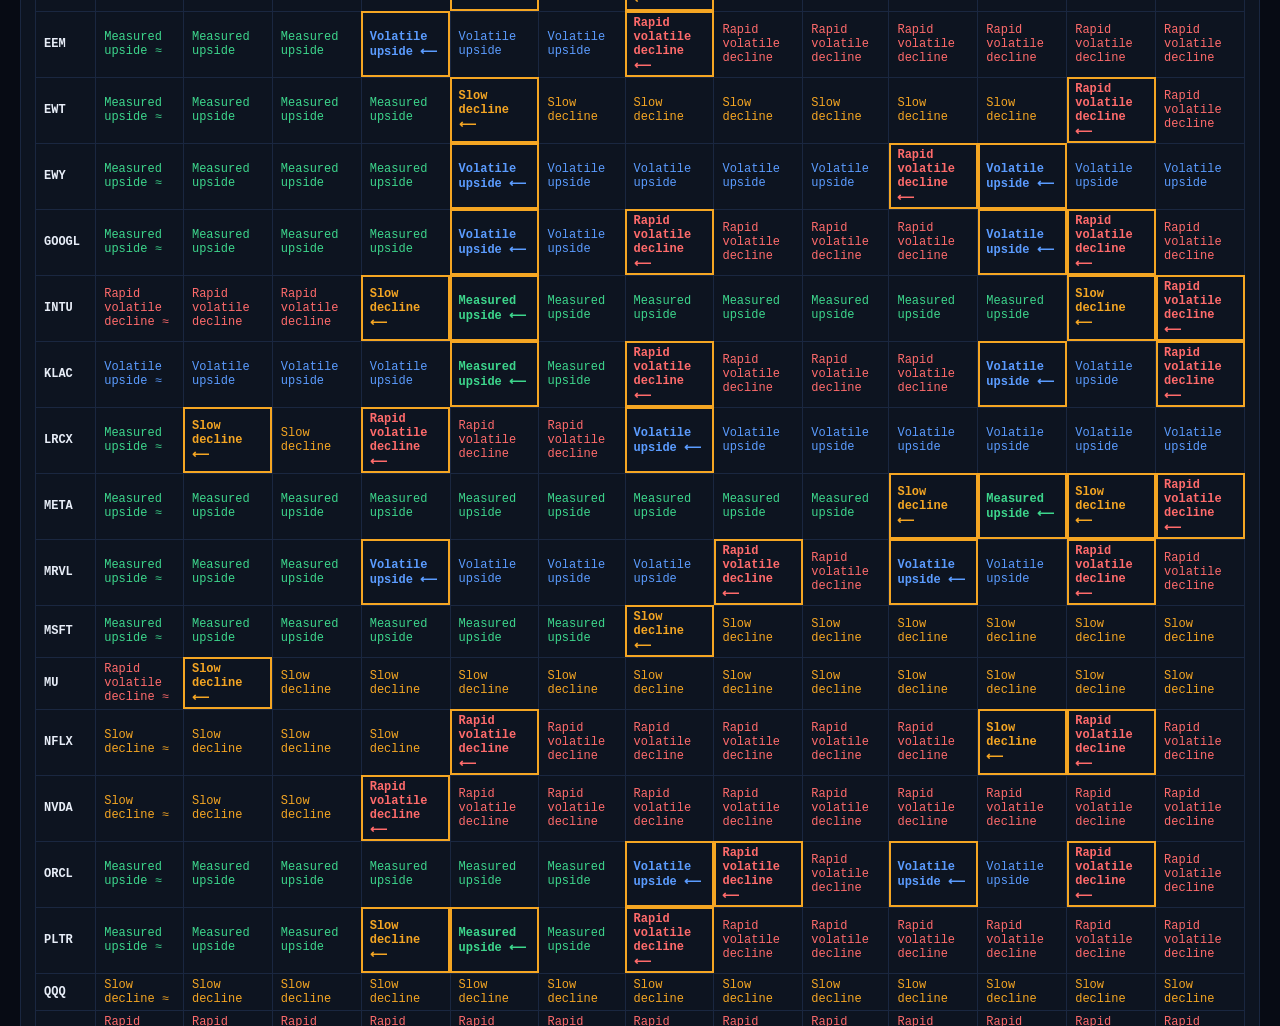
==== commit aa45e031: "board 2026-11-19" ====
--- a/q4.html
+++ b/q4.html
@@ -71,7 +71,7 @@
 {id:"wiz_week",x:860,y:50,w:250,h:62,wiz:1,t:["Wiz: OPEX week","bullish range ~SPX 7,800"],
  info:["Trader Wiz expects this week to stay calm-to-bullish around SPX 7,800, held up by ~$2B of 'positive vanna' (dealer hedging that supports prices) that expires Friday Oct 16.","He warns: if you plan to be bearish after Friday, hedge against an upside pop this week."],watch:"Above 7,850 = trend higher. Losing 7,750 = first breakdown signal. Hot CPI (Wed) or PPI (Thu) could start the drop early."},
 {id:"energy",x:215,y:180,w:250,h:90,d:1,t:["Energy:","diesel & power prices?"],
- info:["Diesel and electricity prices have been spiking. Energy costs feed into inflation, and inflation worries push interest rates up.","Rising rates are the 'fuse' McElligott worries about, because they hit expensive tech stocks."],crack:"<b>Crack spreads (2026-11-11 close):</b> The 3-2-1 crack is the refiner margin for turning 3 barrels of crude into 2 of gasoline and 1 of diesel. It is <b>$44.81/bbl</b> (-2.97 over 1 week, -21.13 over 1 month). The diesel crack (diesel minus crude) is <b>$91.40/bbl</b> (-0.86 over 1 week, -21.70 over 1 month). Crude is $88.83.<br><b>Reading 1: wide or rising cracks, especially diesel.</b> Pump and freight costs go up and feed into CPI. That inflation risk keeps the Fed and bond yields high, which is bearish for stocks. Wide cracks can also come from refinery outages or tight supply rather than strong demand. <br><b>Reading 2: cracks collapsing while crude holds.</b> Businesses are buying less fuel, so demand is slowing. That is a recession warning. <br>Today's levels are <b>wide, which points to inflation pressure</b> rather than a demand slowdown.",watch:"Diesel prices, oil, Iran headlines, and Thursday's PPI (producer prices)."},
+ info:["Diesel and electricity prices have been spiking. Energy costs feed into inflation, and inflation worries push interest rates up.","Rising rates are the 'fuse' McElligott worries about, because they hit expensive tech stocks."],crack:"<b>Crack spreads (2026-11-18 close):</b> The 3-2-1 crack is the refiner margin for turning 3 barrels of crude into 2 of gasoline and 1 of diesel. It is <b>$40.75/bbl</b> (-5.30 over 1 week, -13.69 over 1 month). The diesel crack (diesel minus crude) is <b>$80.27/bbl</b> (-11.02 over 1 week, -24.79 over 1 month). Crude is $83.02.<br><b>Reading 1: wide or rising cracks, especially diesel.</b> Pump and freight costs go up and feed into CPI. That inflation risk keeps the Fed and bond yields high, which is bearish for stocks. Wide cracks can also come from refinery outages or tight supply rather than strong demand. <br><b>Reading 2: cracks collapsing while crude holds.</b> Businesses are buying less fuel, so demand is slowing. That is a recession warning. <br>Today's levels are <b>wide, which points to inflation pressure</b> rather than a demand slowdown.",watch:"Diesel prices, oil, Iran headlines, and Thursday's PPI (producer prices)."},
 {id:"earnings",x:640,y:180,w:300,h:90,d:1,t:["Mega-cap & chip earnings","late October: beat or miss?"],
  info:["The biggest tech and semiconductor companies report in late October (ASML Wed Oct 14 and TSM Thu Oct 15 kick it off). Since a few winners carry the whole market, their results matter a lot.","Big beats could cause a squeeze higher; misses or bad AI news could make the winners crack."],watch:"ASML (Wed), TSM (Thu), then Nvidia/Microsoft/etc. later in the month."},
 {id:"energy_up",x:110,y:330,w:200,h:70,t:["Spike → inflation fear","rates up · TLT ↓ TBT ↑"],
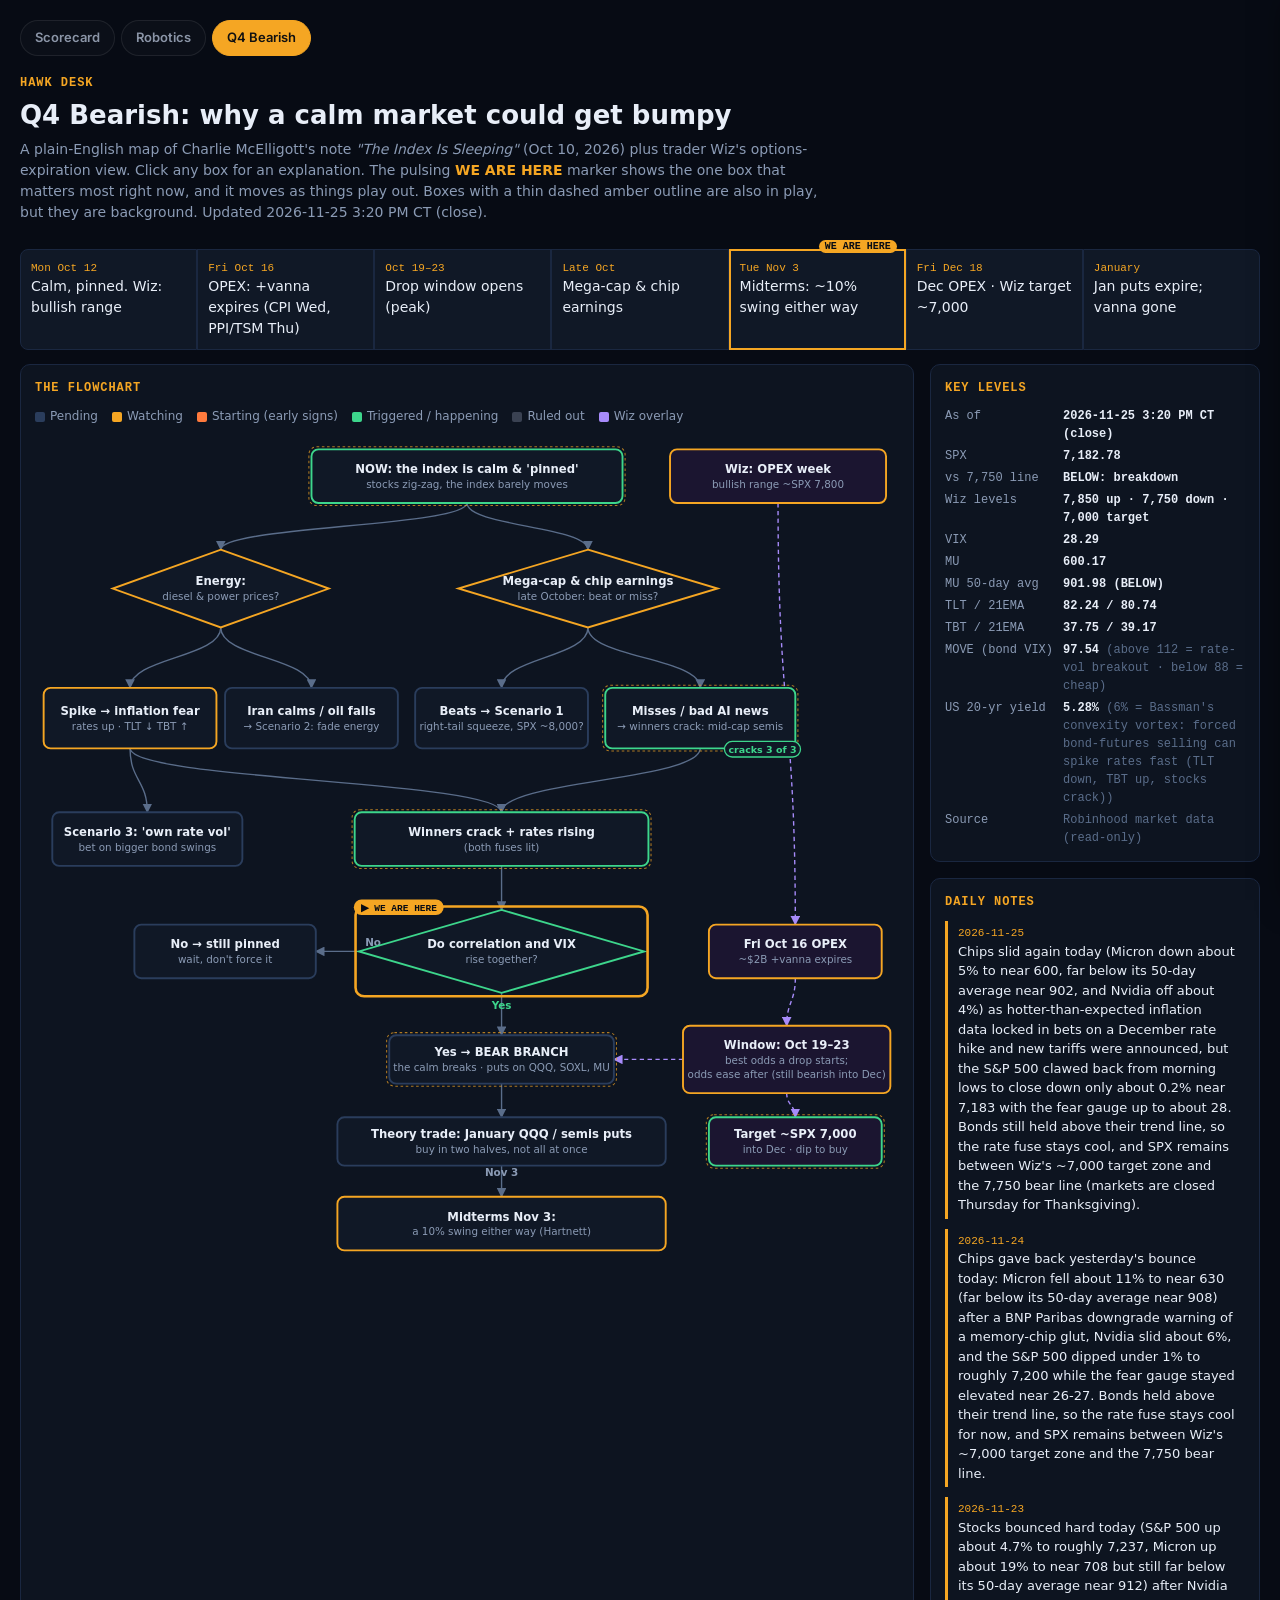
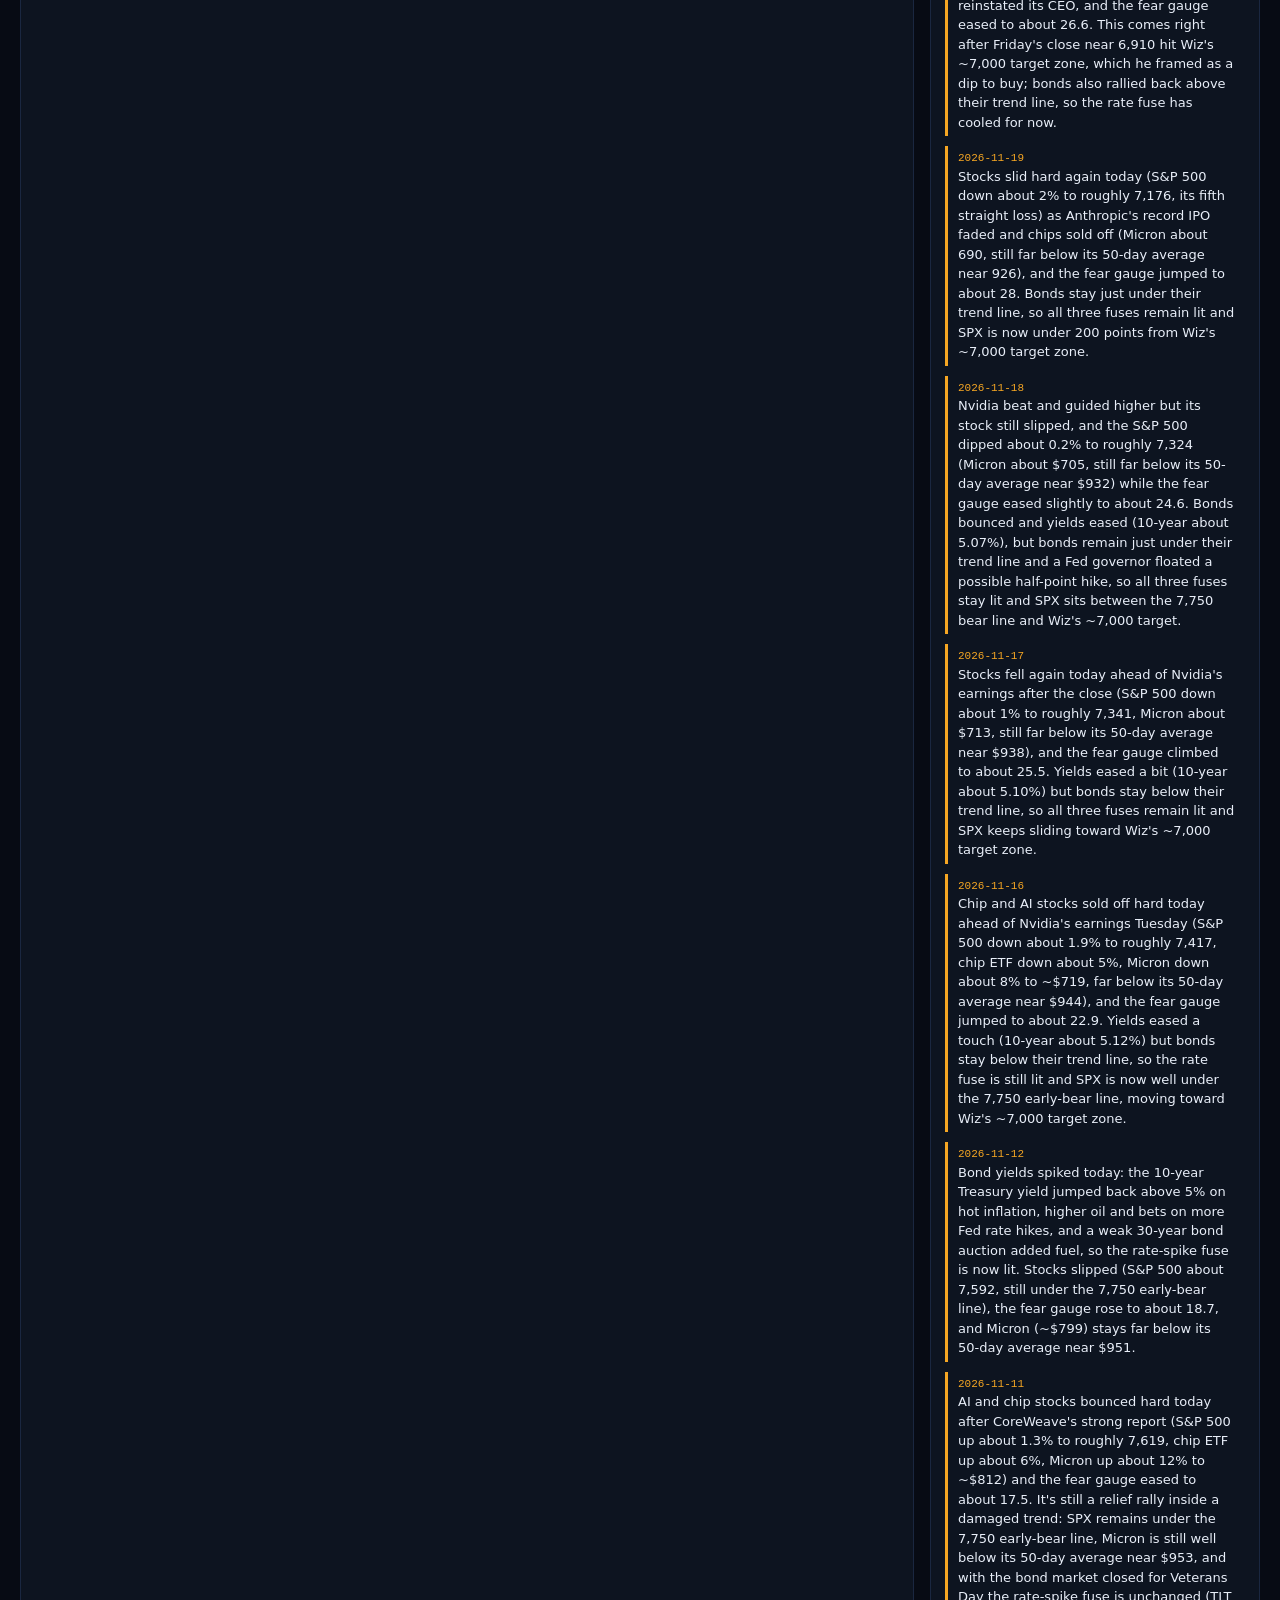
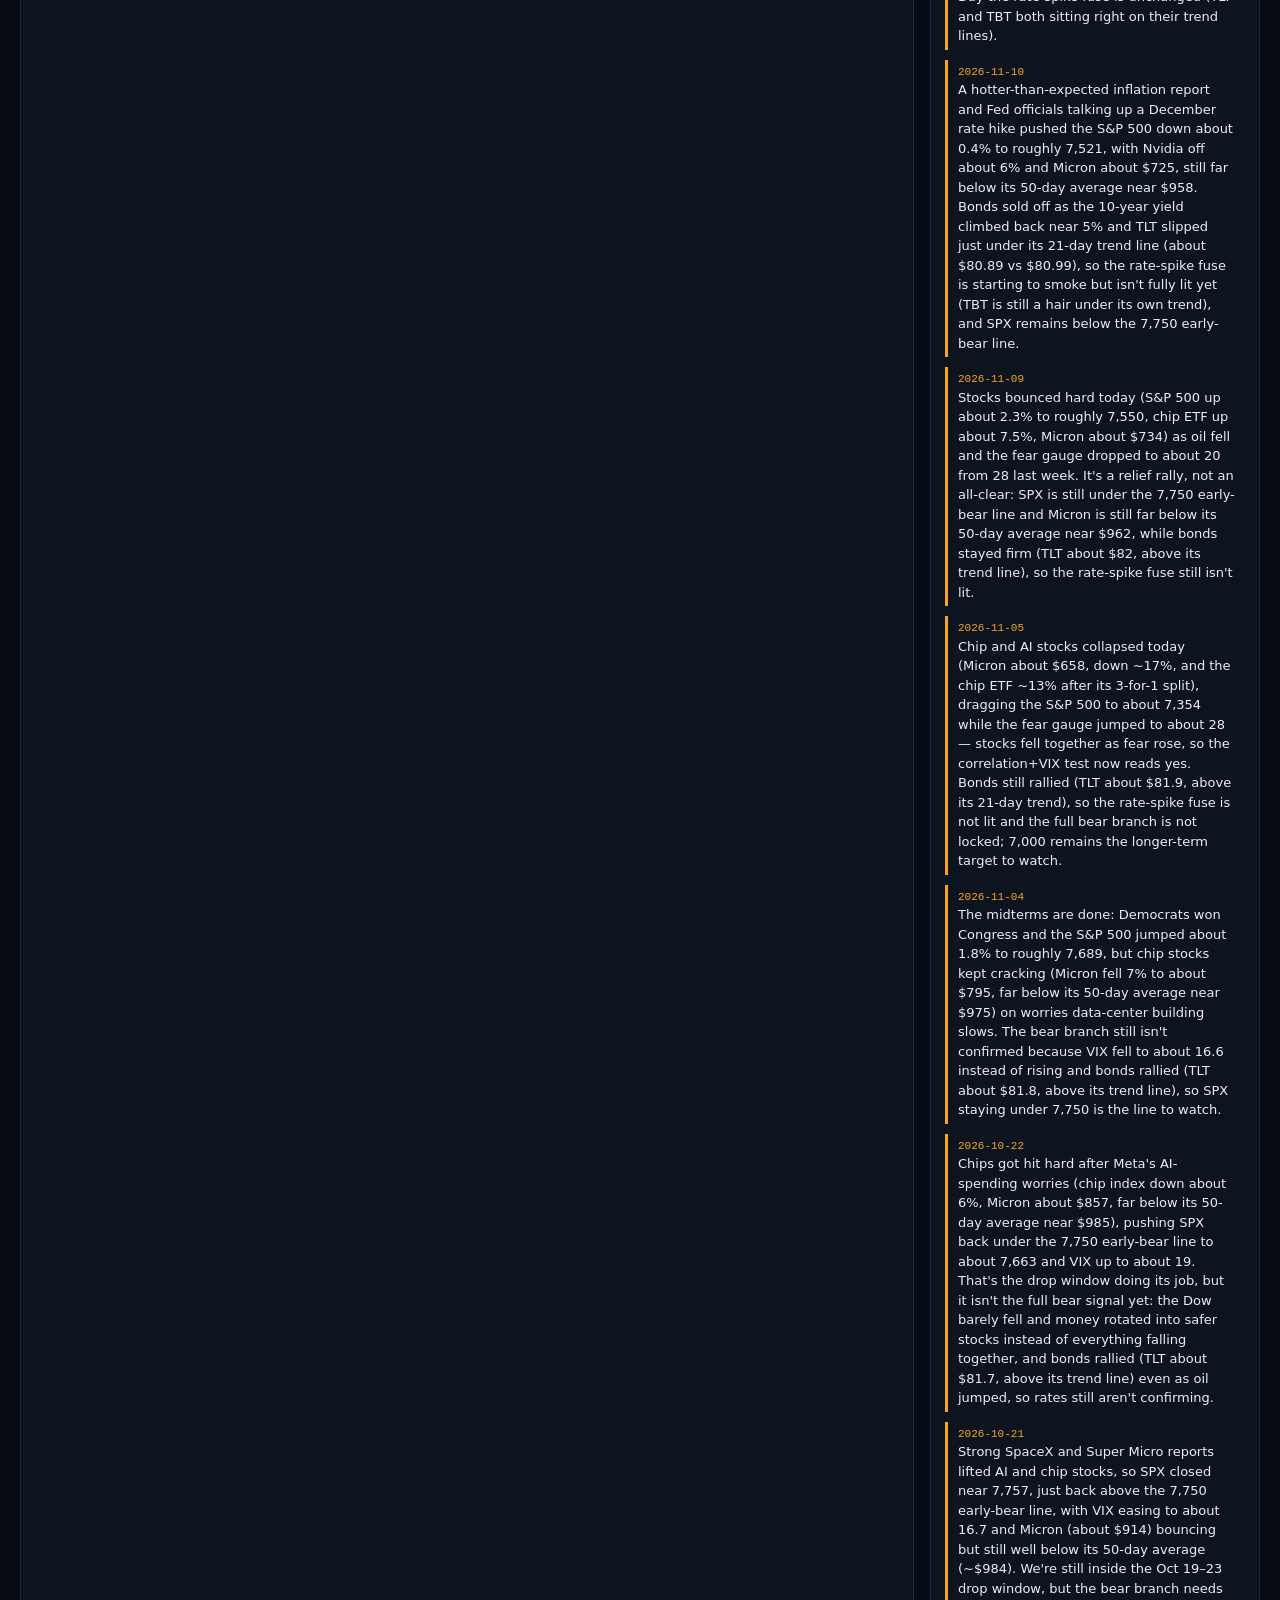
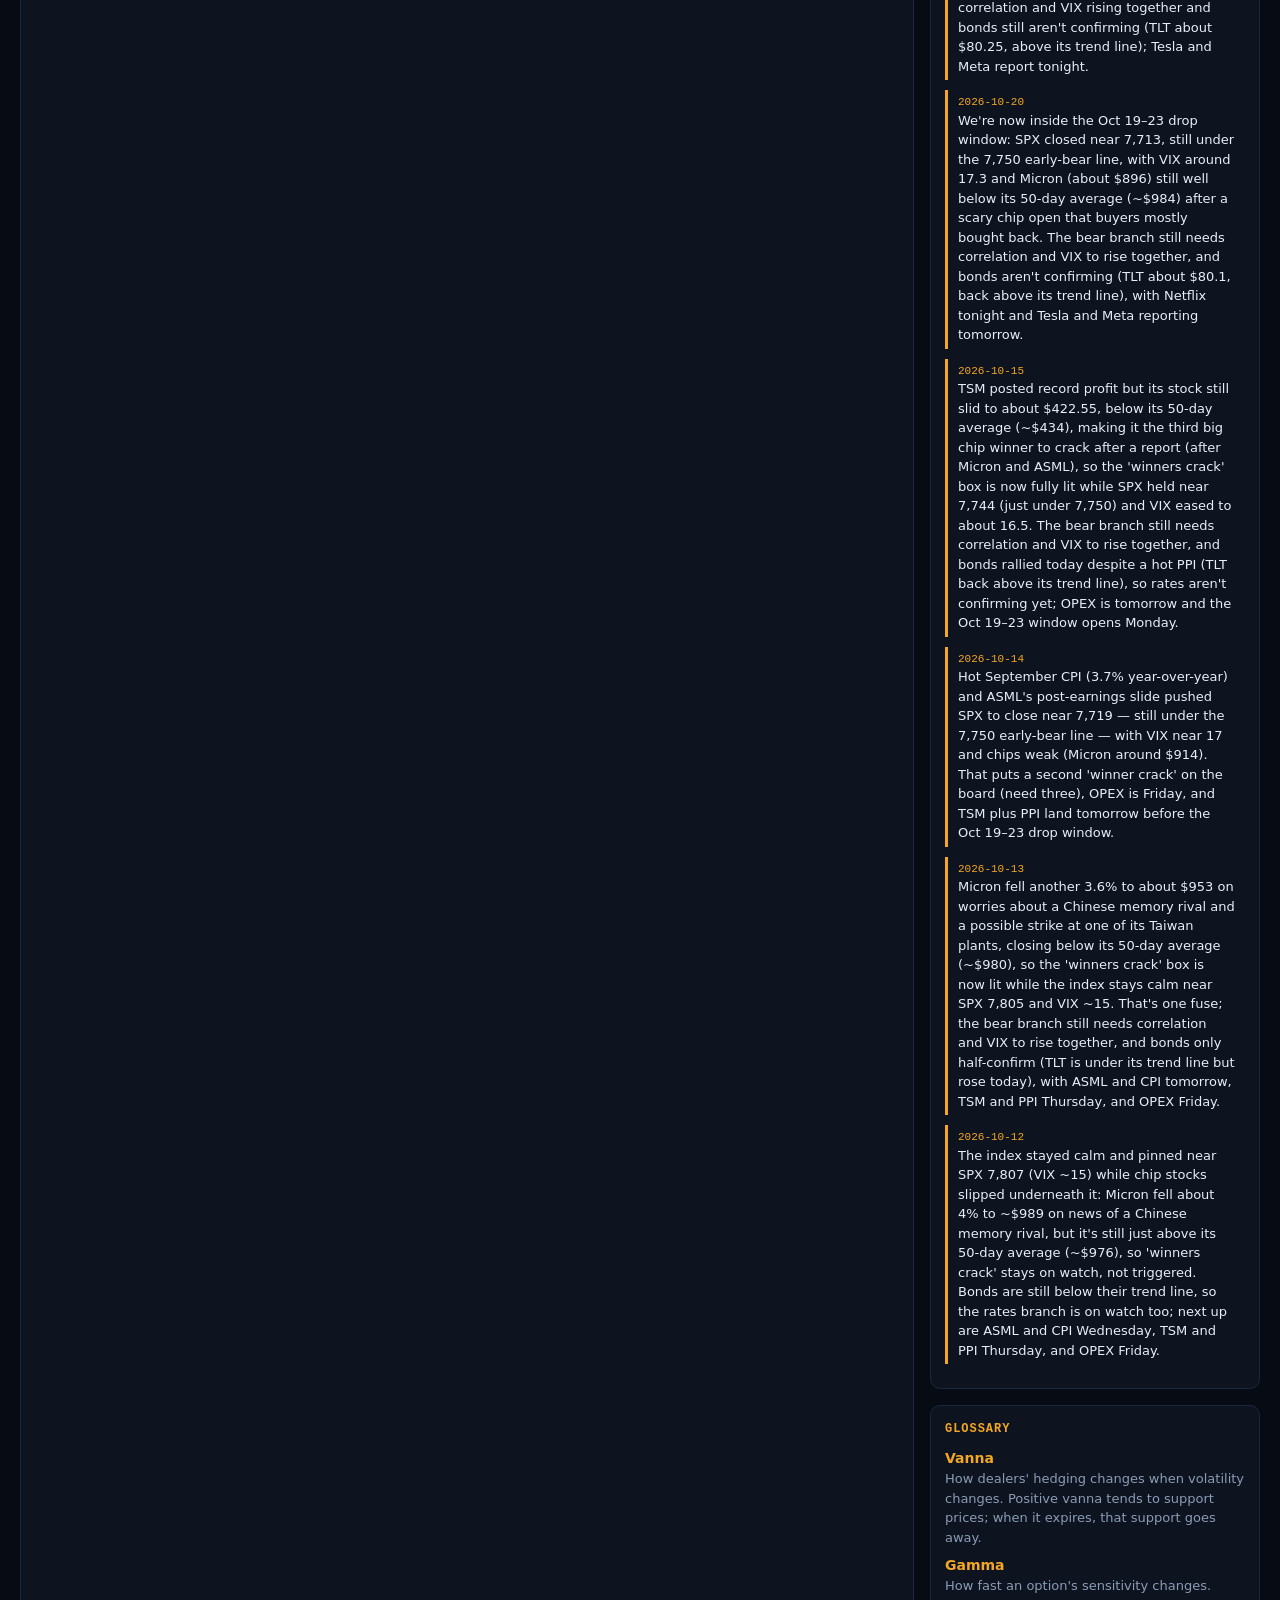
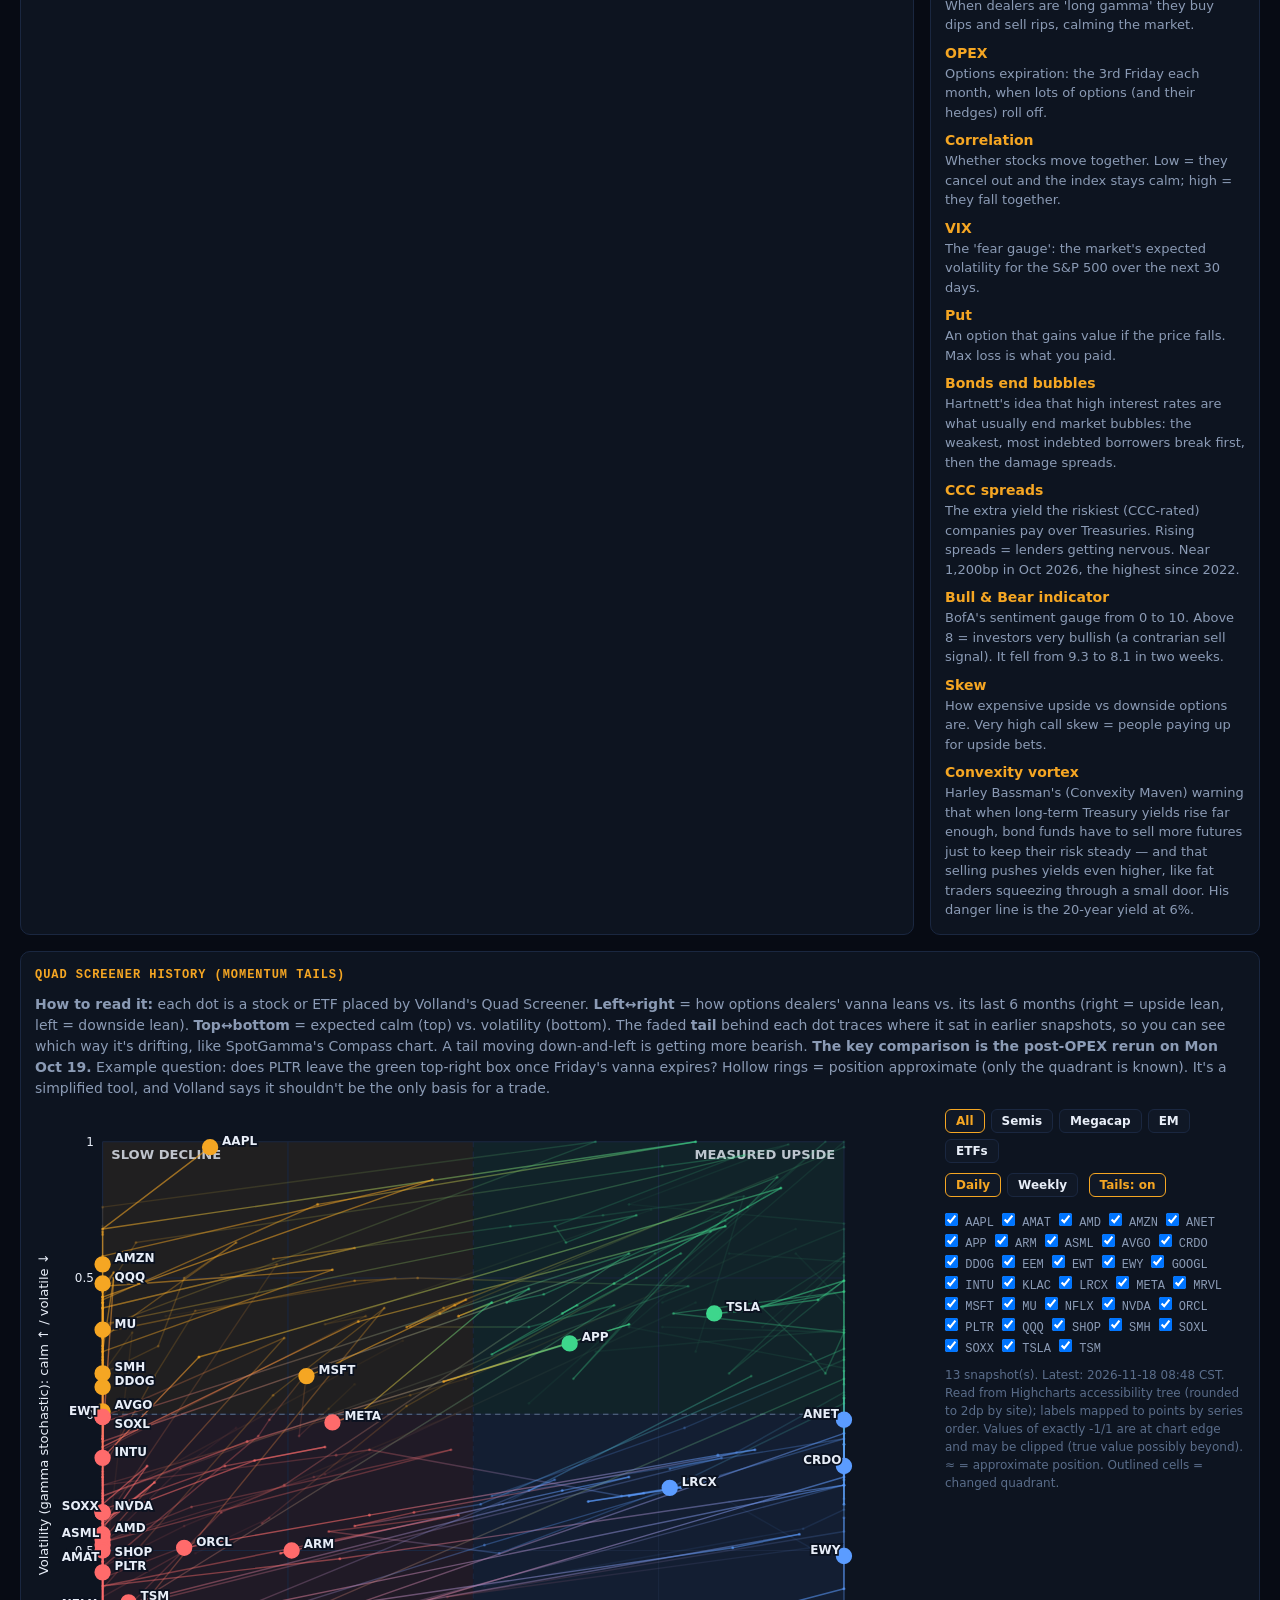
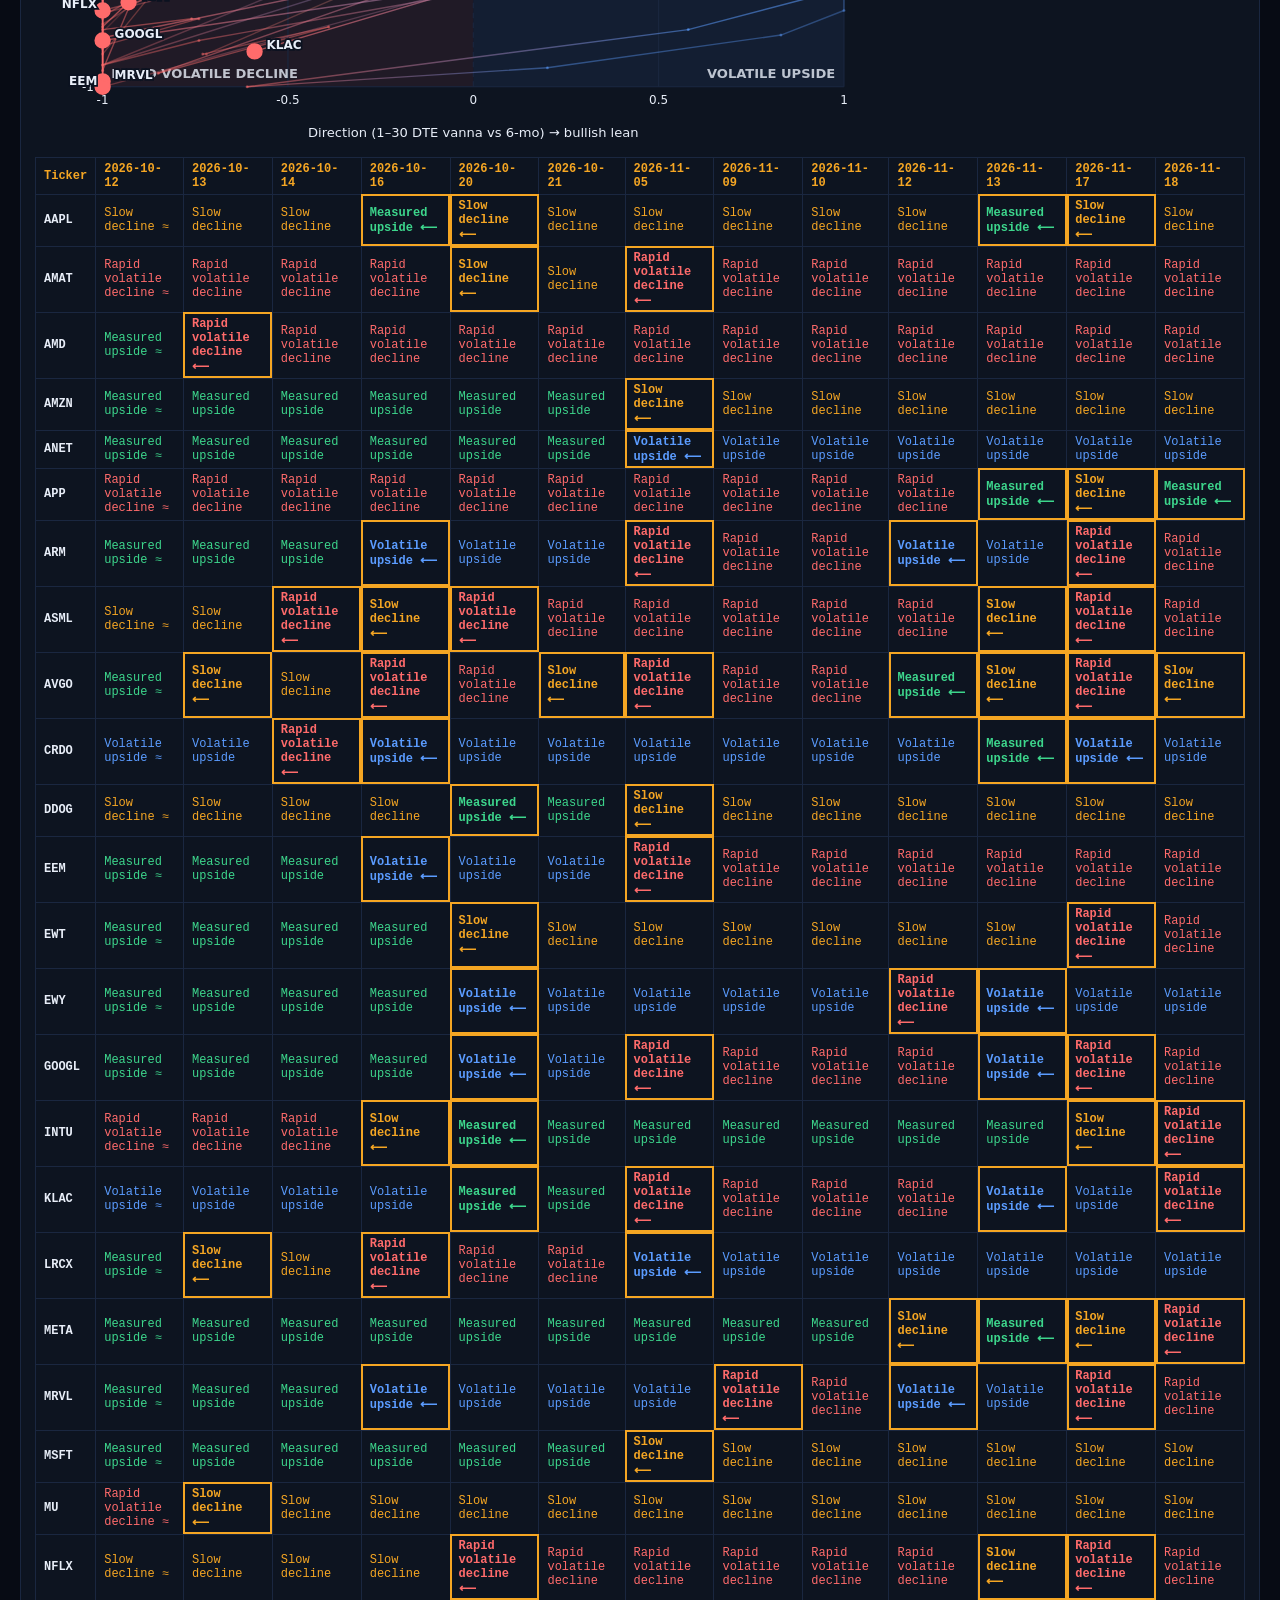
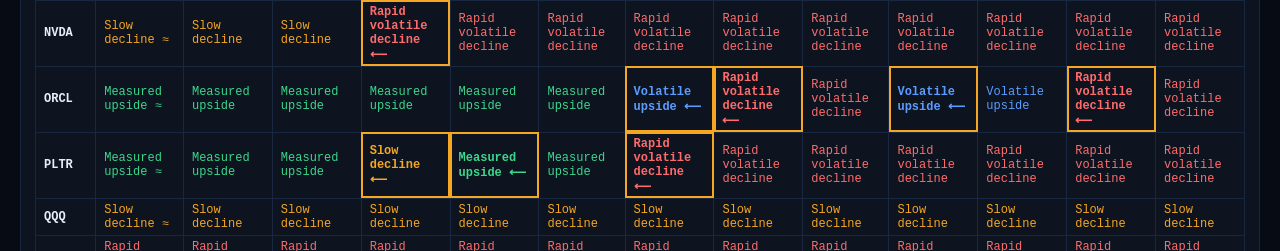
==== commit 89fc2b8a: "board 2026-11-26" ====
--- a/q4.html
+++ b/q4.html
@@ -71,7 +71,7 @@
 {id:"wiz_week",x:860,y:50,w:250,h:62,wiz:1,t:["Wiz: OPEX week","bullish range ~SPX 7,800"],
  info:["Trader Wiz expects this week to stay calm-to-bullish around SPX 7,800, held up by ~$2B of 'positive vanna' (dealer hedging that supports prices) that expires Friday Oct 16.","He warns: if you plan to be bearish after Friday, hedge against an upside pop this week."],watch:"Above 7,850 = trend higher. Losing 7,750 = first breakdown signal. Hot CPI (Wed) or PPI (Thu) could start the drop early."},
 {id:"energy",x:215,y:180,w:250,h:90,d:1,t:["Energy:","diesel & power prices?"],
- info:["Diesel and electricity prices have been spiking. Energy costs feed into inflation, and inflation worries push interest rates up.","Rising rates are the 'fuse' McElligott worries about, because they hit expensive tech stocks."],crack:"<b>Crack spreads (2026-11-18 close):</b> The 3-2-1 crack is the refiner margin for turning 3 barrels of crude into 2 of gasoline and 1 of diesel. It is <b>$40.75/bbl</b> (-5.30 over 1 week, -13.69 over 1 month). The diesel crack (diesel minus crude) is <b>$80.27/bbl</b> (-11.02 over 1 week, -24.79 over 1 month). Crude is $83.02.<br><b>Reading 1: wide or rising cracks, especially diesel.</b> Pump and freight costs go up and feed into CPI. That inflation risk keeps the Fed and bond yields high, which is bearish for stocks. Wide cracks can also come from refinery outages or tight supply rather than strong demand. <br><b>Reading 2: cracks collapsing while crude holds.</b> Businesses are buying less fuel, so demand is slowing. That is a recession warning. <br>Today's levels are <b>wide, which points to inflation pressure</b> rather than a demand slowdown.",watch:"Diesel prices, oil, Iran headlines, and Thursday's PPI (producer prices)."},
+ info:["Diesel and electricity prices have been spiking. Energy costs feed into inflation, and inflation worries push interest rates up.","Rising rates are the 'fuse' McElligott worries about, because they hit expensive tech stocks."],crack:"<b>Crack spreads (2026-11-26 close):</b> The 3-2-1 crack is the refiner margin for turning 3 barrels of crude into 2 of gasoline and 1 of diesel. It is <b>$35.16/bbl</b> (-5.84 over 1 week, -18.33 over 1 month). The diesel crack (diesel minus crude) is <b>$70.39/bbl</b> (-10.34 over 1 week, -29.07 over 1 month). Crude is $84.80.<br><b>Reading 1: wide or rising cracks, especially diesel.</b> Pump and freight costs go up and feed into CPI. That inflation risk keeps the Fed and bond yields high, which is bearish for stocks. Wide cracks can also come from refinery outages or tight supply rather than strong demand. <br><b>Reading 2: cracks collapsing while crude holds.</b> Businesses are buying less fuel, so demand is slowing. That is a recession warning. <br>Today's levels are <b>wide, which points to inflation pressure</b> rather than a demand slowdown.",watch:"Diesel prices, oil, Iran headlines, and Thursday's PPI (producer prices)."},
 {id:"earnings",x:640,y:180,w:300,h:90,d:1,t:["Mega-cap & chip earnings","late October: beat or miss?"],
  info:["The biggest tech and semiconductor companies report in late October (ASML Wed Oct 14 and TSM Thu Oct 15 kick it off). Since a few winners carry the whole market, their results matter a lot.","Big beats could cause a squeeze higher; misses or bad AI news could make the winners crack."],watch:"ASML (Wed), TSM (Thu), then Nvidia/Microsoft/etc. later in the month."},
 {id:"energy_up",x:110,y:330,w:200,h:70,t:["Spike → inflation fear","rates up · TLT ↓ TBT ↑"],
